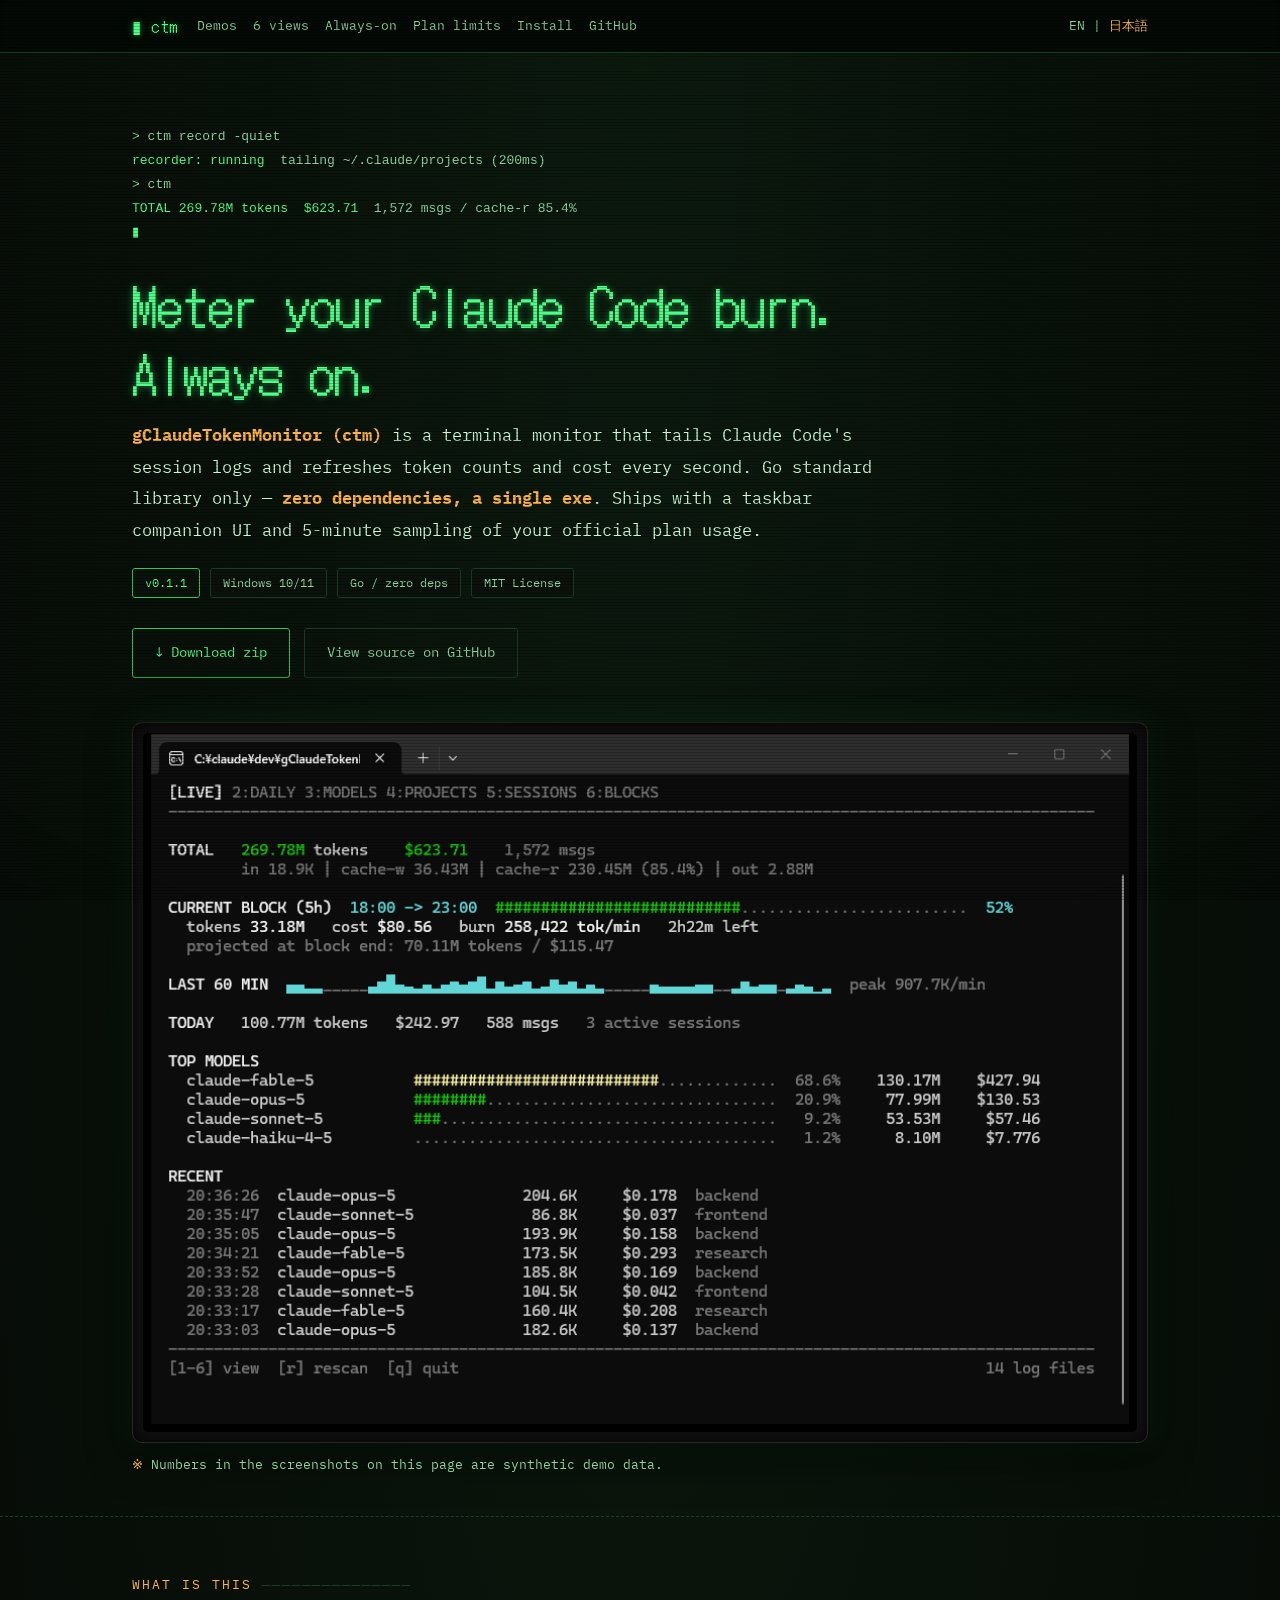
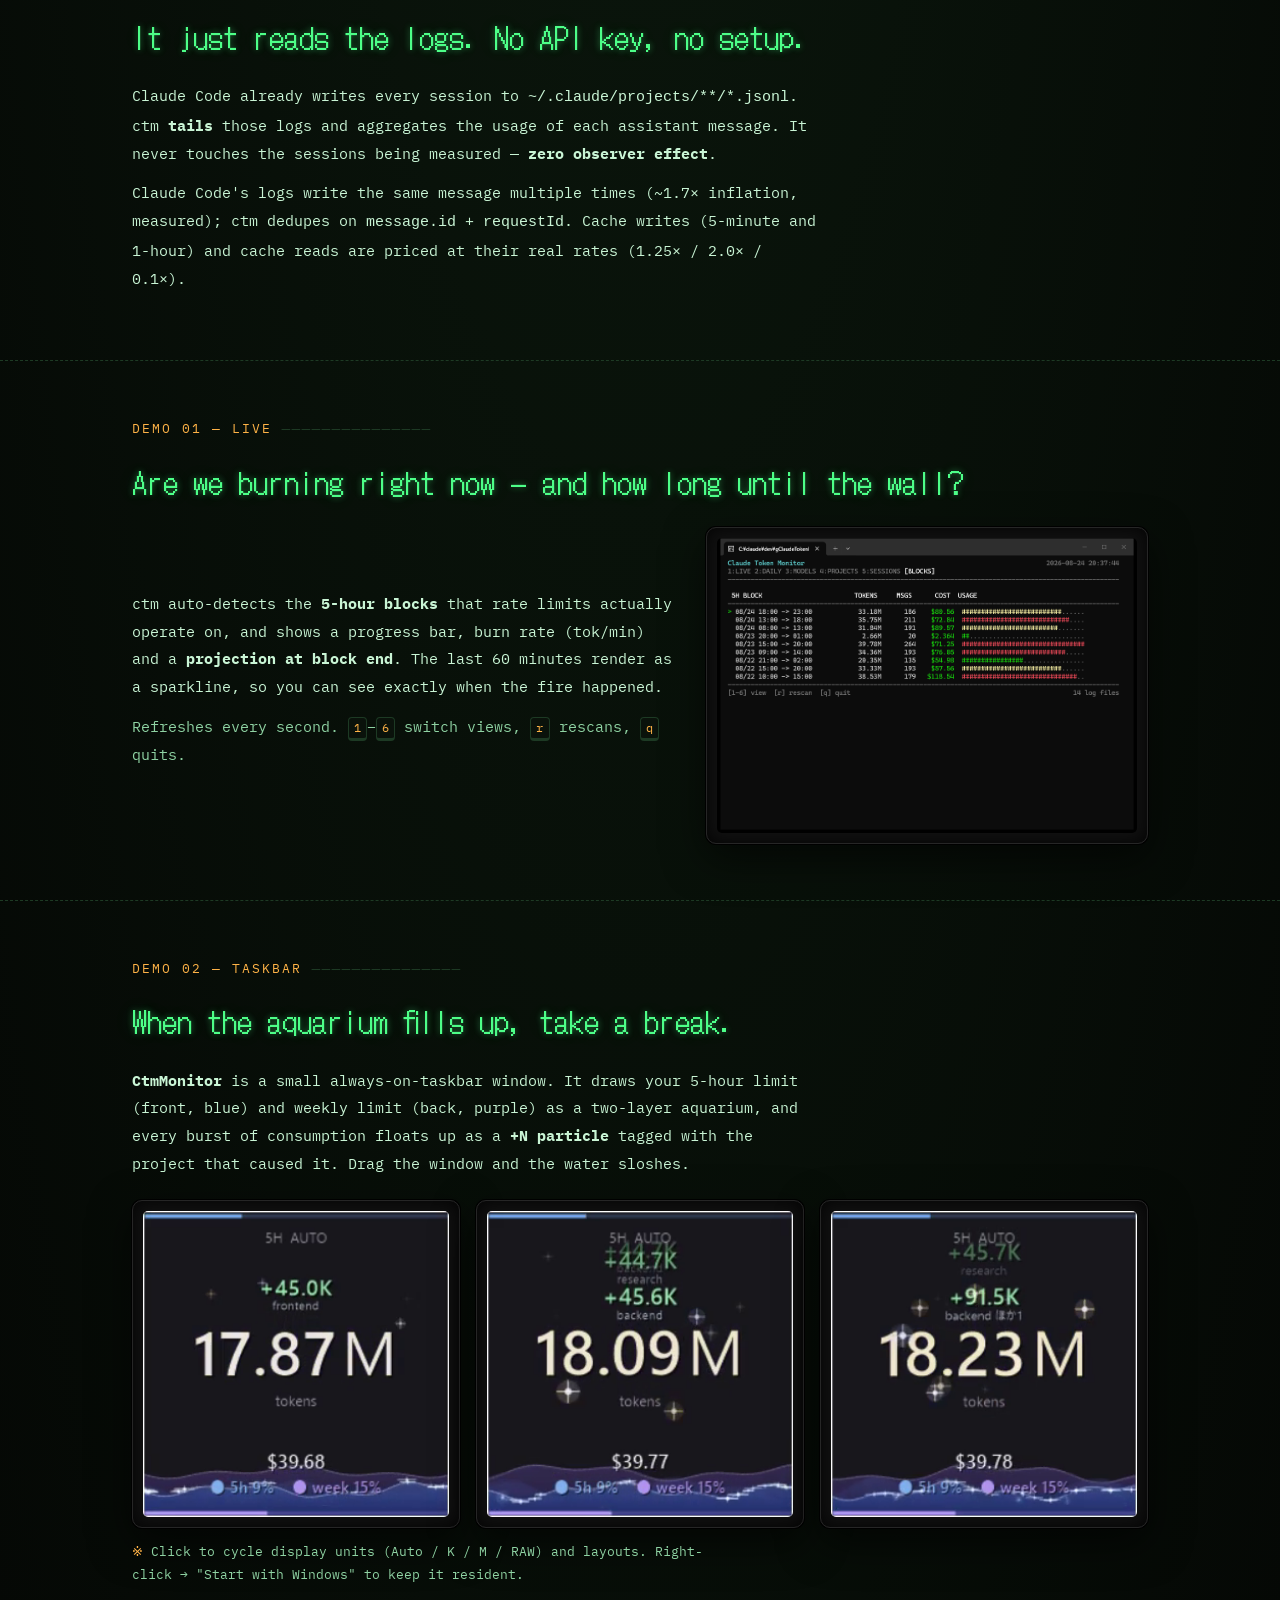
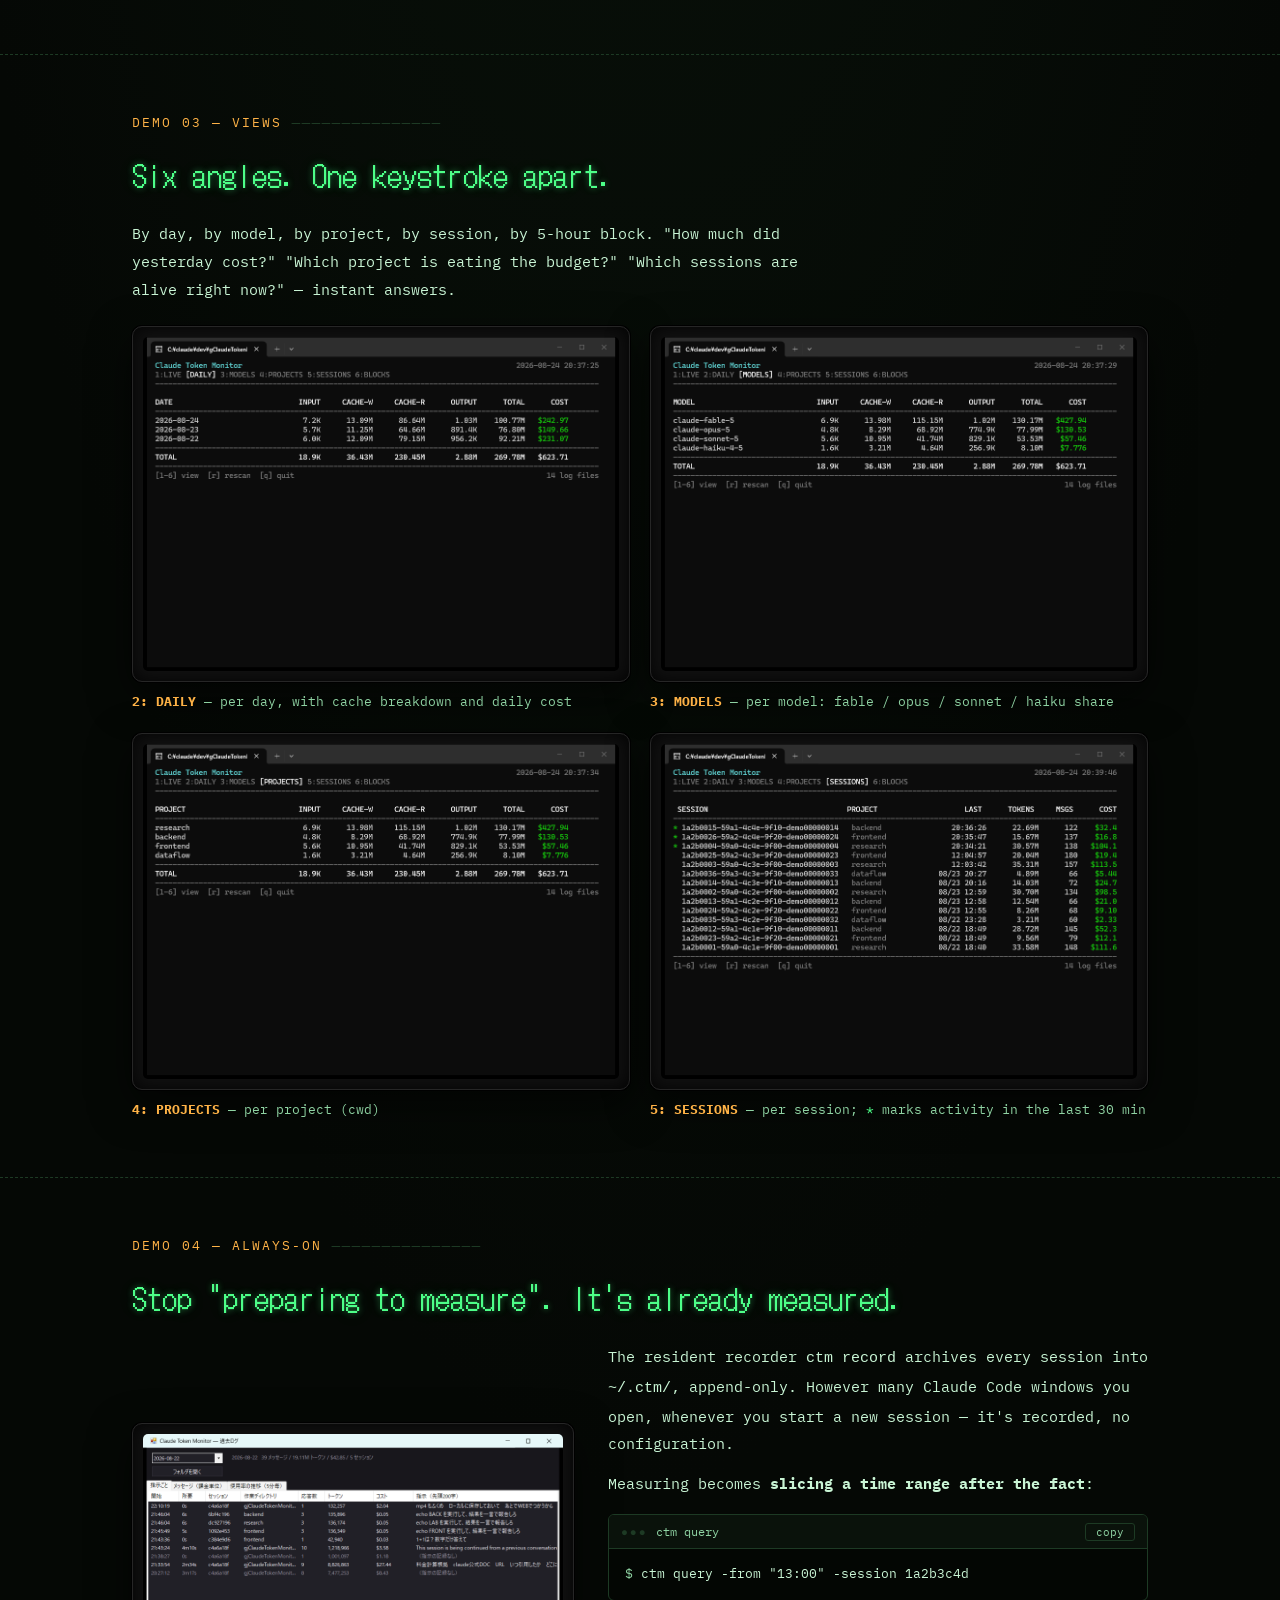
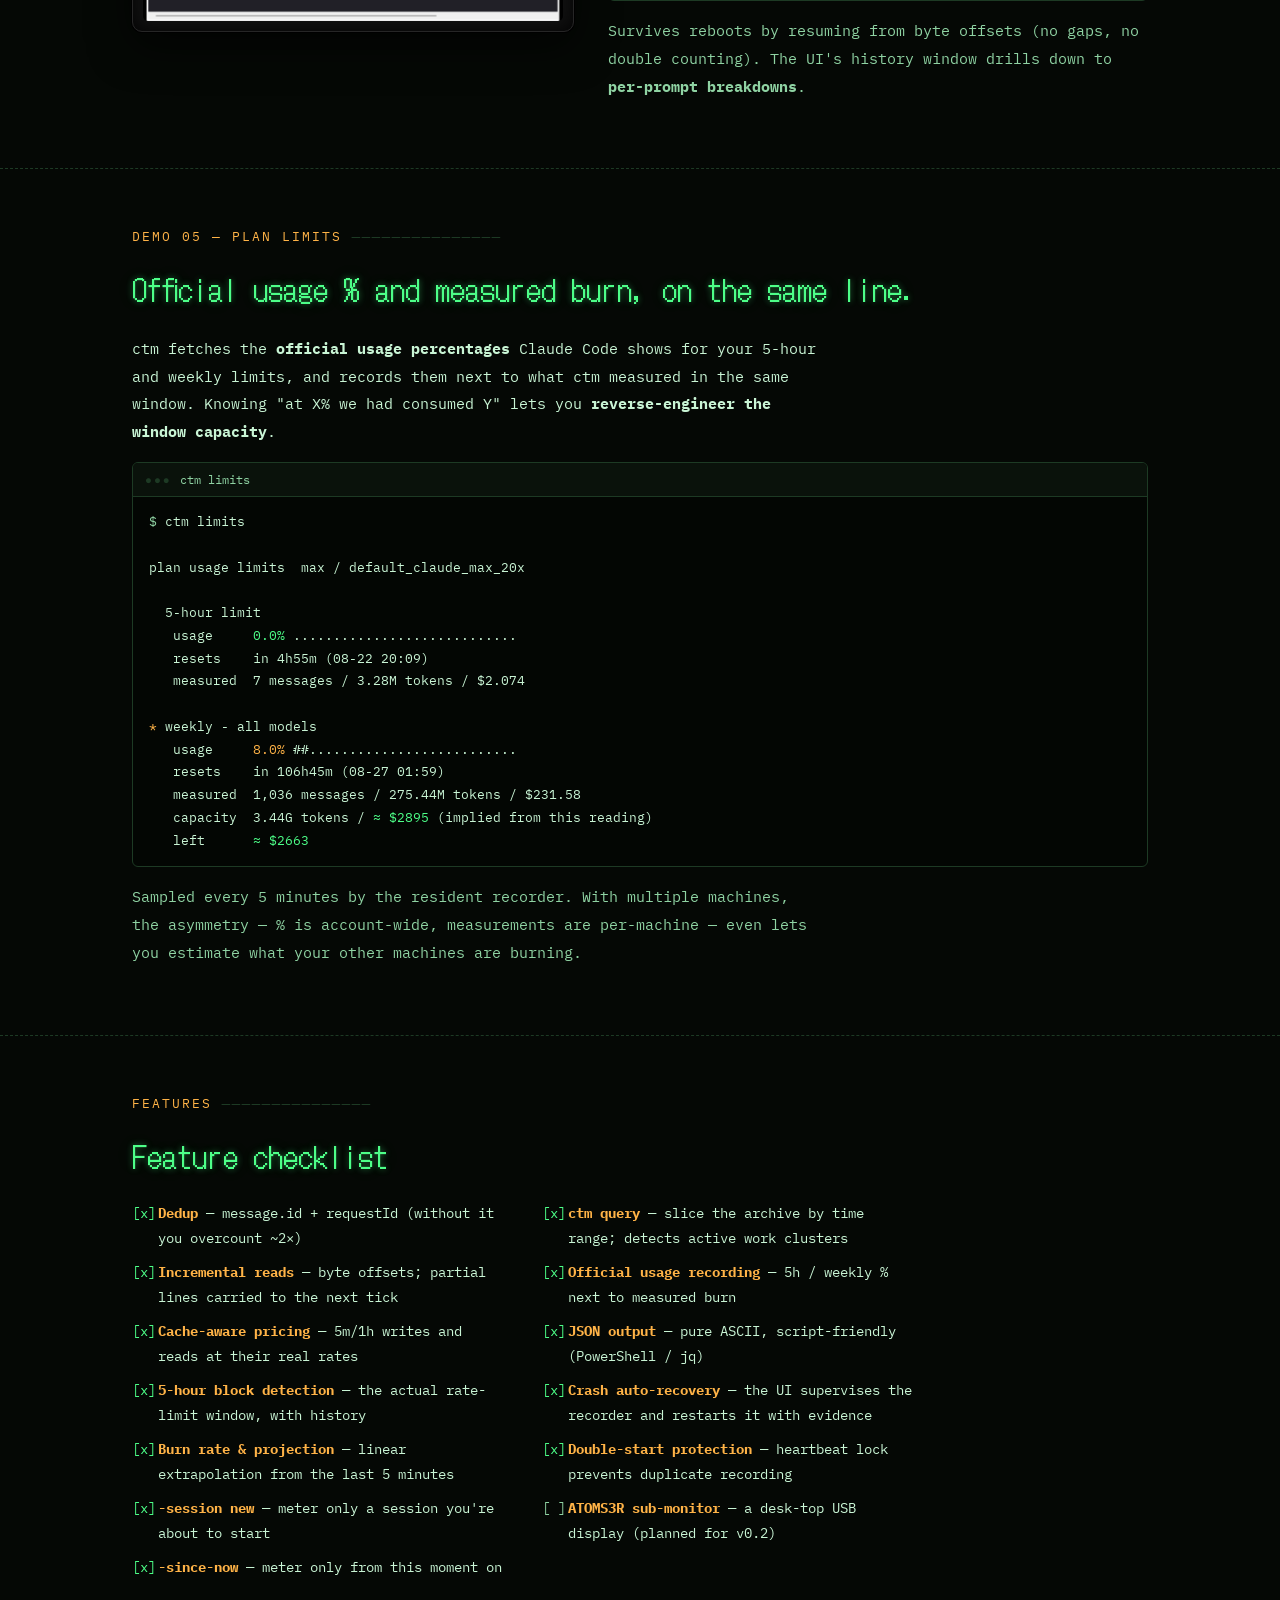
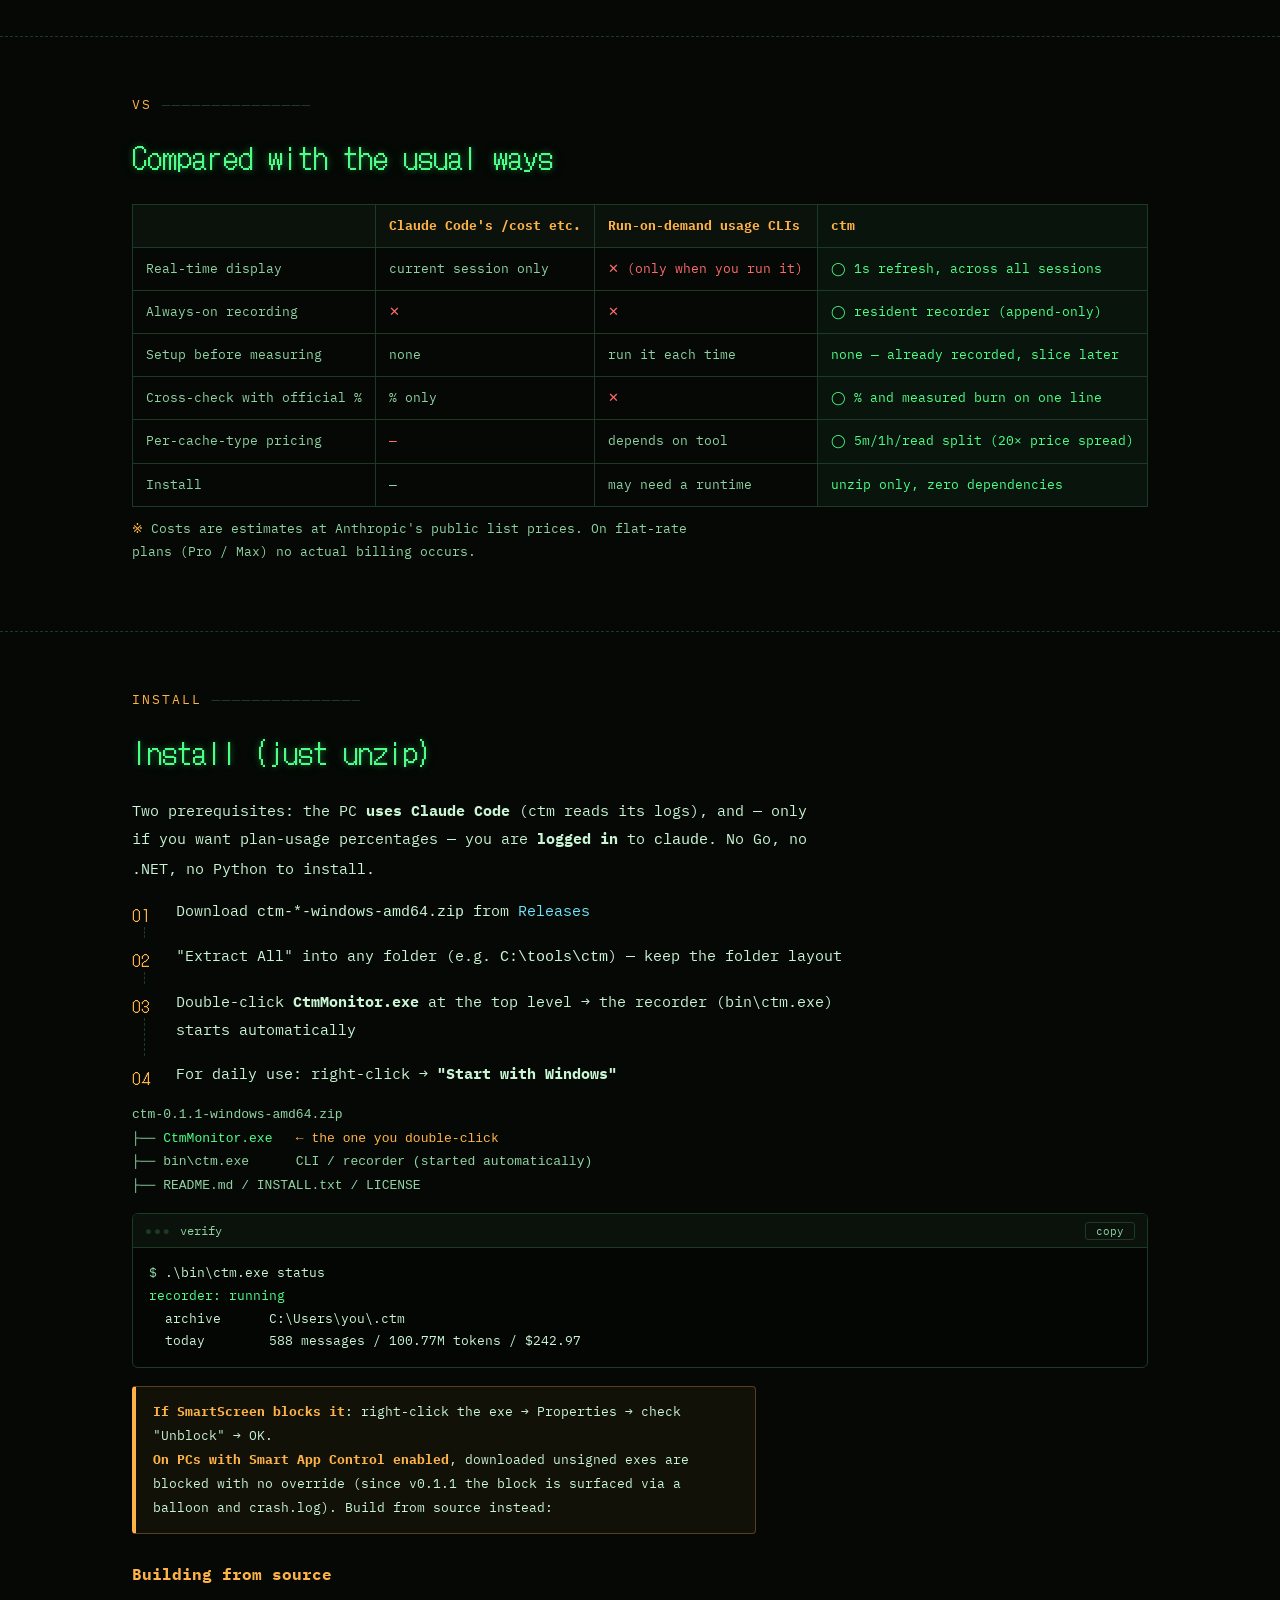
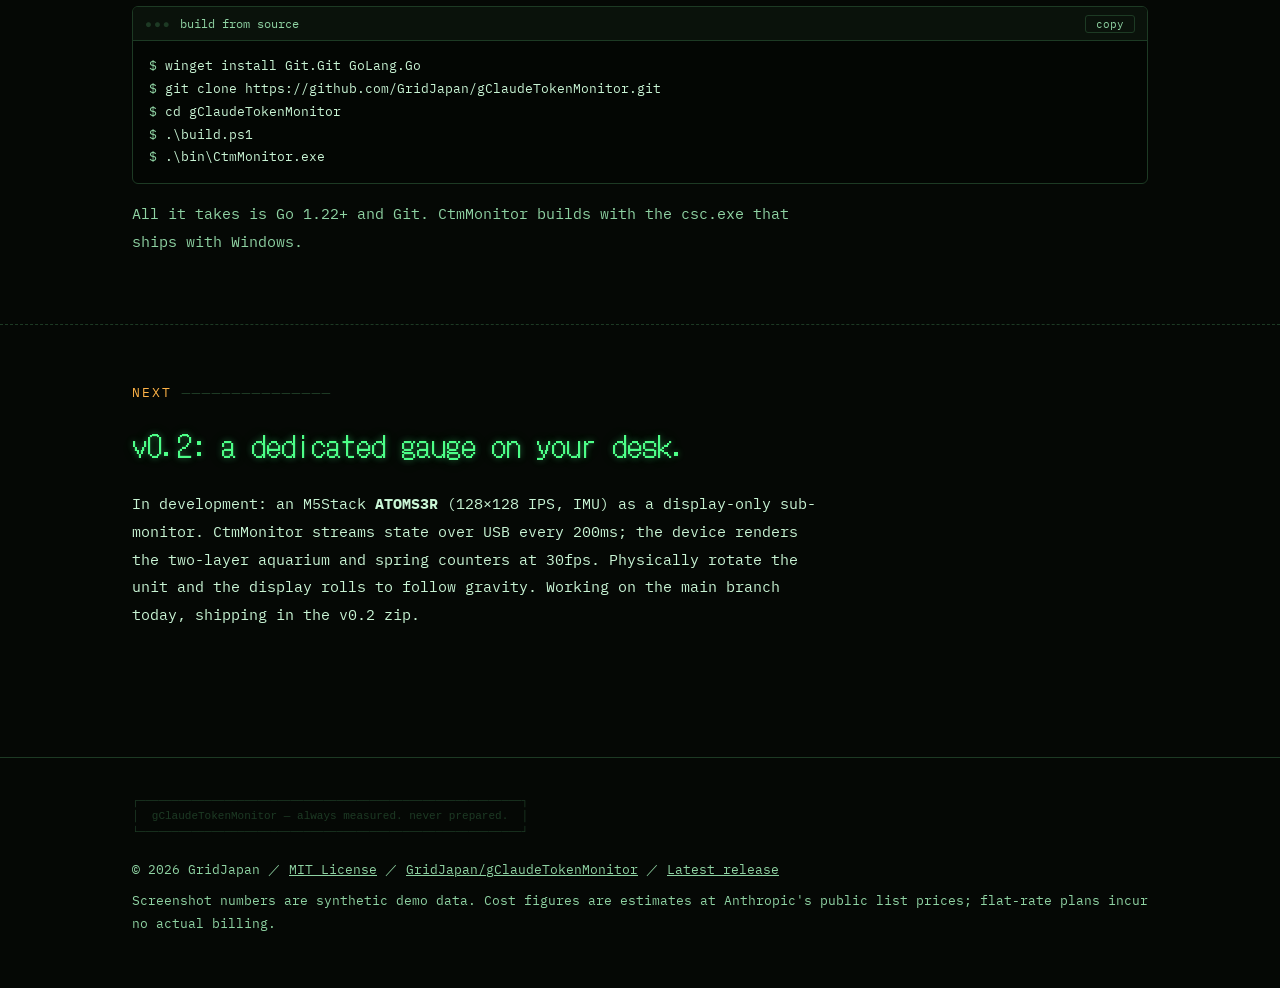
==== index.html @ e2b7ed53 "GitHub Pages: CRT ターミナルテイストのランディングページ (EN + /jp/) Co-Authored-By: Claude Fable 5 <noreply@anthropic." ====
<!DOCTYPE html>
<html lang="en">
<head>
<meta charset="utf-8">
<meta name="viewport" content="width=device-width, initial-scale=1">
<title>gClaudeTokenMonitor (ctm) — always-on token metering for Claude Code</title>
<meta name="description" content="A terminal monitor that meters Claude Code token usage and cost in real time. Written in Go, zero dependencies, single exe. Always-on recording, 5-hour blocks, official plan-usage cross-checks.">
<meta property="og:title" content="gClaudeTokenMonitor (ctm)">
<meta property="og:description" content="Always-on token metering for Claude Code. Zero-dependency, single-exe terminal monitor.">
<meta property="og:image" content="https://gridjapan.github.io/gClaudeTokenMonitor/assets/img/tui-live.png">
<meta property="og:type" content="website">
<link rel="icon" href="data:image/svg+xml,%3Csvg xmlns='http://www.w3.org/2000/svg' viewBox='0 0 16 16'%3E%3Crect width='16' height='16' fill='%23050805'/%3E%3Crect x='2' y='3' width='3' height='10' fill='%234dff88'/%3E%3Crect x='7' y='6' width='3' height='7' fill='%2329c862'/%3E%3Crect x='12' y='2' width='2' height='11' fill='%23ffb347'/%3E%3C/svg%3E">
<link rel="preconnect" href="https://fonts.googleapis.com">
<link rel="preconnect" href="https://fonts.gstatic.com" crossorigin>
<link href="https://fonts.googleapis.com/css2?family=DotGothic16&family=IBM+Plex+Mono:wght@400;700&display=swap" rel="stylesheet">
<link rel="stylesheet" href="assets/style.css">
</head>
<body>

<nav>
  <div class="wrap">
    <span class="logo">ctm</span>
    <span class="links">
      <a href="#demo">Demos</a>
      <a href="#views">6 views</a>
      <a href="#record">Always-on</a>
      <a href="#limits">Plan limits</a>
      <a href="#install">Install</a>
      <a href="https://github.com/GridJapan/gClaudeTokenMonitor">GitHub</a>
    </span>
    <span class="lang">EN | <a href="jp/">日本語</a></span>
  </div>
</nav>

<header class="hero">
  <div class="wrap">
    <pre class="boot" id="boot" data-lines='[
      [200, "&gt; ctm record -quiet"],
      [700, "<span class=\"ok\">recorder: running</span>  <span class=\"c\">tailing ~/.claude/projects (200ms)</span>"],
      [500, "&gt; ctm"],
      [600, "<span class=\"ok\">TOTAL 269.78M tokens  $623.71</span>  <span class=\"c\">1,572 msgs / cache-r 85.4%</span>"]
    ]'></pre>
    <h1>Meter your Claude Code burn.<br>Always on.</h1>
    <p class="sub">
      <b>gClaudeTokenMonitor (ctm)</b> is a terminal monitor that tails Claude Code&#39;s
      session logs and refreshes token counts and cost every second.
      Go standard library only — <b>zero dependencies, a single exe</b>.
      Ships with a taskbar companion UI and 5-minute sampling of your official plan usage.
    </p>
    <div class="badges">
      <span class="badge hot">v0.1.1</span>
      <span class="badge">Windows 10/11</span>
      <span class="badge">Go / zero deps</span>
      <span class="badge">MIT License</span>
    </div>
    <div class="cta">
      <a class="btn" href="https://github.com/GridJapan/gClaudeTokenMonitor/releases/latest">↓ Download zip</a>
      <a class="btn ghost" href="https://github.com/GridJapan/gClaudeTokenMonitor">View source on GitHub</a>
    </div>
    <div class="crt glow">
      <img src="assets/img/tui-live.png" alt="ctm LIVE view: totals, cost, the current 5-hour block with burn rate, a 60-minute sparkline, per-model breakdown and recent messages on one screen" width="985" height="692">
    </div>
    <p class="note" style="margin-top:10px">Numbers in the screenshots on this page are synthetic demo data.</p>
  </div>
</header>

<section>
  <div class="wrap">
    <p class="secno">WHAT IS THIS</p>
    <h2>It just reads the logs. No API key, no setup.</h2>
    <p>
      Claude Code already writes every session to <code>~/.claude/projects/**/*.jsonl</code>.
      ctm <b>tails</b> those logs and aggregates the usage of each assistant message.
      It never touches the sessions being measured — <b>zero observer effect</b>.
    </p>
    <p>
      Claude Code&#39;s logs write the same message multiple times (~1.7× inflation, measured);
      ctm dedupes on <code>message.id + requestId</code>. Cache writes (5-minute and 1-hour)
      and cache reads are priced at their real rates (1.25× / 2.0× / 0.1×).
    </p>
  </div>
</section>

<section id="demo">
  <div class="wrap">
    <p class="secno">DEMO 01 — LIVE</p>
    <h2>Are we burning right now — and how long until the wall?</h2>
    <div class="cols">
      <div>
        <p>
          ctm auto-detects the <b>5-hour blocks</b> that rate limits actually operate on,
          and shows a progress bar, burn rate (tok/min) and a <b>projection at block end</b>.
          The last 60 minutes render as a sparkline, so you can see exactly when the fire happened.
        </p>
        <p class="dim">
          Refreshes every second. <kbd>1</kbd>–<kbd>6</kbd> switch views, <kbd>r</kbd> rescans,
          <kbd>q</kbd> quits.
        </p>
      </div>
      <div class="crt"><img src="assets/img/tui-blocks.png" alt="BLOCKS view: history of 5-hour blocks with tokens, message counts, cost and usage bars" loading="lazy" width="985" height="692"></div>
    </div>
  </div>
</section>

<section>
  <div class="wrap">
    <p class="secno">DEMO 02 — TASKBAR</p>
    <h2>When the aquarium fills up, take a break.</h2>
    <p>
      <b>CtmMonitor</b> is a small always-on-taskbar window. It draws your 5-hour limit
      (front, blue) and weekly limit (back, purple) as a two-layer aquarium, and every burst
      of consumption floats up as a <b>+N particle</b> tagged with the project that caused it.
      Drag the window and the water sloshes.
    </p>
    <div class="aqua-row">
      <div class="crt"><img src="assets/img/aqua-front.png" alt="CtmMonitor aquarium UI with a +45.6K float showing the frontend project as its source" loading="lazy" width="300" height="300"></div>
      <div class="crt"><img src="assets/img/aqua-big.png" alt="Big layout: a large 18.09M token counter above the aquarium, with 5h 9% and week 15% readings" loading="lazy" width="300" height="300"></div>
      <div class="crt"><img src="assets/img/aqua-3xb.png" alt="Multiple +N floats from different projects stacking up at once" loading="lazy" width="300" height="300"></div>
    </div>
    <p class="note" style="margin-top:12px">Click to cycle display units (Auto / K / M / RAW) and layouts. Right-click → &quot;Start with Windows&quot; to keep it resident.</p>
  </div>
</section>

<section id="views">
  <div class="wrap">
    <p class="secno">DEMO 03 — VIEWS</p>
    <h2>Six angles. One keystroke apart.</h2>
    <p>
      By day, by model, by project, by session, by 5-hour block.
      &quot;How much did yesterday cost?&quot; &quot;Which project is eating the budget?&quot;
      &quot;Which sessions are alive right now?&quot; — instant answers.
    </p>
    <div class="gallery">
      <figure class="shot">
        <div class="crt"><img src="assets/img/tui-daily.png" alt="DAILY view: per-day input, cache-write, cache-read, output, total and cost" loading="lazy" width="985" height="692"></div>
        <figcaption><b>2: DAILY</b> — per day, with cache breakdown and daily cost</figcaption>
      </figure>
      <figure class="shot">
        <div class="crt"><img src="assets/img/tui-models.png" alt="MODELS view: consumption and cost per model" loading="lazy" width="985" height="692"></div>
        <figcaption><b>3: MODELS</b> — per model: fable / opus / sonnet / haiku share</figcaption>
      </figure>
      <figure class="shot">
        <div class="crt"><img src="assets/img/tui-projects.png" alt="PROJECTS view: consumption and cost per working directory" loading="lazy" width="985" height="692"></div>
        <figcaption><b>4: PROJECTS</b> — per project (cwd)</figcaption>
      </figure>
      <figure class="shot">
        <div class="crt"><img src="assets/img/tui-sessions.png" alt="SESSIONS view: one row per session, sessions active in the last 30 minutes are starred" loading="lazy" width="985" height="692"></div>
        <figcaption><b>5: SESSIONS</b> — per session; <span style="color:var(--green)">*</span> marks activity in the last 30 min</figcaption>
      </figure>
    </div>
  </div>
</section>

<section id="record">
  <div class="wrap">
    <p class="secno">DEMO 04 — ALWAYS-ON</p>
    <h2>Stop &quot;preparing to measure&quot;. It&#39;s already measured.</h2>
    <div class="cols rev">
      <div class="crt"><img src="assets/img/logviewer.png" alt="History viewer: per-day message detail with per-prompt breakdown" loading="lazy" width="985" height="692"></div>
      <div>
        <p>
          The resident recorder <code>ctm record</code> archives every session into
          <code>~/.ctm/</code>, append-only. However many Claude Code windows you open,
          whenever you start a new session — it&#39;s recorded, no configuration.
        </p>
        <p>Measuring becomes <b>slicing a time range after the fact</b>:</p>
        <div class="term">
          <div class="bar"><span class="dots">●●●</span> ctm query <button class="copybtn">copy</button></div>
          <pre><span class="c">$</span> ctm query -from "13:00" -session 1a2b3c4d</pre>
        </div>
        <p class="dim">
          Survives reboots by resuming from byte offsets (no gaps, no double counting).
          The UI&#39;s history window drills down to <b>per-prompt breakdowns</b>.
        </p>
      </div>
    </div>
  </div>
</section>

<section id="limits">
  <div class="wrap">
    <p class="secno">DEMO 05 — PLAN LIMITS</p>
    <h2>Official usage % and measured burn, on the same line.</h2>
    <p>
      ctm fetches the <b>official usage percentages</b> Claude Code shows for your
      5-hour and weekly limits, and records them next to what ctm measured in the same window.
      Knowing &quot;at X% we had consumed Y&quot; lets you <b>reverse-engineer the window capacity</b>.
    </p>
    <div class="term">
      <div class="bar"><span class="dots">●●●</span> ctm limits</div>
      <pre><span class="c">$</span> ctm limits

plan usage limits  max / default_claude_max_20x

  5-hour limit
   usage     <span class="g">0.0%</span> ............................
   resets    in 4h55m (08-22 20:09)
   measured  7 messages / 3.28M tokens / $2.074

<span class="a">*</span> weekly - all models
   usage     <span class="a">8.0%</span> ##..........................
   resets    in 106h45m (08-27 01:59)
   measured  1,036 messages / 275.44M tokens / $231.58
   capacity  3.44G tokens / <span class="g">≈ $2895</span> (implied from this reading)
   left      <span class="g">≈ $2663</span></pre>
    </div>
    <p class="dim">
      Sampled every 5 minutes by the resident recorder. With multiple machines, the asymmetry
      — % is account-wide, measurements are per-machine — even lets you estimate what your
      other machines are burning.
    </p>
  </div>
</section>

<section>
  <div class="wrap">
    <p class="secno">FEATURES</p>
    <h2>Feature checklist</h2>
    <ul class="checks">
      <li><b>Dedup</b> — message.id + requestId (without it you overcount ~2×)</li>
      <li><b>Incremental reads</b> — byte offsets; partial lines carried to the next tick</li>
      <li><b>Cache-aware pricing</b> — 5m/1h writes and reads at their real rates</li>
      <li><b>5-hour block detection</b> — the actual rate-limit window, with history</li>
      <li><b>Burn rate &amp; projection</b> — linear extrapolation from the last 5 minutes</li>
      <li><b>-session new</b> — meter only a session you&#39;re about to start</li>
      <li><b>-since-now</b> — meter only from this moment on</li>
      <li><b>ctm query</b> — slice the archive by time range; detects active work clusters</li>
      <li><b>Official usage recording</b> — 5h / weekly % next to measured burn</li>
      <li><b>JSON output</b> — pure ASCII, script-friendly (PowerShell / jq)</li>
      <li><b>Crash auto-recovery</b> — the UI supervises the recorder and restarts it with evidence</li>
      <li><b>Double-start protection</b> — heartbeat lock prevents duplicate recording</li>
      <li class="todo"><b>ATOMS3R sub-monitor</b> — a desk-top USB display (planned for v0.2)</li>
    </ul>
  </div>
</section>

<section>
  <div class="wrap">
    <p class="secno">VS</p>
    <h2>Compared with the usual ways</h2>
    <div class="tablewrap">
      <table class="cmp">
        <thead>
          <tr><th></th><th>Claude Code&#39;s /cost etc.</th><th>Run-on-demand usage CLIs</th><th class="hl">ctm</th></tr>
        </thead>
        <tbody>
          <tr><td>Real-time display</td><td class="m">current session only</td><td class="n">✕ (only when you run it)</td><td class="y hl">◯ 1s refresh, across all sessions</td></tr>
          <tr><td>Always-on recording</td><td class="n">✕</td><td class="n">✕</td><td class="y hl">◯ resident recorder (append-only)</td></tr>
          <tr><td>Setup before measuring</td><td class="m">none</td><td class="m">run it each time</td><td class="y hl">none — already recorded, slice later</td></tr>
          <tr><td>Cross-check with official %</td><td class="m">% only</td><td class="n">✕</td><td class="y hl">◯ % and measured burn on one line</td></tr>
          <tr><td>Per-cache-type pricing</td><td class="n">—</td><td class="m">depends on tool</td><td class="y hl">◯ 5m/1h/read split (20× price spread)</td></tr>
          <tr><td>Install</td><td class="m">—</td><td class="m">may need a runtime</td><td class="y hl">unzip only, zero dependencies</td></tr>
        </tbody>
      </table>
    </div>
    <p class="note" style="margin-top:10px">Costs are estimates at Anthropic&#39;s public list prices. On flat-rate plans (Pro / Max) no actual billing occurs.</p>
  </div>
</section>

<section id="install">
  <div class="wrap">
    <p class="secno">INSTALL</p>
    <h2>Install (just unzip)</h2>
    <p>
      Two prerequisites: the PC <b>uses Claude Code</b> (ctm reads its logs), and — only if you
      want plan-usage percentages — you are <b>logged in</b> to <code>claude</code>.
      No Go, no .NET, no Python to install.
    </p>
    <ol class="steps">
      <li>Download <code>ctm-*-windows-amd64.zip</code> from <a href="https://github.com/GridJapan/gClaudeTokenMonitor/releases/latest">Releases</a></li>
      <li>&quot;Extract All&quot; into any folder (e.g. <code>C:\tools\ctm</code>) — keep the folder layout</li>
      <li>Double-click <b>CtmMonitor.exe</b> at the top level → the recorder (bin\ctm.exe) starts automatically</li>
      <li>For daily use: right-click → <b>&quot;Start with Windows&quot;</b></li>
    </ol>
    <pre class="tree">ctm-0.1.1-windows-amd64.zip
├── <span class="g">CtmMonitor.exe</span>   <span class="a">← the one you double-click</span>
├── bin\ctm.exe      CLI / recorder (started automatically)
├── README.md / INSTALL.txt / LICENSE</pre>
    <div class="term">
      <div class="bar"><span class="dots">●●●</span> verify <button class="copybtn">copy</button></div>
      <pre><span class="c">$</span> .\bin\ctm.exe status
<span class="g">recorder: running</span>
  archive      C:\Users\you\.ctm
  today        588 messages / 100.77M tokens / $242.97</pre>
    </div>
    <div class="warnbox">
      <b>If SmartScreen blocks it</b>: right-click the exe → Properties → check &quot;Unblock&quot; → OK.<br>
      <b>On PCs with Smart App Control enabled</b>, downloaded unsigned exes are blocked with no override
      (since v0.1.1 the block is surfaced via a balloon and crash.log). Build from source instead:
    </div>
    <h3>Building from source</h3>
    <div class="term">
      <div class="bar"><span class="dots">●●●</span> build from source <button class="copybtn">copy</button></div>
      <pre><span class="c">$</span> winget install Git.Git GoLang.Go
<span class="c">$</span> git clone https://github.com/GridJapan/gClaudeTokenMonitor.git
<span class="c">$</span> cd gClaudeTokenMonitor
<span class="c">$</span> .\build.ps1
<span class="c">$</span> .\bin\CtmMonitor.exe</pre>
    </div>
    <p class="dim">All it takes is Go 1.22+ and Git. CtmMonitor builds with the csc.exe that ships with Windows.</p>
  </div>
</section>

<section>
  <div class="wrap">
    <p class="secno">NEXT</p>
    <h2>v0.2: a dedicated gauge on your desk.</h2>
    <p>
      In development: an M5Stack <b>ATOMS3R</b> (128×128 IPS, IMU) as a display-only sub-monitor.
      CtmMonitor streams state over USB every 200ms; the device renders the two-layer aquarium
      and spring counters at 30fps. Physically rotate the unit and the display rolls to follow
      gravity. Working on the main branch today, shipping in the v0.2 zip.
    </p>
  </div>
</section>

<footer>
  <div class="wrap">
    <pre class="art">┌──────────────────────────────────────────────────────────┐
│  gClaudeTokenMonitor — always measured. never prepared.  │
└──────────────────────────────────────────────────────────┘</pre>
    <p>
      © 2026 GridJapan ／ <a href="https://github.com/GridJapan/gClaudeTokenMonitor/blob/main/LICENSE">MIT License</a>
      ／ <a href="https://github.com/GridJapan/gClaudeTokenMonitor">GridJapan/gClaudeTokenMonitor</a>
      ／ <a href="https://github.com/GridJapan/gClaudeTokenMonitor/releases/latest">Latest release</a>
    </p>
    <p class="dim" style="margin-top:8px">
      Screenshot numbers are synthetic demo data. Cost figures are estimates at Anthropic&#39;s public
      list prices; flat-rate plans incur no actual billing.
    </p>
  </div>
</footer>

<script src="assets/site.js"></script>
</body>
</html>
---- assets/style.css ----
/* gClaudeTokenMonitor — GitHub Pages
   テイスト: CRT ターミナル (蛍光グリーン / スキャンライン / ベゼル)。 */

:root {
  --bg: #050805;
  --bg2: #0a120b;
  --panel: #0b150d;
  --line: #1d3a24;
  --dim: #8fd3a3;
  --fg: #c9f5d5;
  --green: #4dff88;
  --green-deep: #29c862;
  --amber: #ffb347;
  --red: #ff6b6b;
  --cyan: #6ee7ff;
  --glow: 0 0 6px rgba(77, 255, 136, .45), 0 0 24px rgba(77, 255, 136, .12);
  --mono: "IBM Plex Mono", "Cascadia Mono", Consolas, "BIZ UDGothic", "MS Gothic", monospace;
  --pixel: "DotGothic16", "IBM Plex Mono", monospace;
}

* { margin: 0; padding: 0; box-sizing: border-box; }

html { scroll-behavior: smooth; }
@media (prefers-reduced-motion: reduce) {
  html { scroll-behavior: auto; }
  *, *::before, *::after { animation: none !important; transition: none !important; }
}

body {
  background:
    radial-gradient(120% 90% at 50% 0%, #0c1a0e 0%, var(--bg) 58%),
    var(--bg);
  color: var(--fg);
  font-family: var(--mono);
  font-size: 15px;
  line-height: 1.85;
  overflow-x: hidden;
}

/* ---- CRT オーバーレイ ---- */
body::before {
  content: "";
  position: fixed; inset: 0; z-index: 9999; pointer-events: none;
  background: repeating-linear-gradient(0deg,
    rgba(0, 0, 0, .21) 0px, rgba(0, 0, 0, .21) 1px,
    transparent 1px, transparent 3px);
}
body::after {
  content: "";
  position: fixed; inset: 0; z-index: 9998; pointer-events: none;
  background: radial-gradient(115% 100% at 50% 45%, transparent 62%, rgba(0, 0, 0, .5) 100%);
}

a { color: var(--cyan); text-decoration: none; }
a:hover { color: #b1f1ff; text-decoration: underline; }
::selection { background: var(--green); color: #04140a; }

.wrap { max-width: 1060px; margin: 0 auto; padding: 0 22px; }

/* ---- ナビ ---- */
nav {
  position: sticky; top: 0; z-index: 100;
  background: rgba(4, 9, 5, .92);
  border-bottom: 1px solid var(--line);
  backdrop-filter: blur(3px);
}
nav .wrap { display: flex; align-items: center; gap: 18px; height: 52px; }
nav .logo {
  color: var(--green); font-family: var(--pixel); font-size: 17px;
  text-shadow: var(--glow); letter-spacing: .5px; white-space: nowrap;
}
nav .logo::before { content: "▮ "; animation: blink 1.1s steps(1) infinite; }
nav .links { display: flex; gap: 16px; flex-wrap: wrap; font-size: 12.5px; }
nav .links a { color: var(--dim); }
nav .links a:hover { color: var(--green); text-decoration: none; }
nav .lang { margin-left: auto; font-size: 12.5px; color: var(--dim); white-space: nowrap; }
nav .lang a { color: var(--amber); }
@media (max-width: 720px) { nav .links { display: none; } }

/* ---- ヒーロー ---- */
header.hero { padding: 72px 0 40px; position: relative; }
.boot {
  color: var(--dim); font-size: 13px; margin-bottom: 26px; min-height: 5.5em;
  white-space: pre-wrap;
}
.boot .ok { color: var(--green); }
.boot .cursor { animation: blink .9s steps(1) infinite; color: var(--green); }
@keyframes blink { 50% { opacity: 0; } }

h1 {
  font-family: var(--pixel);
  font-size: clamp(30px, 5.4vw, 52px);
  color: var(--green);
  text-shadow: var(--glow);
  line-height: 1.3;
  margin-bottom: 14px;
  font-weight: 400;
}
.hero .sub { color: var(--fg); font-size: clamp(15px, 2vw, 17px); max-width: 44em; }
.hero .sub b { color: var(--amber); font-weight: 700; }

.badges { display: flex; gap: 10px; margin: 22px 0 30px; flex-wrap: wrap; font-size: 12px; }
.badge {
  border: 1px solid var(--line); color: var(--dim);
  padding: 3px 12px; border-radius: 3px; background: var(--bg2);
}
.badge.hot { color: var(--green); border-color: var(--green-deep); }

.cta { display: flex; gap: 14px; flex-wrap: wrap; margin-bottom: 44px; }
.btn {
  display: inline-block; padding: 11px 22px; font-family: var(--mono);
  font-size: 14px; border-radius: 3px; border: 1px solid var(--green-deep);
  color: var(--green); background: transparent; transition: all .15s;
}
.btn:hover { background: var(--green); color: #04140a; text-decoration: none; box-shadow: var(--glow); }
.btn.ghost { border-color: var(--line); color: var(--dim); }
.btn.ghost:hover { background: var(--bg2); color: var(--fg); box-shadow: none; }

/* ---- CRT ベゼル (スクショ枠) ---- */
.crt {
  background: #111; border-radius: 10px; padding: 10px;
  border: 1px solid #262626;
  box-shadow:
    inset 0 0 18px rgba(0, 0, 0, .85),
    0 14px 42px rgba(0, 0, 0, .6),
    0 0 0 1px #000;
}
.crt img { display: block; width: 100%; height: auto; border-radius: 5px; }
.crt.glow { box-shadow: inset 0 0 18px rgba(0,0,0,.85), 0 14px 42px rgba(0,0,0,.6), 0 0 34px rgba(77,255,136,.09); }

/* ---- セクション ---- */
section { padding: 56px 0; border-top: 1px dashed var(--line); }
.secno { color: var(--amber); font-size: 13px; letter-spacing: 2px; }
.secno::after { content: " ───────────────"; color: var(--line); }
h2 {
  font-family: var(--pixel); font-weight: 400;
  font-size: clamp(22px, 3.4vw, 30px);
  color: var(--green); text-shadow: var(--glow);
  margin: 8px 0 18px;
}
h3 { color: var(--amber); font-size: 16px; margin: 26px 0 8px; font-weight: 700; }
section p { max-width: 46em; margin-bottom: 12px; color: var(--fg); }
section p.dim, .dim { color: var(--dim); }
.note { font-size: 12.5px; color: var(--dim); }
.note::before { content: "※ "; color: var(--amber); }

.cols { display: grid; grid-template-columns: 1.1fr .9fr; gap: 34px; align-items: center; }
.cols.rev { grid-template-columns: .9fr 1.1fr; }
@media (max-width: 860px) { .cols, .cols.rev { grid-template-columns: 1fr; } }

/* ---- ターミナル風ブロック ---- */
.term {
  background: #030603; border: 1px solid var(--line); border-radius: 6px;
  overflow: hidden; margin: 16px 0;
}
.term .bar {
  display: flex; align-items: center; gap: 8px;
  background: var(--bg2); border-bottom: 1px solid var(--line);
  padding: 6px 12px; font-size: 11.5px; color: var(--dim);
}
.term .bar .dots { color: var(--line); letter-spacing: 2px; }
.term pre {
  padding: 14px 16px; overflow-x: auto; font-size: 13px; line-height: 1.75;
  color: var(--fg); font-family: var(--mono);
}
.term pre .g { color: var(--green); }
.term pre .a { color: var(--amber); }
.term pre .r { color: var(--red); }
.term pre .c { color: var(--dim); }
.term pre .p { color: var(--cyan); }

.copybtn {
  margin-left: auto; background: none; border: 1px solid var(--line);
  color: var(--dim); font-family: var(--mono); font-size: 11px;
  padding: 1px 10px; border-radius: 3px; cursor: pointer;
}
.copybtn:hover { color: var(--green); border-color: var(--green-deep); }

kbd {
  display: inline-block; min-width: 1.6em; text-align: center;
  border: 1px solid var(--line); border-bottom-width: 3px; border-radius: 4px;
  background: var(--bg2); color: var(--amber);
  font-family: var(--mono); font-size: 12px; padding: 0 5px; line-height: 1.7;
}

/* ---- ギャラリー ---- */
.gallery { display: grid; grid-template-columns: repeat(2, 1fr); gap: 20px; margin-top: 22px; }
@media (max-width: 720px) { .gallery { grid-template-columns: 1fr; } }
.shot figcaption { font-size: 12.5px; color: var(--dim); margin-top: 8px; }
.shot figcaption b { color: var(--amber); }

.aqua-row { display: grid; grid-template-columns: repeat(3, 1fr); gap: 16px; margin-top: 22px; }
@media (max-width: 720px) { .aqua-row { grid-template-columns: 1fr; } }

/* ---- チェックリスト ---- */
ul.checks { list-style: none; max-width: 52em; columns: 2; column-gap: 40px; margin-top: 10px; }
@media (max-width: 820px) { ul.checks { columns: 1; } }
ul.checks li {
  break-inside: avoid; margin-bottom: 9px; padding-left: 26px; position: relative;
  color: var(--fg); font-size: 13.5px;
}
ul.checks li::before { content: "[x]"; position: absolute; left: 0; color: var(--green); }
ul.checks li.todo::before { content: "[ ]"; color: var(--dim); }
ul.checks li b { color: var(--amber); }

/* ---- 比較表 ---- */
.tablewrap { overflow-x: auto; margin-top: 20px; }
table.cmp { border-collapse: collapse; width: 100%; min-width: 620px; font-size: 13px; }
table.cmp th, table.cmp td { border: 1px solid var(--line); padding: 9px 13px; text-align: left; }
table.cmp thead th { background: var(--bg2); color: var(--amber); font-weight: 700; }
table.cmp td:first-child { color: var(--dim); }
table.cmp .y { color: var(--green); }
table.cmp .n { color: var(--red); }
table.cmp .m { color: var(--dim); }
table.cmp .hl { background: rgba(77, 255, 136, .05); }

/* ---- 手順 ---- */
ol.steps { margin: 14px 0 0 0; padding-left: 0; list-style: none; counter-reset: step; max-width: 48em; }
ol.steps li {
  counter-increment: step; position: relative;
  padding: 0 0 16px 44px;
}
ol.steps li::before {
  content: counter(step, decimal-leading-zero);
  position: absolute; left: 0; top: 2px;
  color: var(--amber); font-family: var(--pixel); font-size: 17px;
}
ol.steps li::after {
  content: ""; position: absolute; left: 12px; top: 30px; bottom: 4px;
  border-left: 1px dashed var(--line);
}
ol.steps li:last-child::after { display: none; }

.warnbox {
  border: 1px solid #5a3d1a; border-left: 4px solid var(--amber);
  background: rgba(255, 179, 71, .05); border-radius: 4px;
  padding: 13px 17px; margin: 18px 0; max-width: 48em; font-size: 13px;
}
.warnbox b { color: var(--amber); }

/* ---- 構成ツリー ---- */
pre.tree { color: var(--dim); font-size: 13px; line-height: 1.8; }
pre.tree .g { color: var(--green); }
pre.tree .a { color: var(--amber); }

/* ---- フッター ---- */
footer {
  border-top: 1px solid var(--line); margin-top: 60px;
  padding: 36px 0 60px; font-size: 12.5px; color: var(--dim);
}
footer .art { color: var(--line); font-size: 11px; line-height: 1.4; margin-bottom: 18px; overflow-x: auto; }
footer a { color: var(--dim); text-decoration: underline; }
footer a:hover { color: var(--green); }
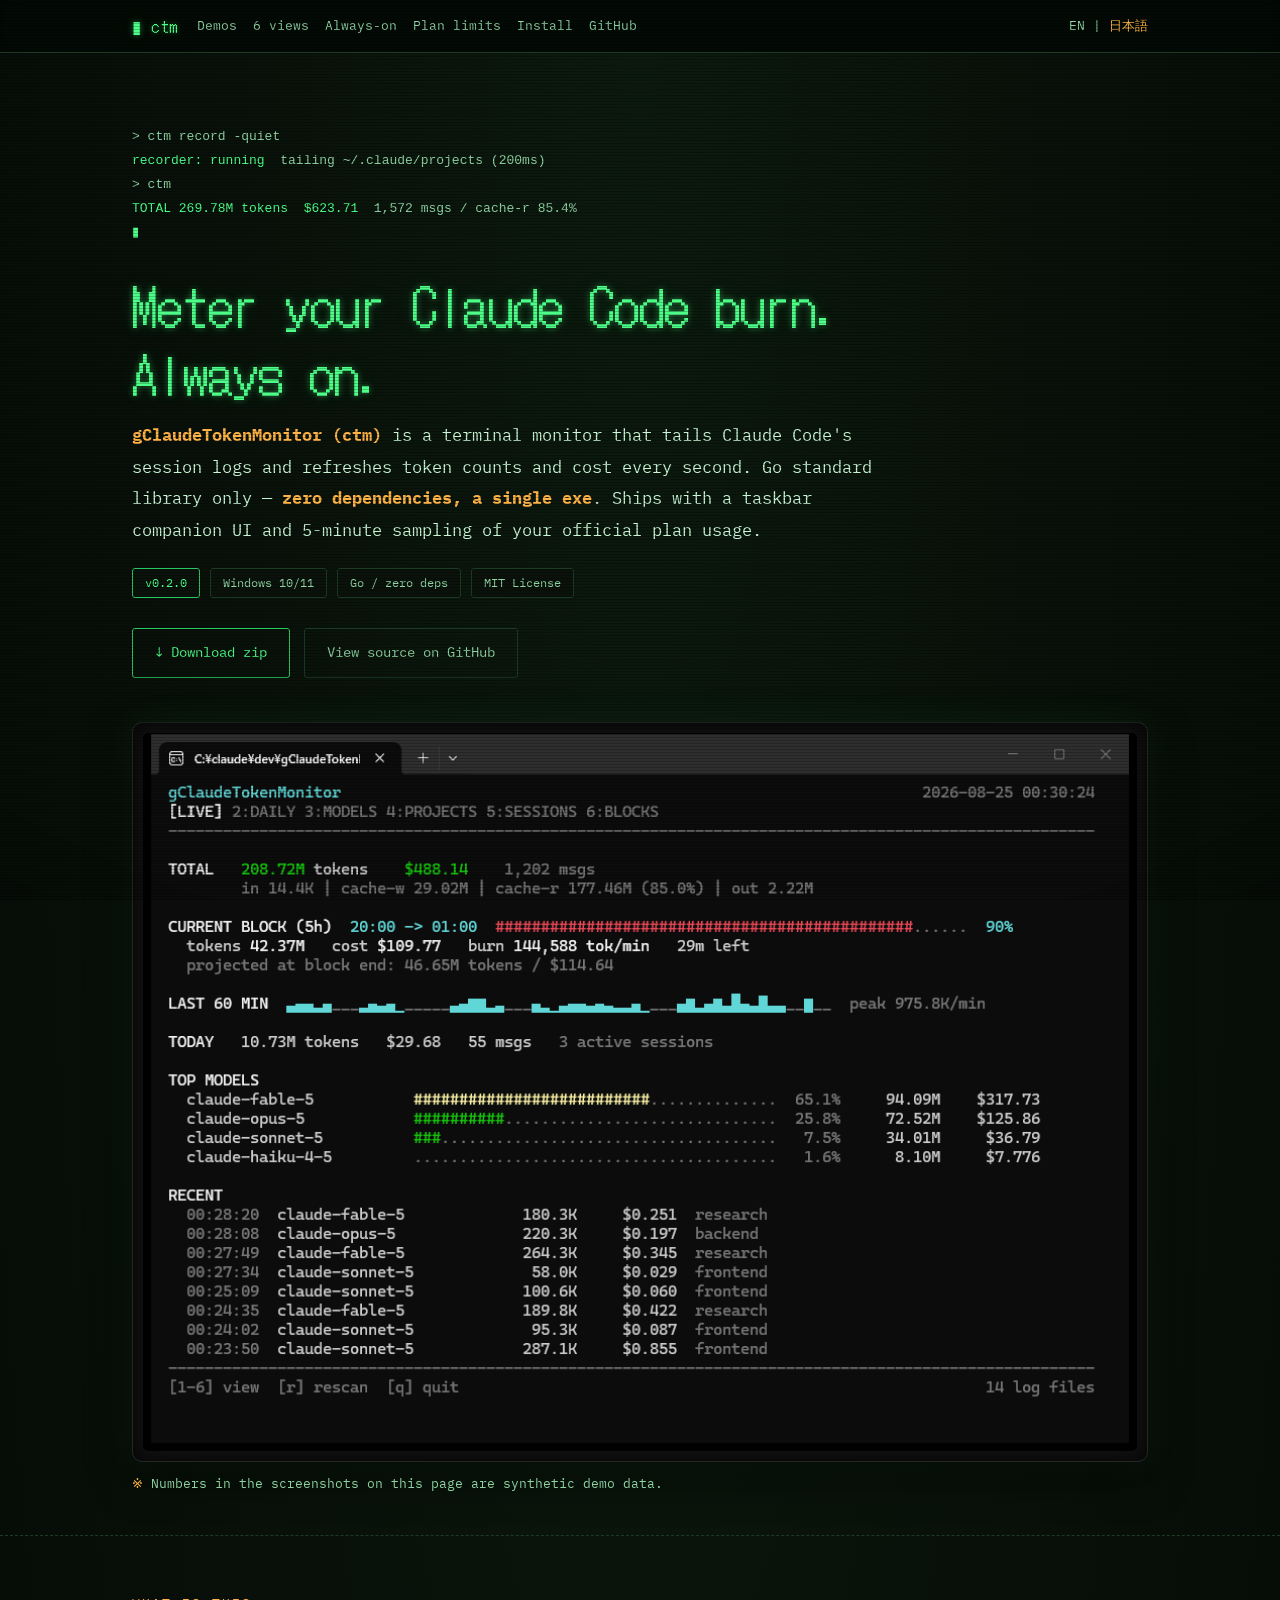
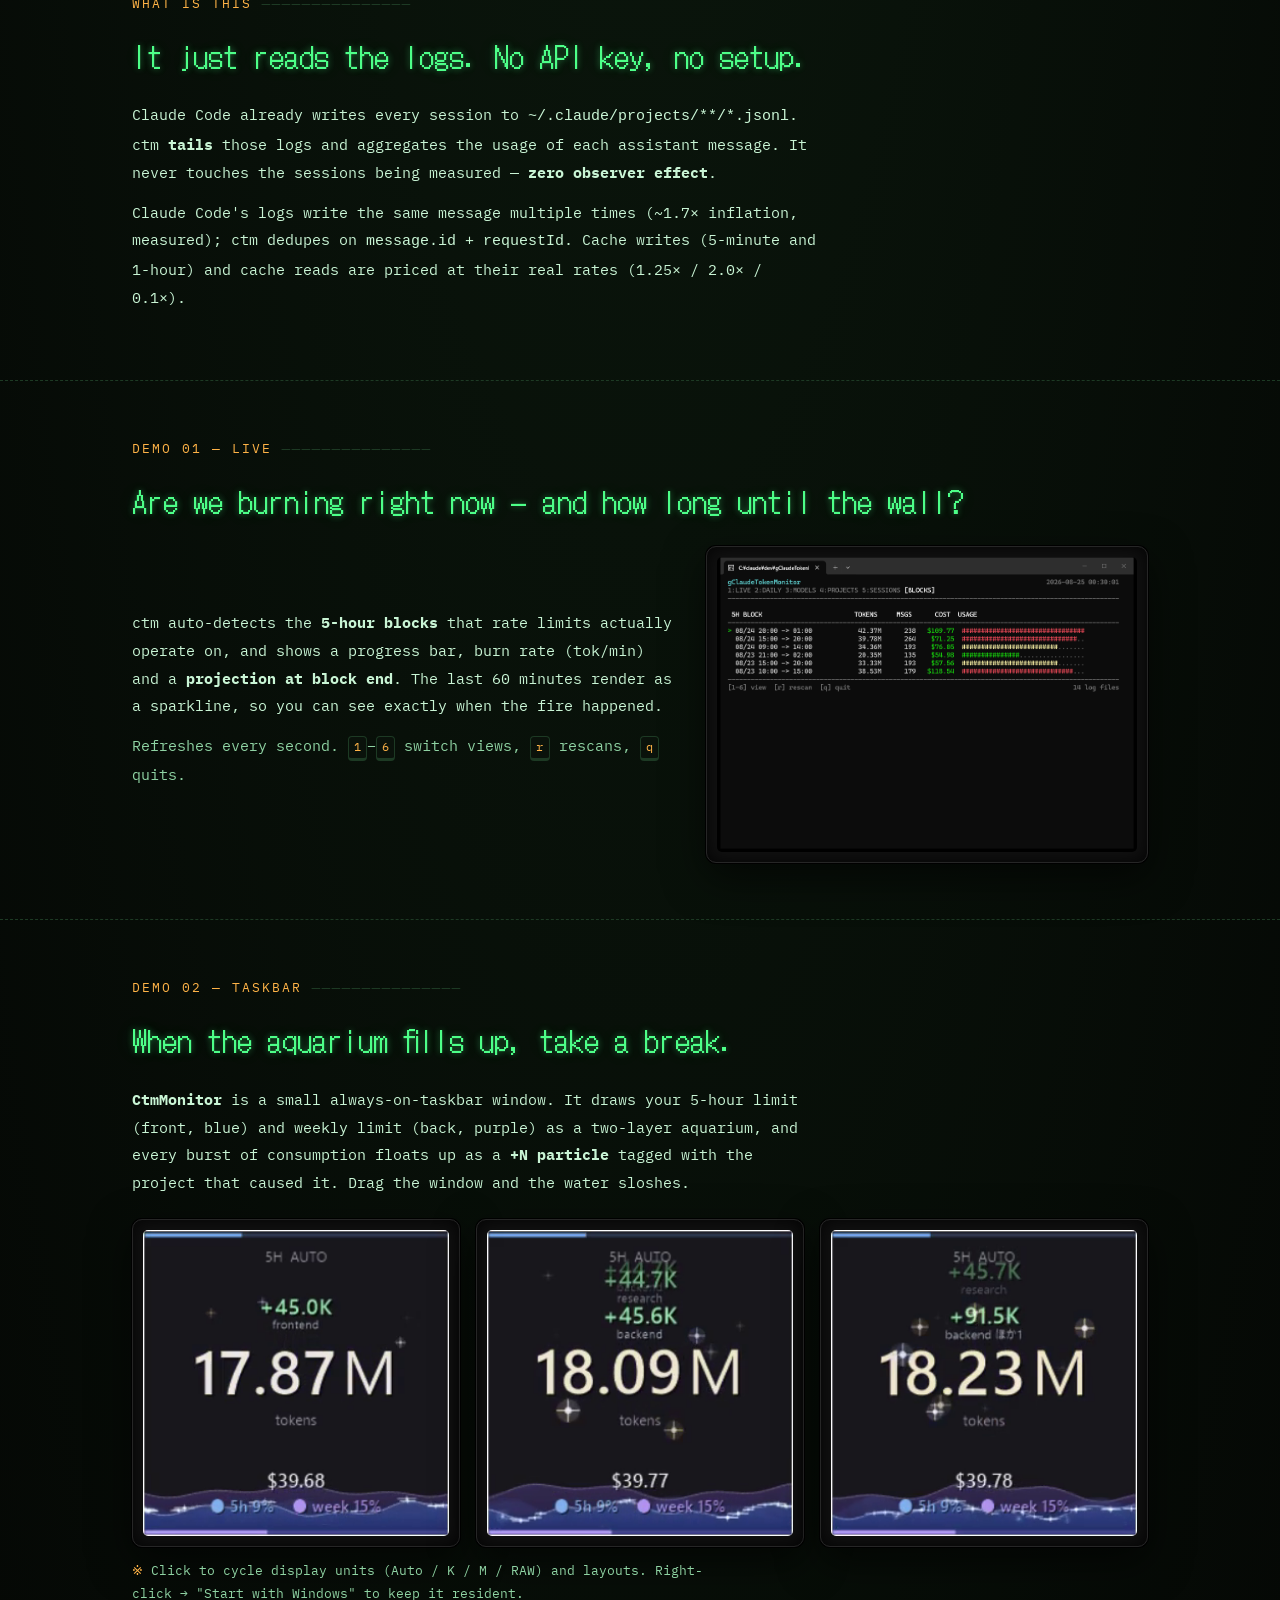
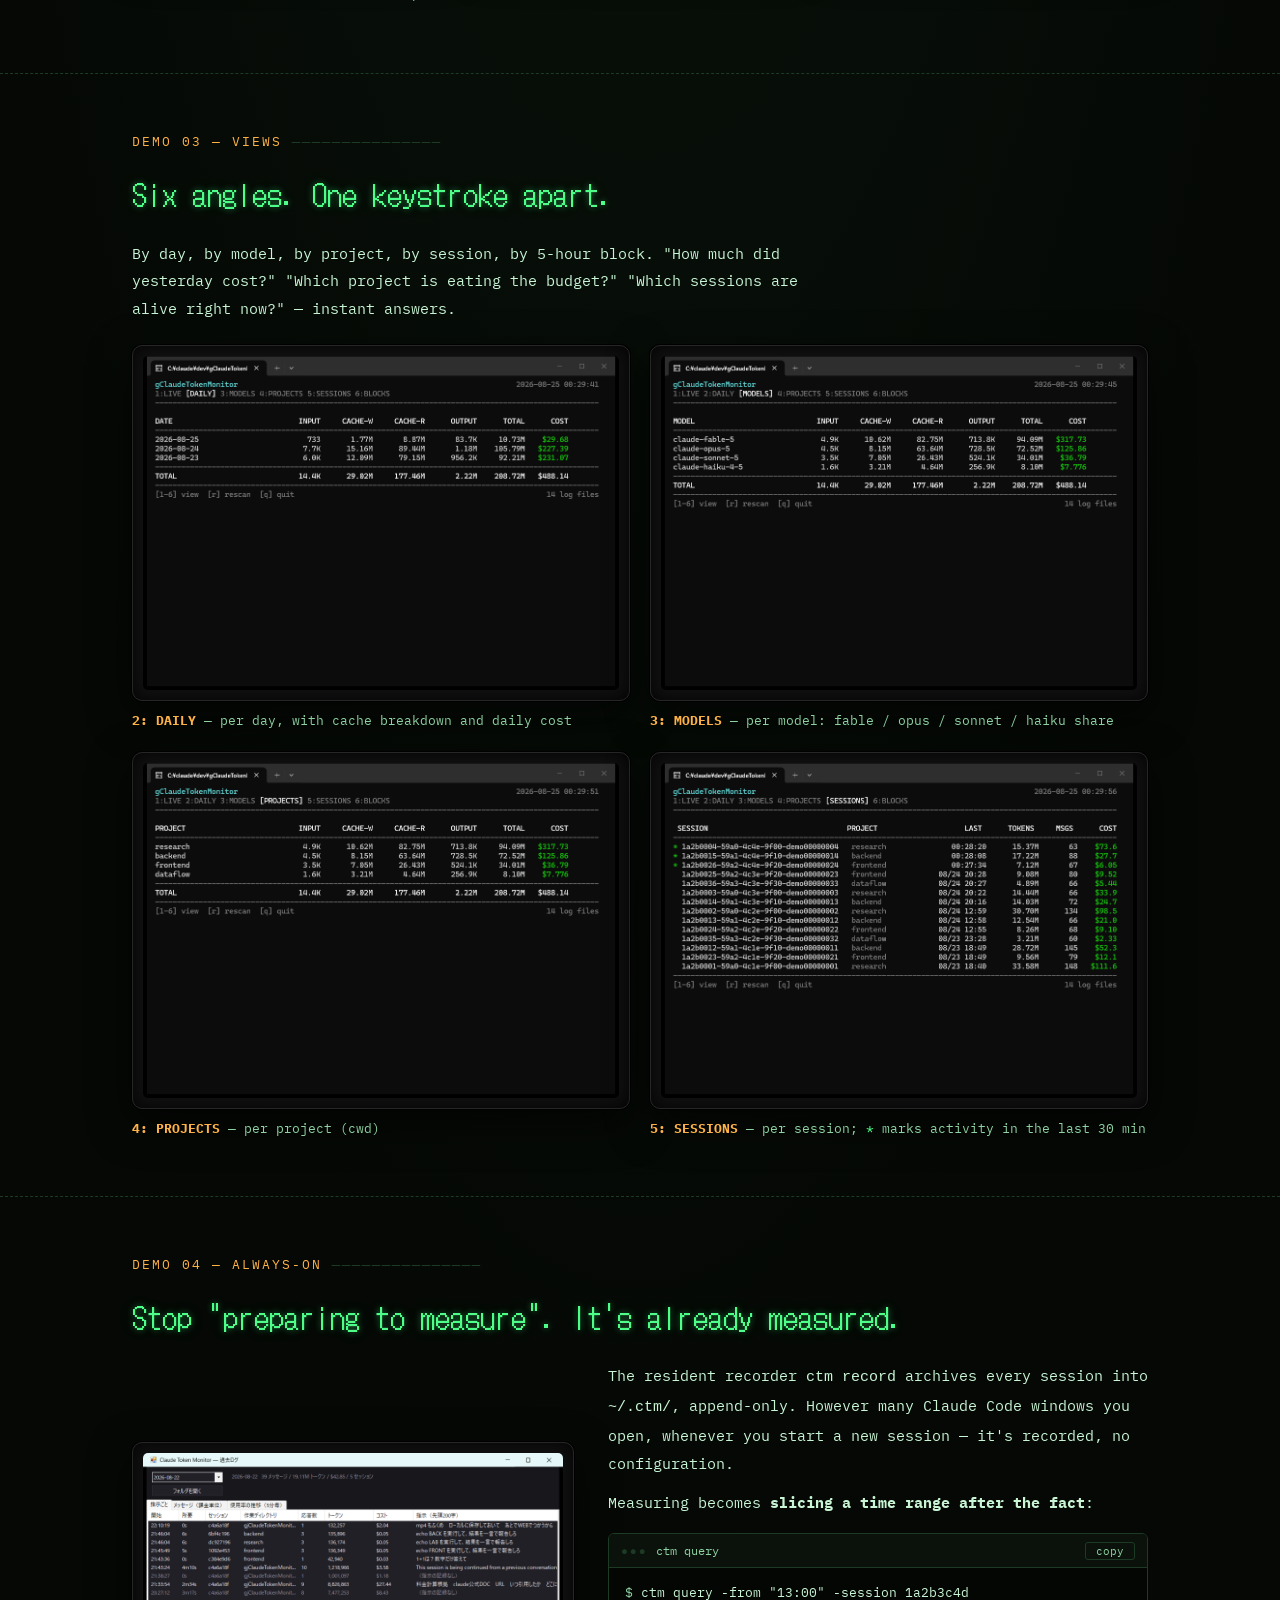
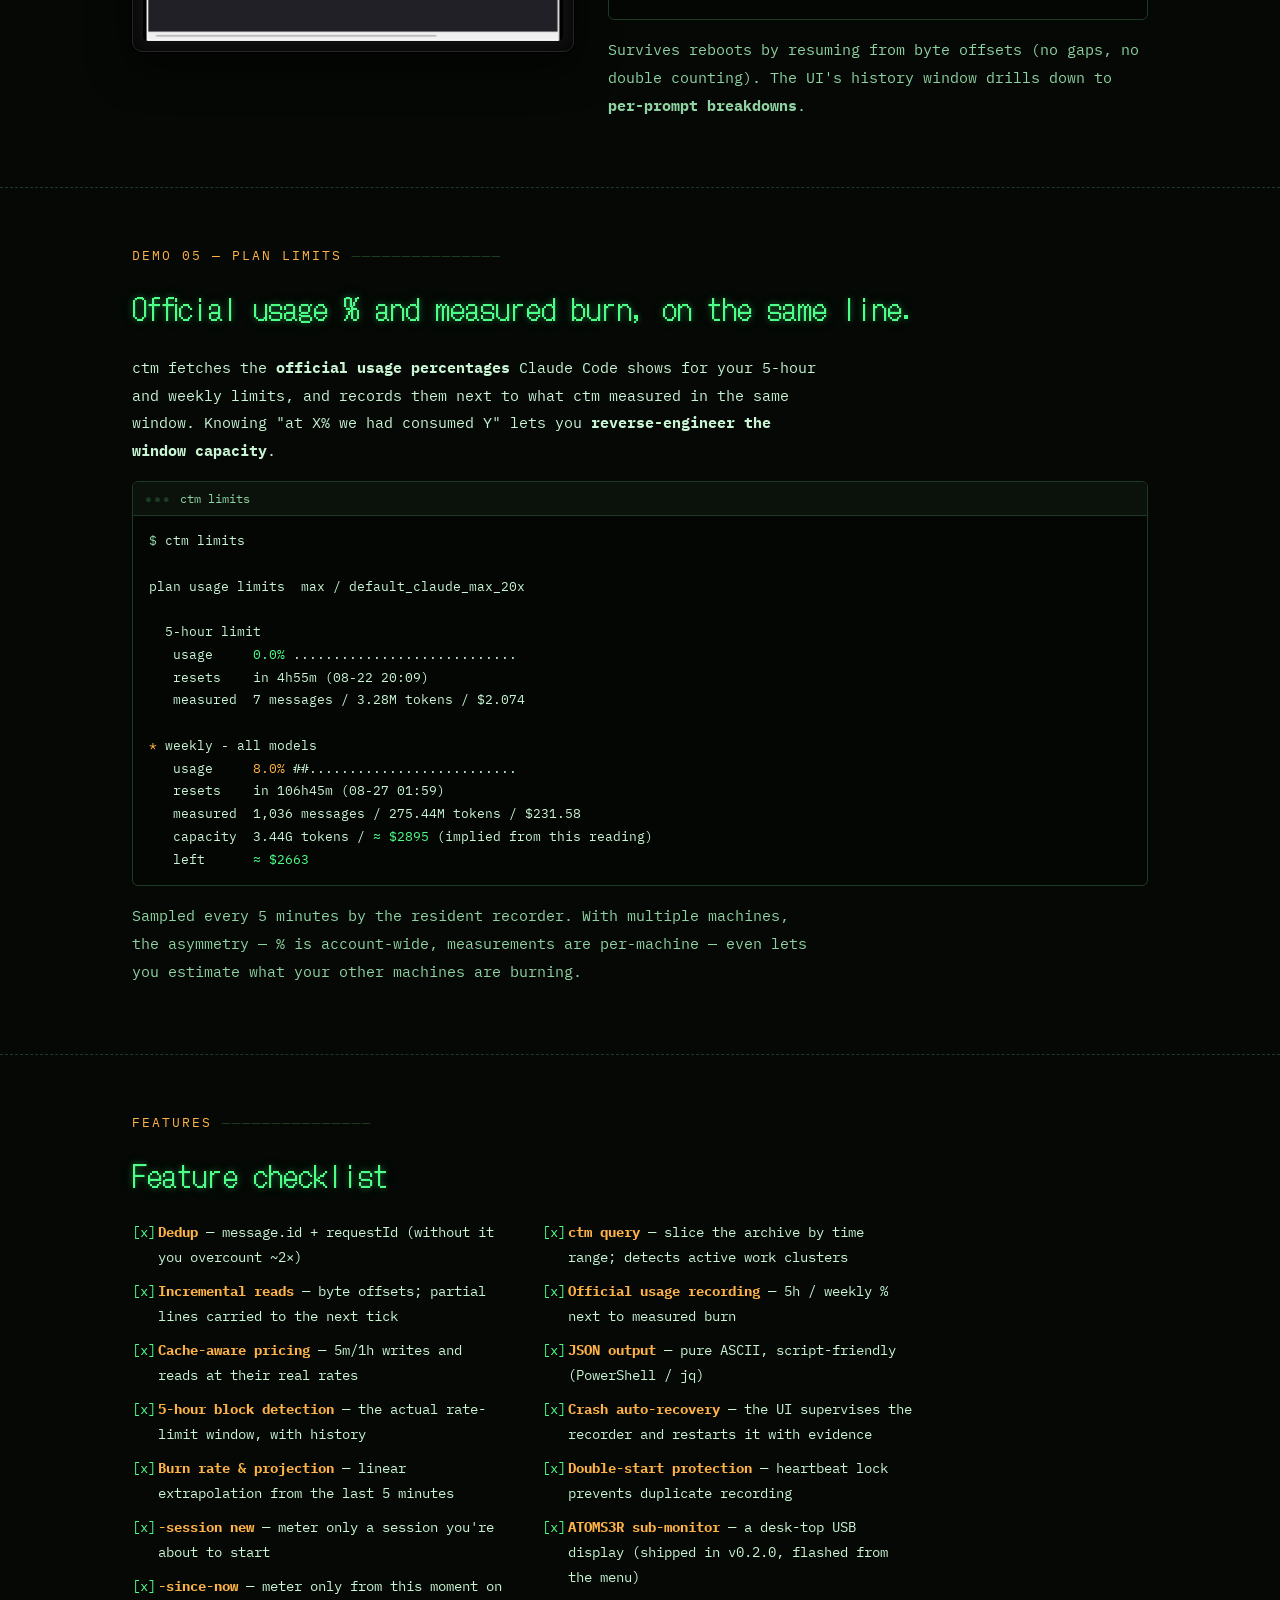
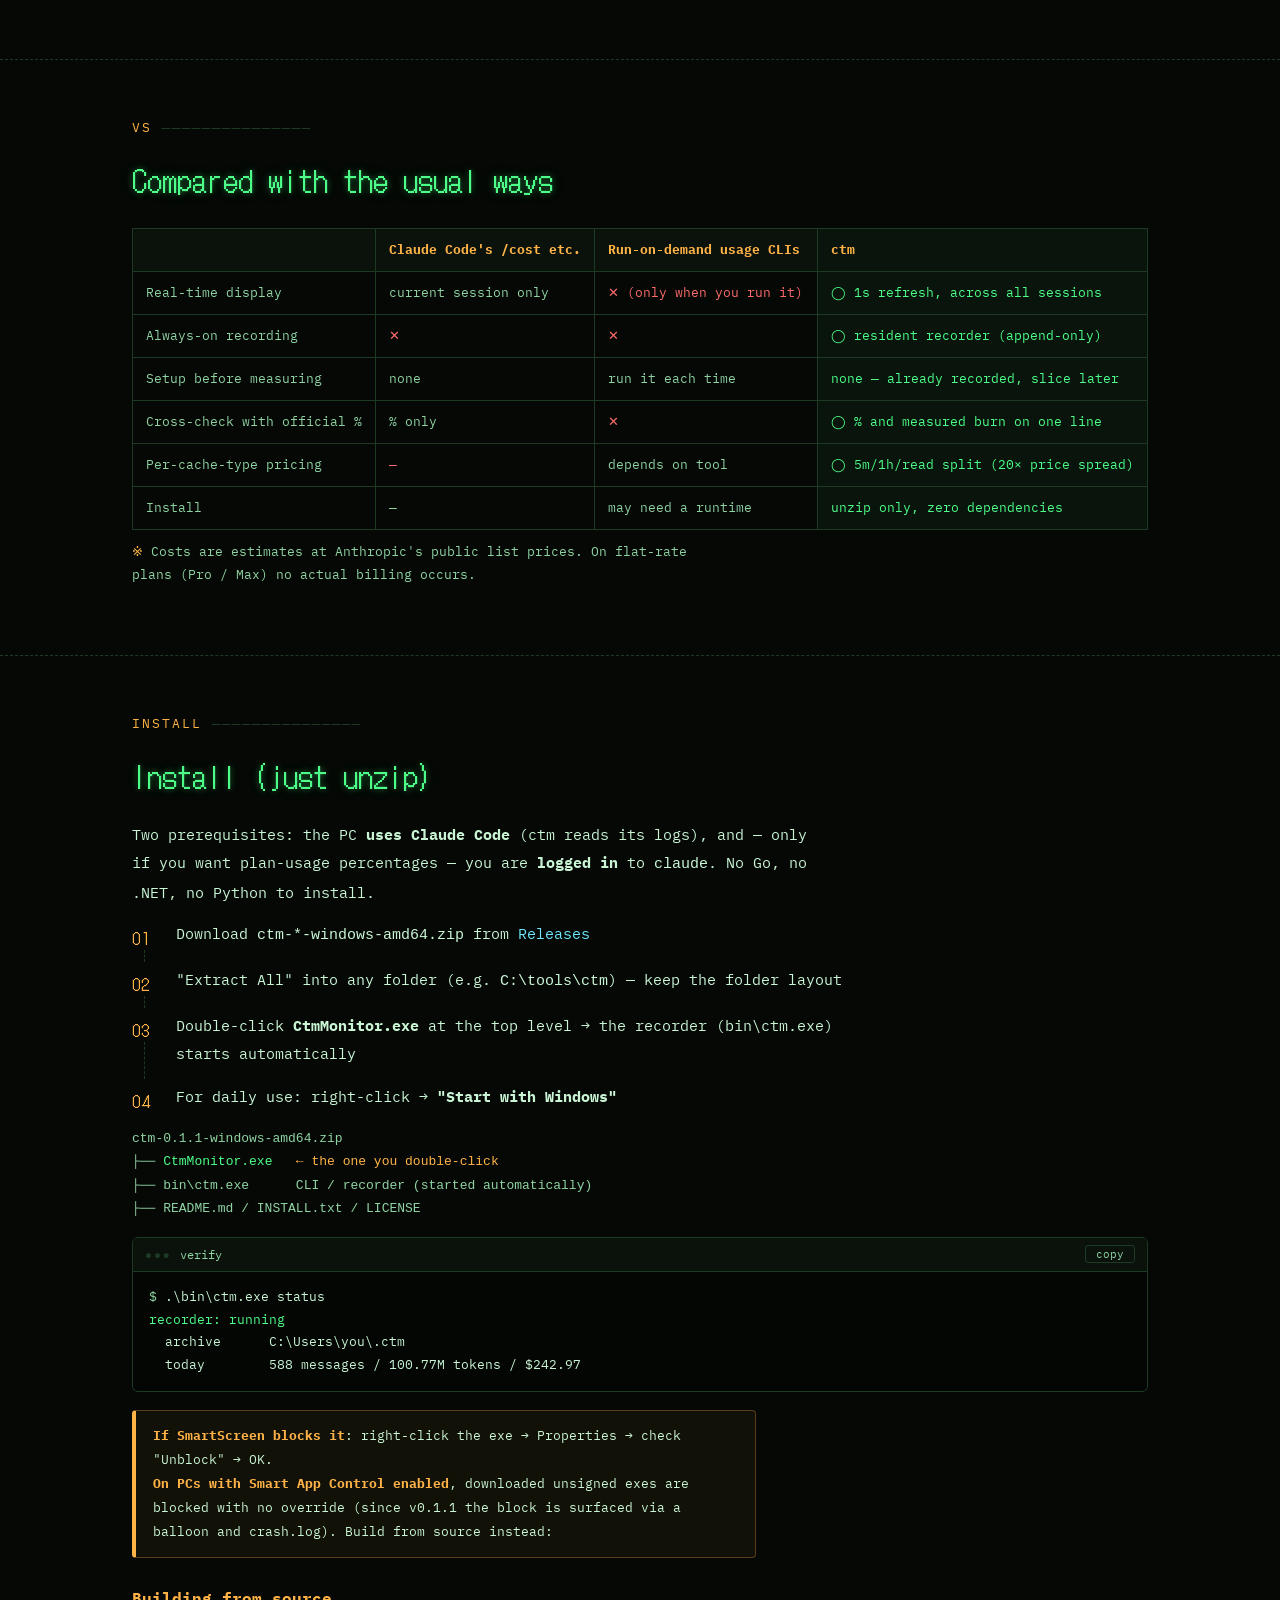
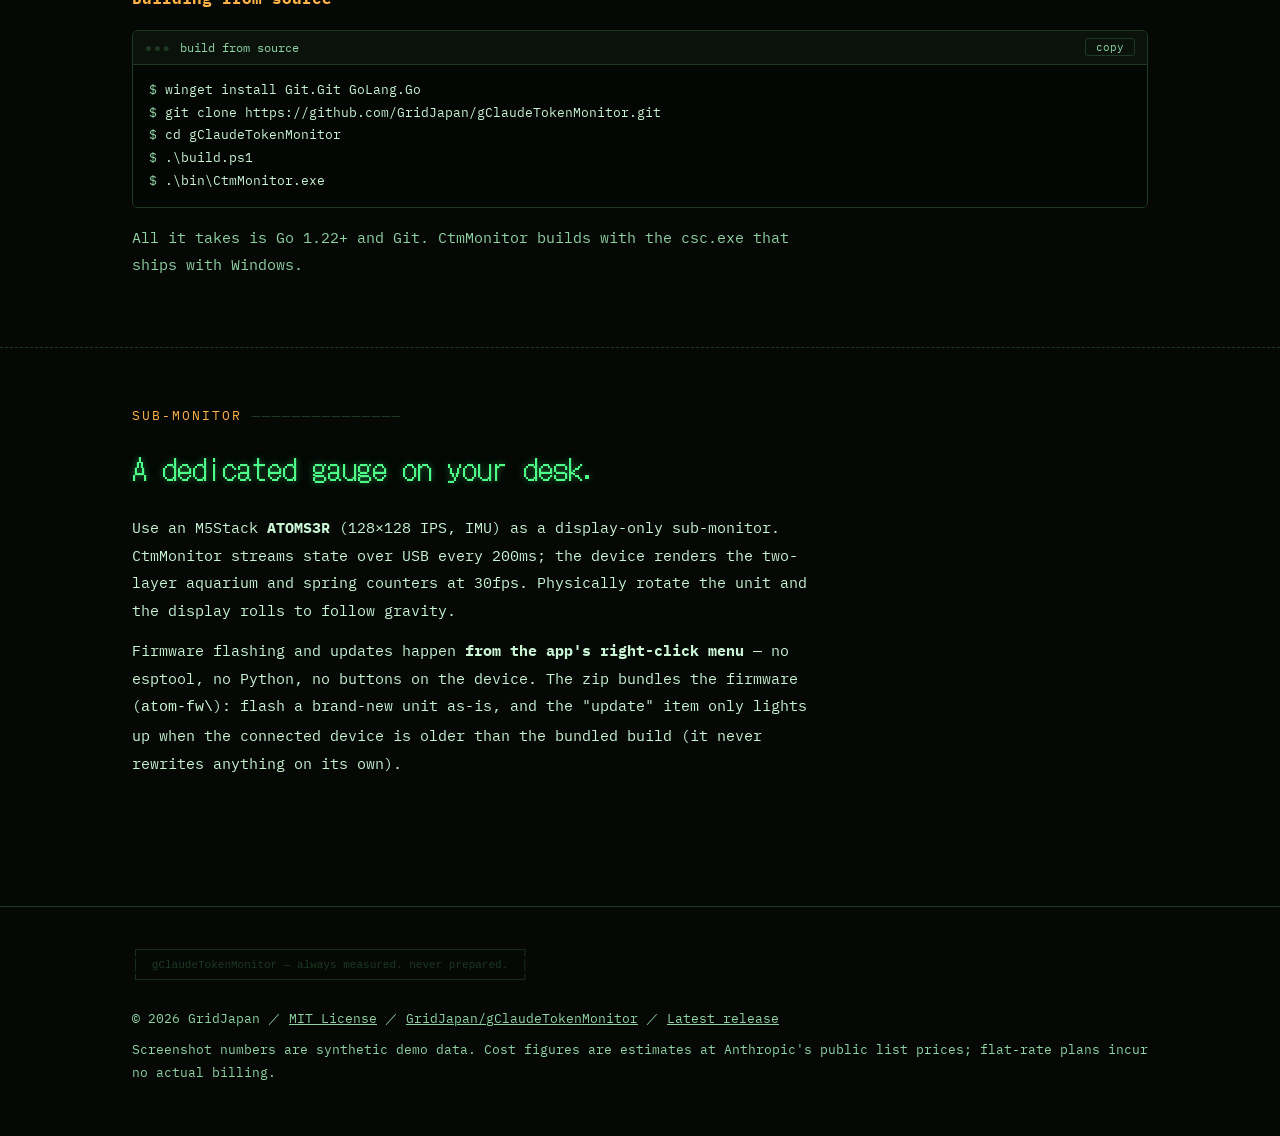
==== commit f9fb506f: "ページ文言を v0.2.0 に更新 + grok レビューで日本語を推敲 Co-Authored-By: Claude Fable 5 <noreply@anthropic.com>" ====
--- a/index.html
+++ b/index.html
@@ -48,7 +48,7 @@
       Ships with a taskbar companion UI and 5-minute sampling of your official plan usage.
     </p>
     <div class="badges">
-      <span class="badge hot">v0.1.1</span>
+      <span class="badge hot">v0.2.0</span>
       <span class="badge">Windows 10/11</span>
       <span class="badge">Go / zero deps</span>
       <span class="badge">MIT License</span>
@@ -229,7 +229,7 @@
       <li><b>JSON output</b> — pure ASCII, script-friendly (PowerShell / jq)</li>
       <li><b>Crash auto-recovery</b> — the UI supervises the recorder and restarts it with evidence</li>
       <li><b>Double-start protection</b> — heartbeat lock prevents duplicate recording</li>
-      <li class="todo"><b>ATOMS3R sub-monitor</b> — a desk-top USB display (planned for v0.2)</li>
+      <li><b>ATOMS3R sub-monitor</b> — a desk-top USB display (shipped in v0.2.0, flashed from the menu)</li>
     </ul>
   </div>
 </section>
@@ -303,13 +303,20 @@
 
 <section>
   <div class="wrap">
-    <p class="secno">NEXT</p>
-    <h2>v0.2: a dedicated gauge on your desk.</h2>
-    <p>
-      In development: an M5Stack <b>ATOMS3R</b> (128×128 IPS, IMU) as a display-only sub-monitor.
+    <p class="secno">SUB-MONITOR</p>
+    <h2>A dedicated gauge on your desk.</h2>
+    <p>
+      Use an M5Stack <b>ATOMS3R</b> (128×128 IPS, IMU) as a display-only sub-monitor.
       CtmMonitor streams state over USB every 200ms; the device renders the two-layer aquarium
       and spring counters at 30fps. Physically rotate the unit and the display rolls to follow
-      gravity. Working on the main branch today, shipping in the v0.2 zip.
+      gravity.
+    </p>
+    <p>
+      Firmware flashing and updates happen <b>from the app&#39;s right-click menu</b> —
+      no esptool, no Python, no buttons on the device. The zip bundles the firmware
+      (<code>atom-fw\</code>): flash a brand-new unit as-is, and the &quot;update&quot; item only
+      lights up when the connected device is older than the bundled build (it never
+      rewrites anything on its own).
     </p>
   </div>
 </section>
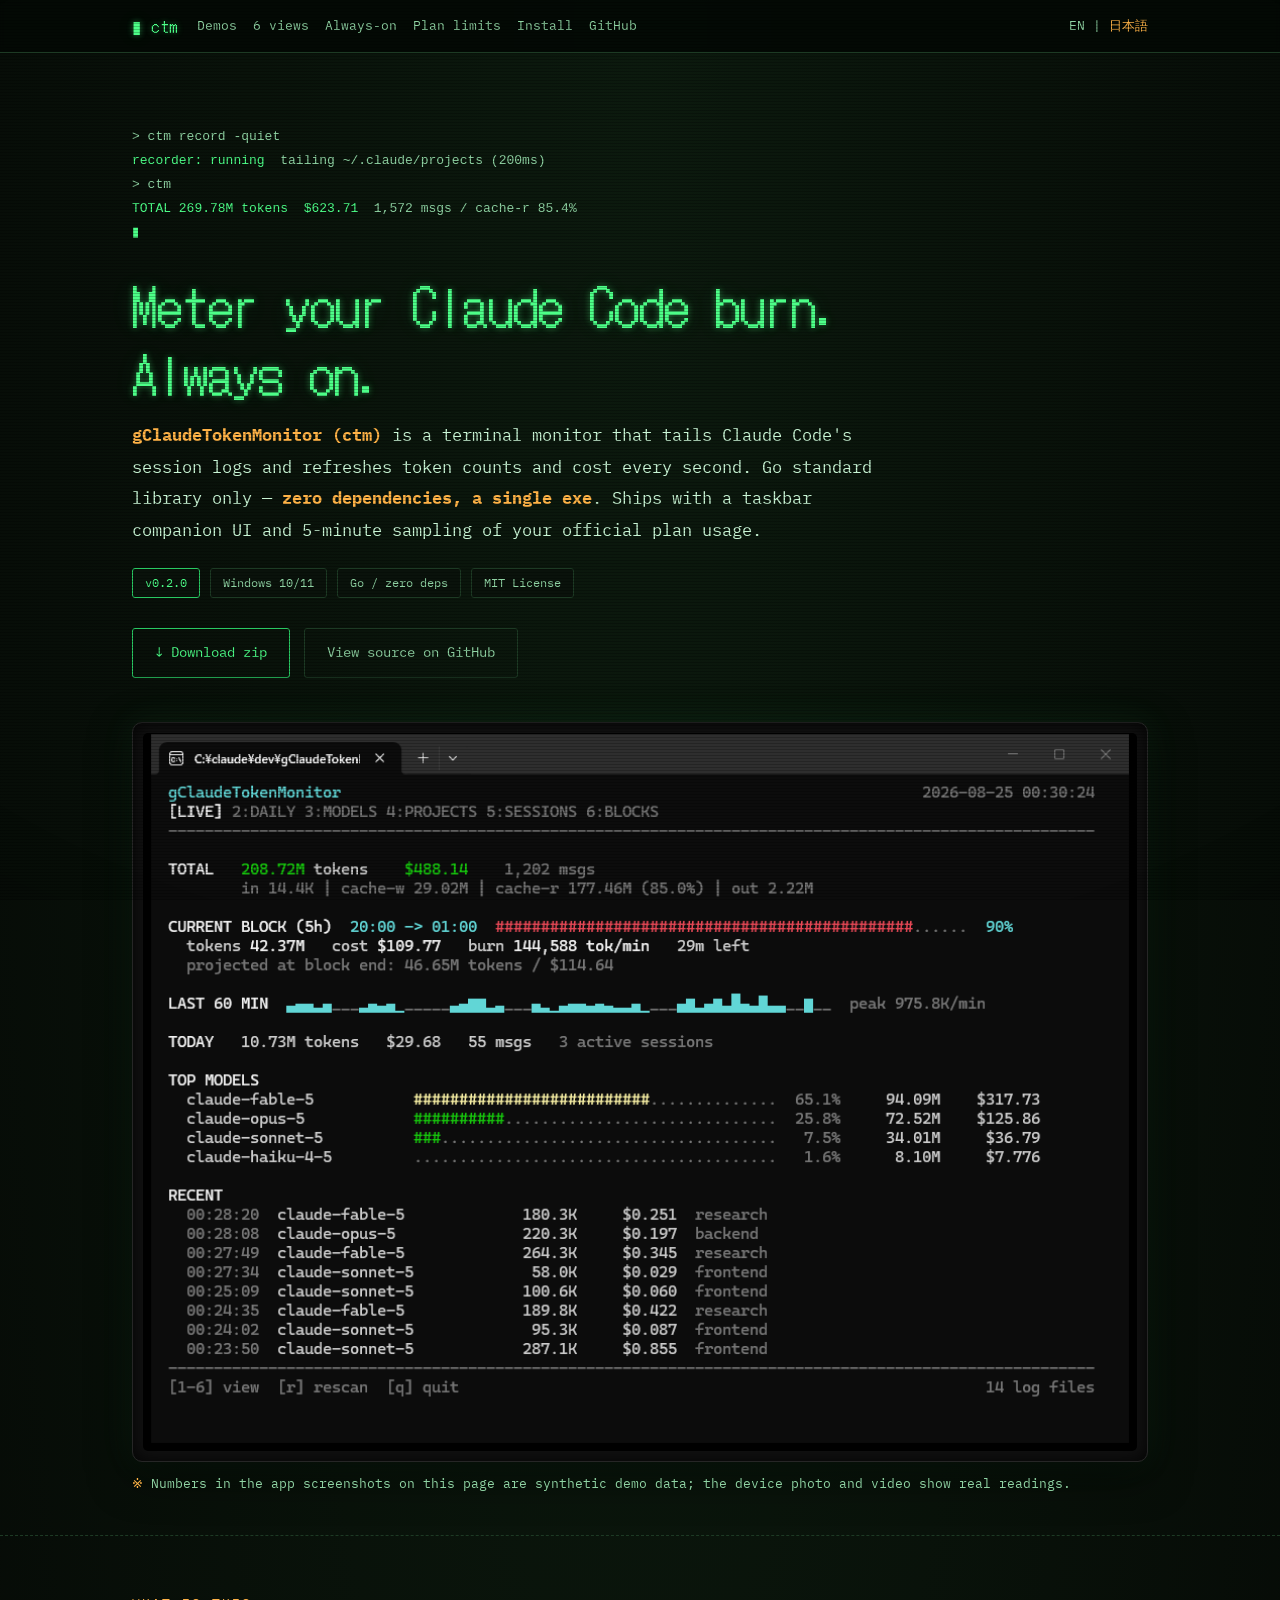
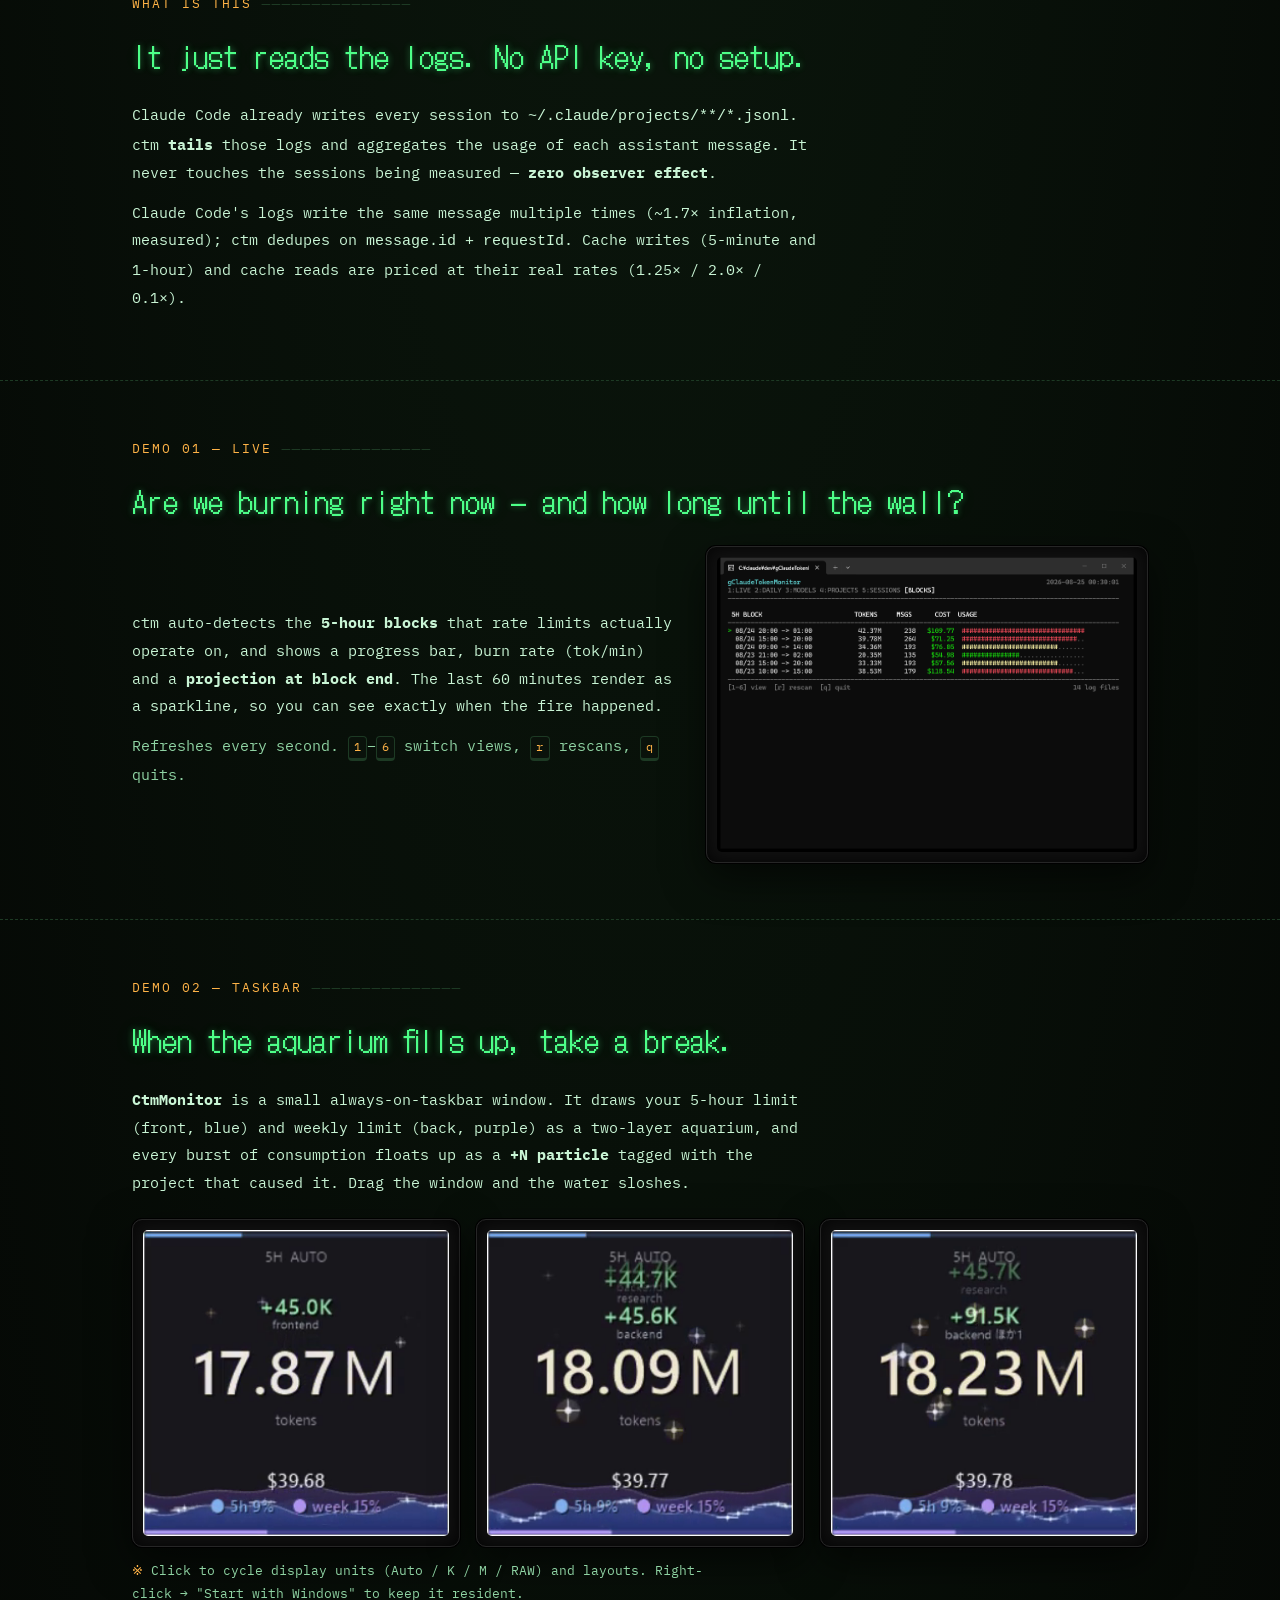
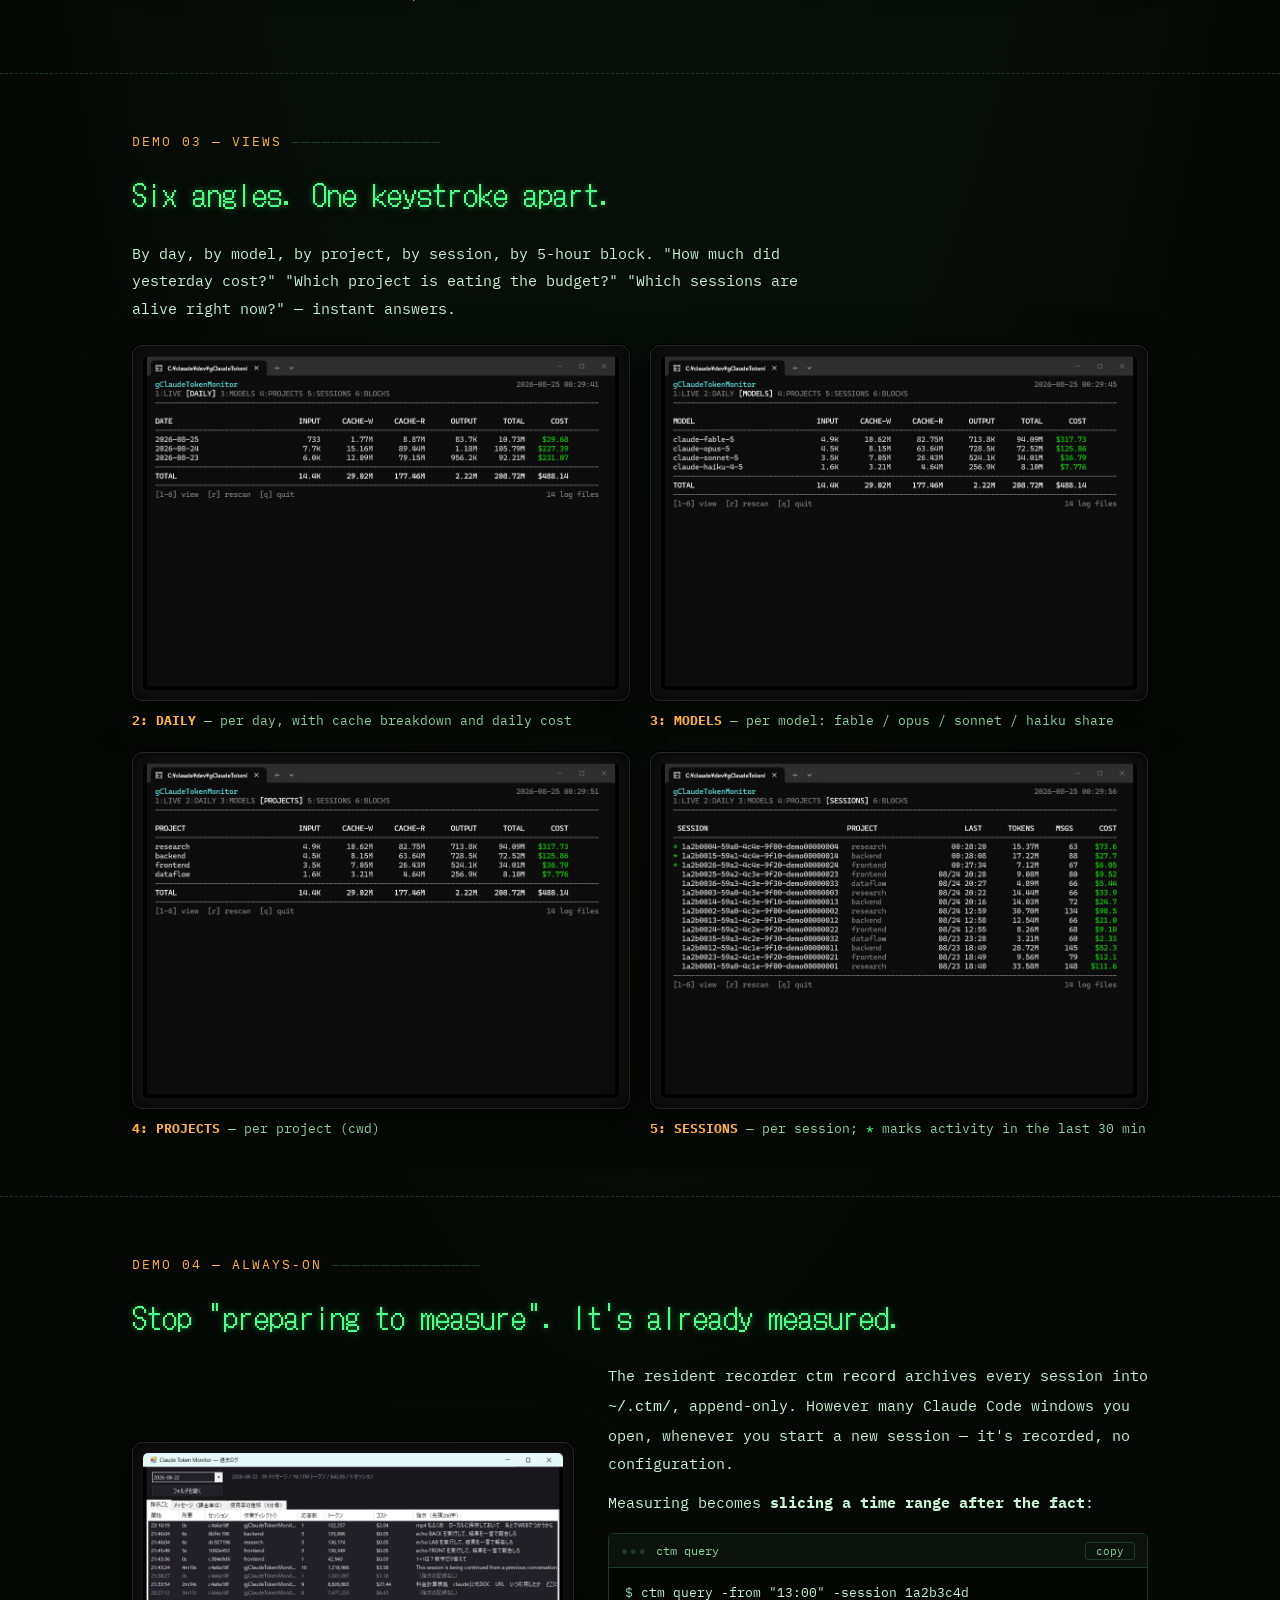
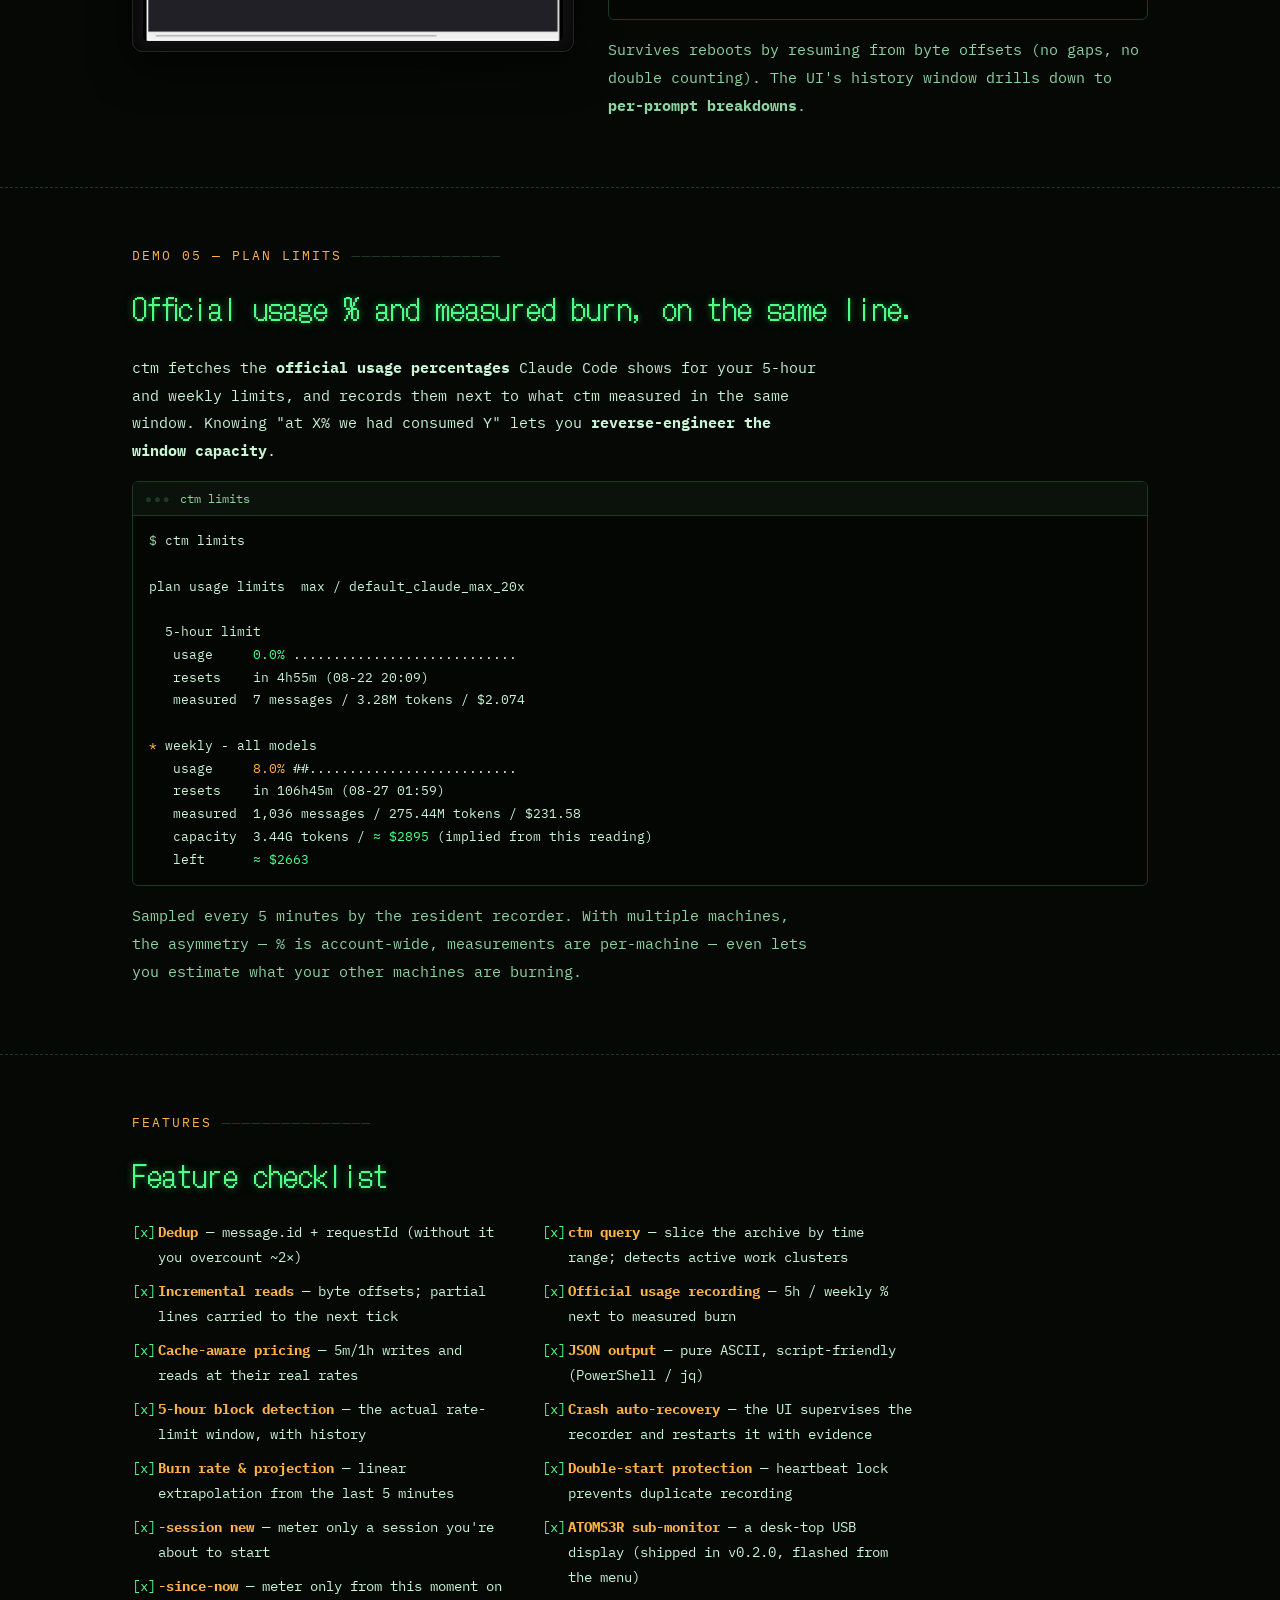
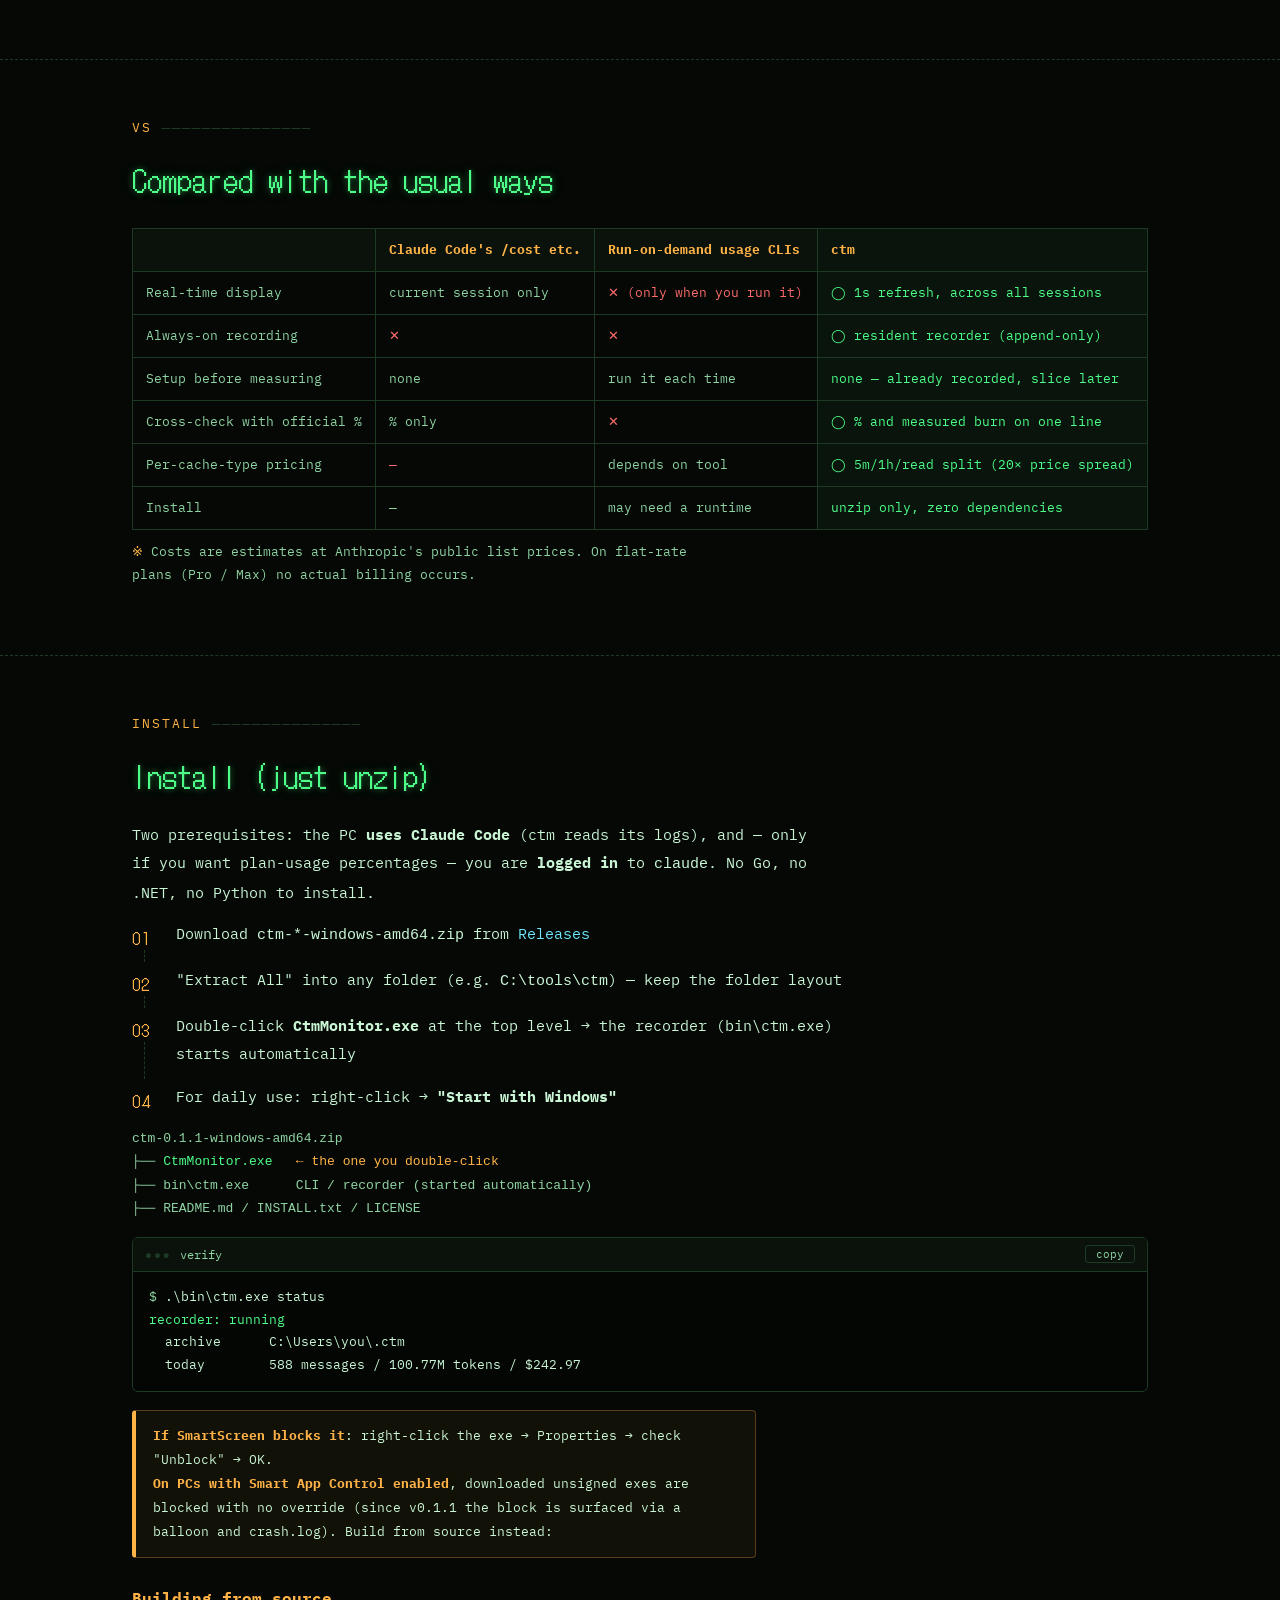
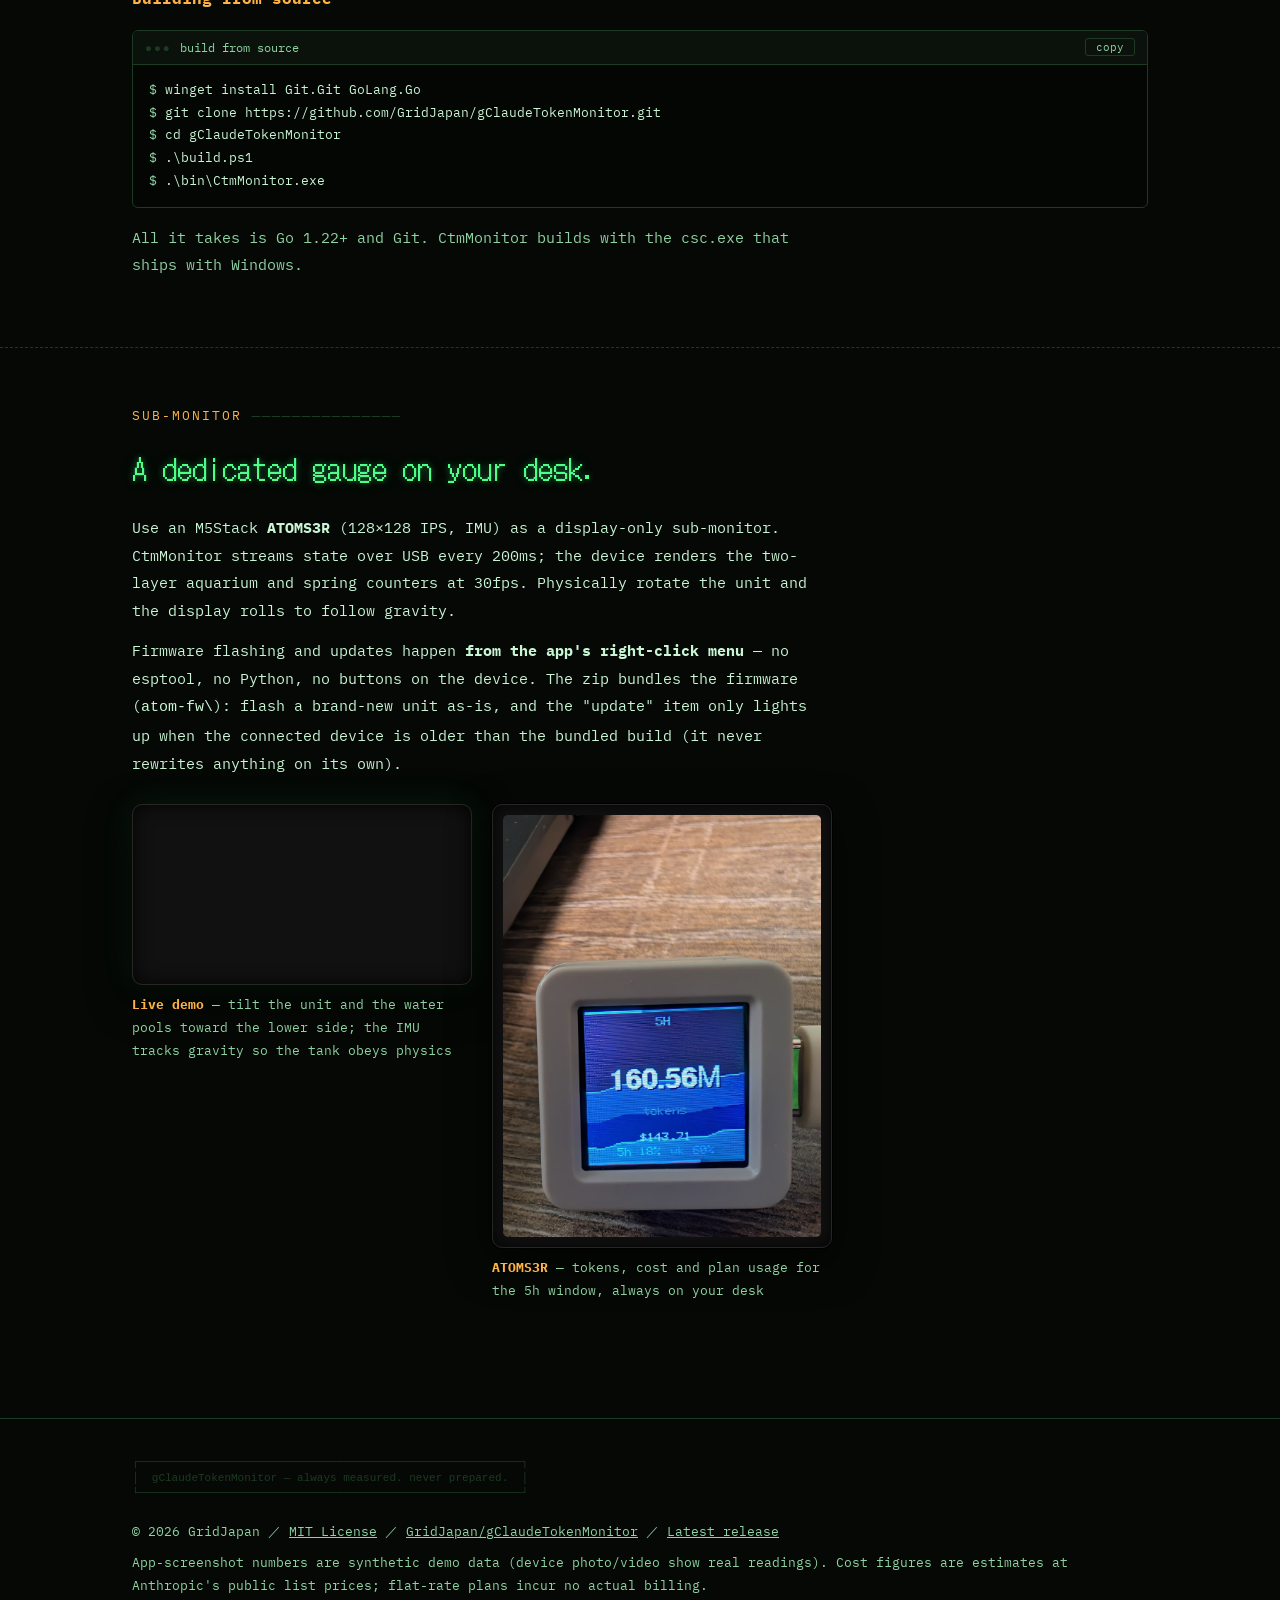
==== commit e1b83261: "ATOMS3R 実機の動画と写真を SUB-MONITOR 節に追加（EN/JP） - 傾き→水が低い側へ寄るデモ動画（540x960 h264 2.6MB、メタデータ除去済み） - 実機写真（900" ====
--- a/index.html
+++ b/index.html
@@ -60,7 +60,7 @@
     <div class="crt glow">
       <img src="assets/img/tui-live.png" alt="ctm LIVE view: totals, cost, the current 5-hour block with burn rate, a 60-minute sparkline, per-model breakdown and recent messages on one screen" width="985" height="692">
     </div>
-    <p class="note" style="margin-top:10px">Numbers in the screenshots on this page are synthetic demo data.</p>
+    <p class="note" style="margin-top:10px">Numbers in the app screenshots on this page are synthetic demo data; the device photo and video show real readings.</p>
   </div>
 </header>
 
@@ -318,6 +318,16 @@
       lights up when the connected device is older than the bundled build (it never
       rewrites anything on its own).
     </p>
+    <div class="device-row">
+      <figure class="shot">
+        <div class="crt glow"><video src="assets/img/atom-tilt.mp4" autoplay loop muted playsinline width="540" height="960" aria-label="Demo video: tilting the ATOMS3R in hand makes the on-screen water pool toward the lower side"></video></div>
+        <figcaption><b>Live demo</b> — tilt the unit and the water pools toward the lower side; the IMU tracks gravity so the tank obeys physics</figcaption>
+      </figure>
+      <figure class="shot">
+        <div class="crt"><img src="assets/img/atom-device.jpg" alt="ATOMS3R device showing 160.56M tokens, $143.71 and 5h 18% / wk 60% for the 5H window on its 128×128 screen" loading="lazy" width="900" height="1196"></div>
+        <figcaption><b>ATOMS3R</b> — tokens, cost and plan usage for the 5h window, always on your desk</figcaption>
+      </figure>
+    </div>
   </div>
 </section>
 
@@ -332,7 +342,7 @@
       ／ <a href="https://github.com/GridJapan/gClaudeTokenMonitor/releases/latest">Latest release</a>
     </p>
     <p class="dim" style="margin-top:8px">
-      Screenshot numbers are synthetic demo data. Cost figures are estimates at Anthropic&#39;s public
+      App-screenshot numbers are synthetic demo data (device photo/video show real readings). Cost figures are estimates at Anthropic&#39;s public
       list prices; flat-rate plans incur no actual billing.
     </p>
   </div>
--- a/assets/style.css
+++ b/assets/style.css
@@ -126,6 +126,7 @@
     0 0 0 1px #000;
 }
 .crt img { display: block; width: 100%; height: auto; border-radius: 5px; }
+.crt video { display: block; width: 100%; height: auto; border-radius: 5px; }
 .crt.glow { box-shadow: inset 0 0 18px rgba(0,0,0,.85), 0 14px 42px rgba(0,0,0,.6), 0 0 34px rgba(77,255,136,.09); }
 
 /* ---- セクション ---- */
@@ -191,6 +192,10 @@
 
 .aqua-row { display: grid; grid-template-columns: repeat(3, 1fr); gap: 16px; margin-top: 22px; }
 @media (max-width: 720px) { .aqua-row { grid-template-columns: 1fr; } }
+
+/* ---- 実機メディア (縦動画 + 写真) ---- */
+.device-row { display: grid; grid-template-columns: 1fr 1fr; gap: 20px; margin-top: 26px; max-width: 700px; align-items: start; }
+@media (max-width: 720px) { .device-row { grid-template-columns: 1fr; max-width: 420px; } }
 
 /* ---- チェックリスト ---- */
 ul.checks { list-style: none; max-width: 52em; columns: 2; column-gap: 40px; margin-top: 10px; }
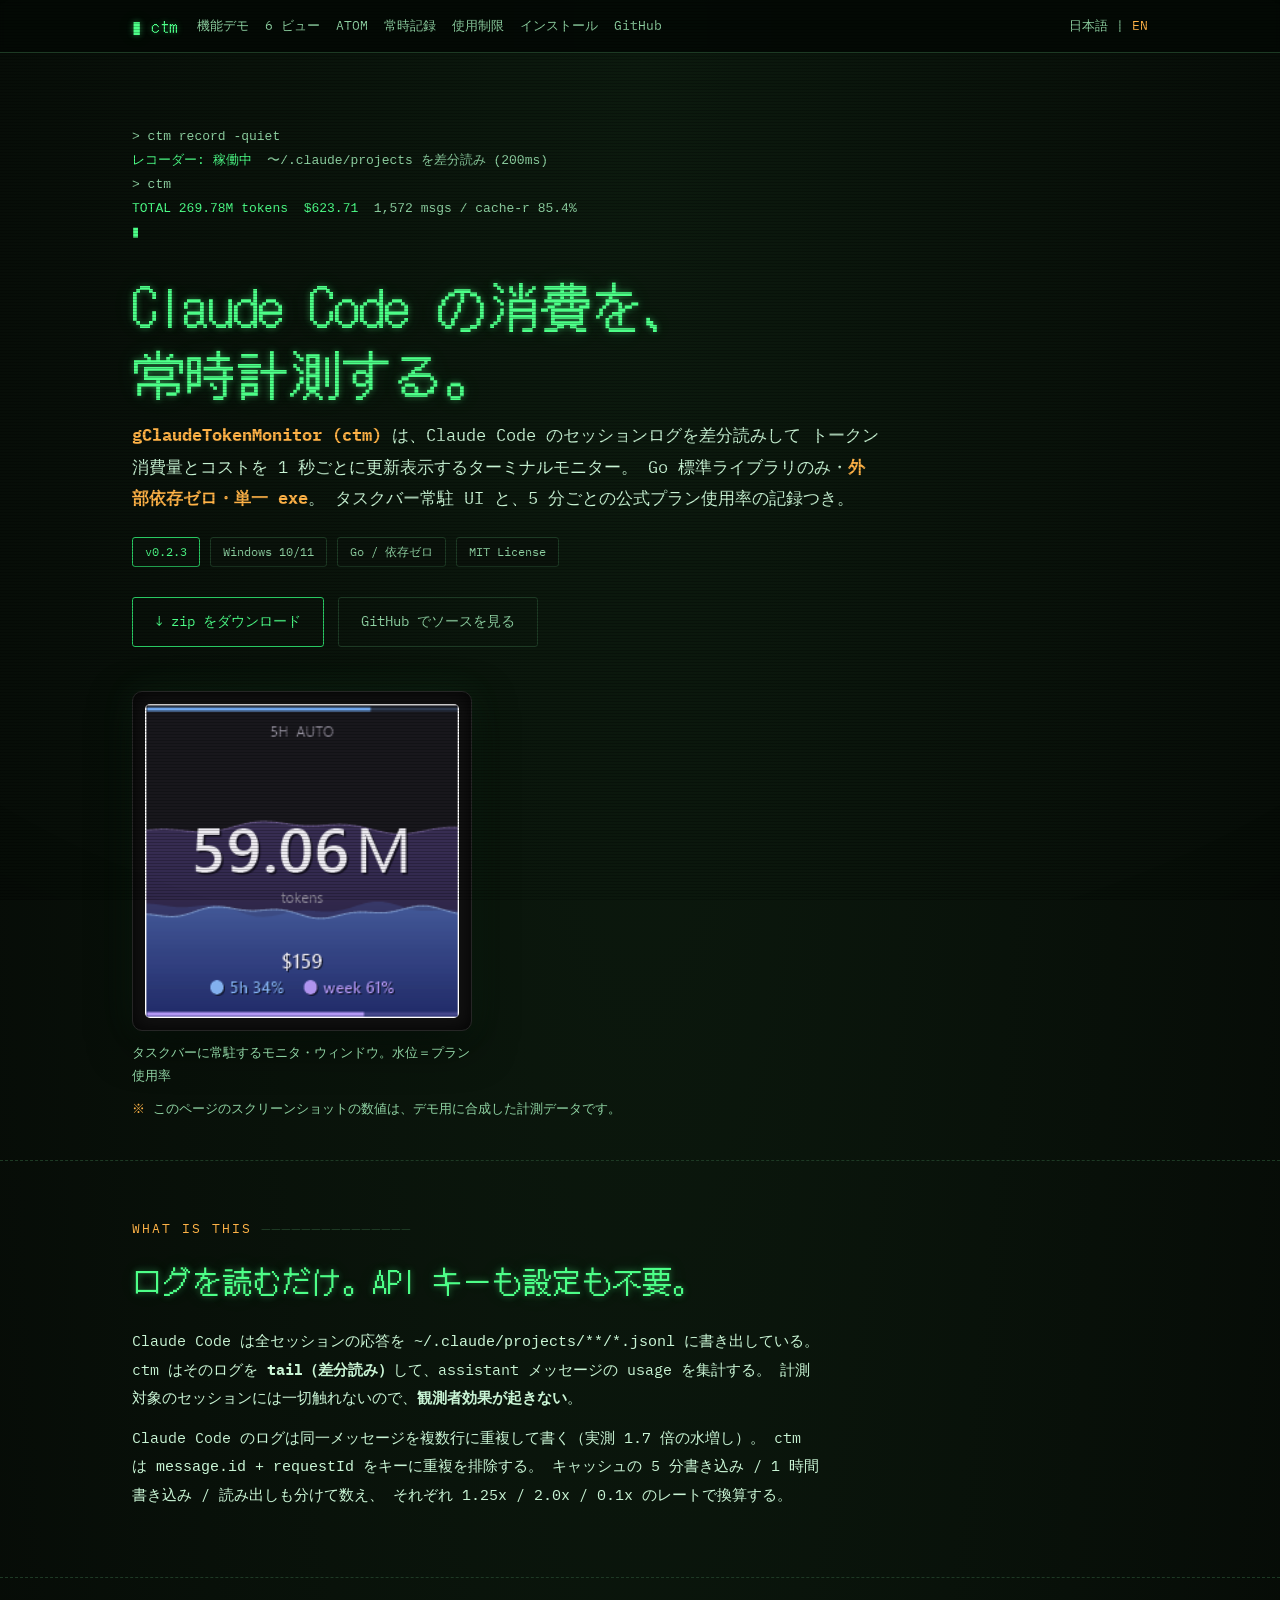
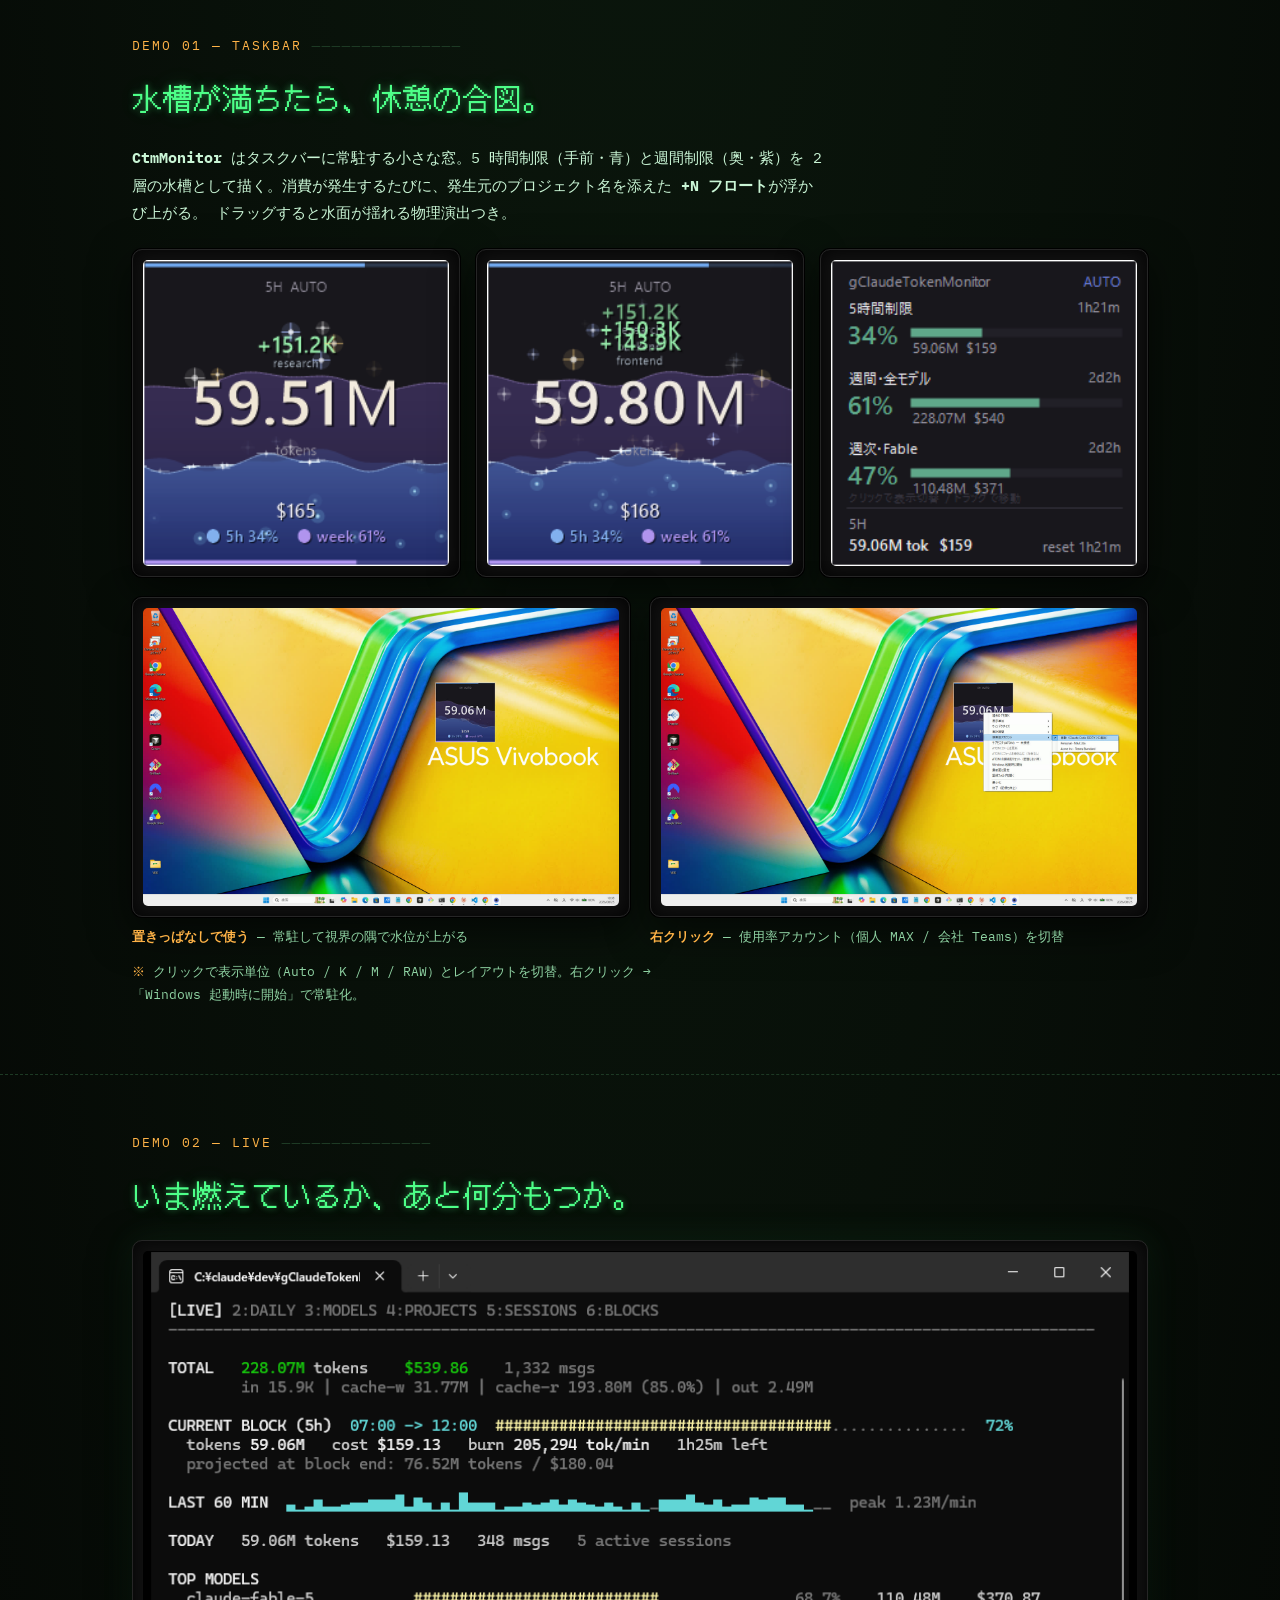
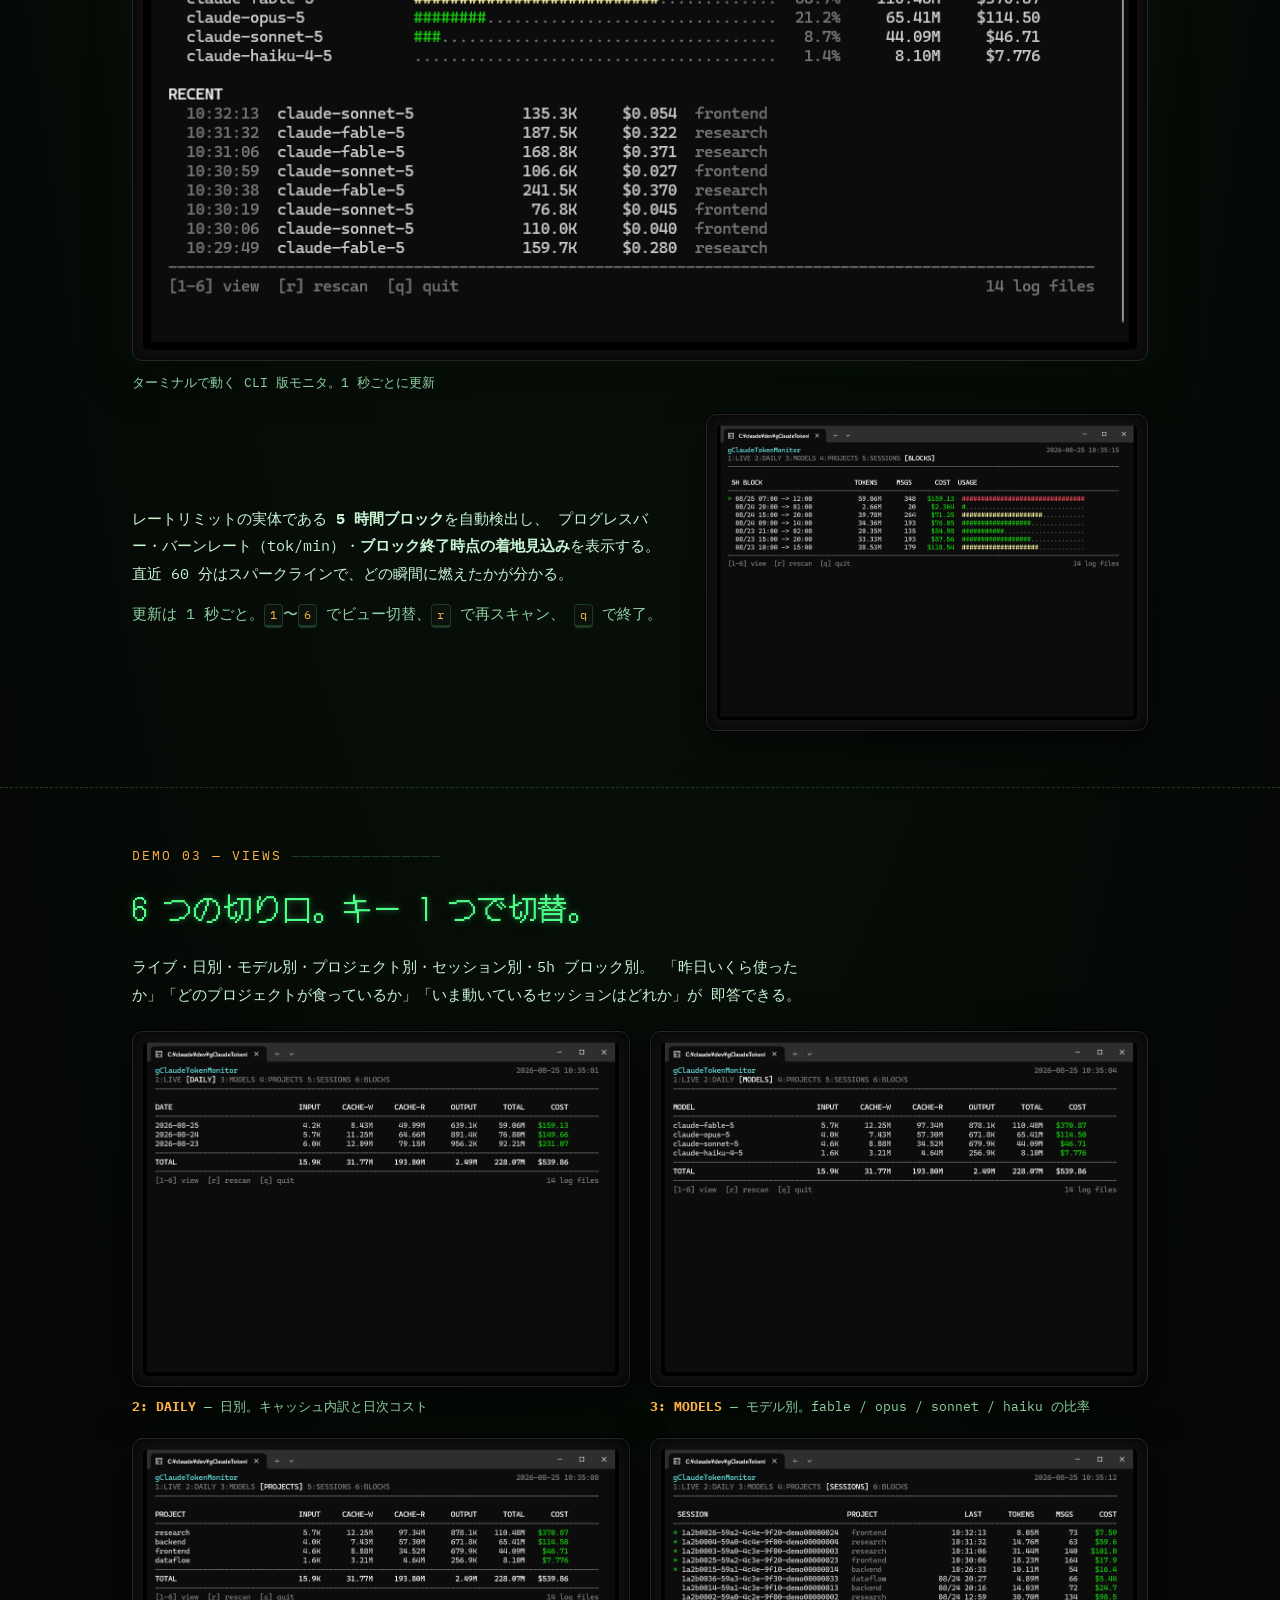
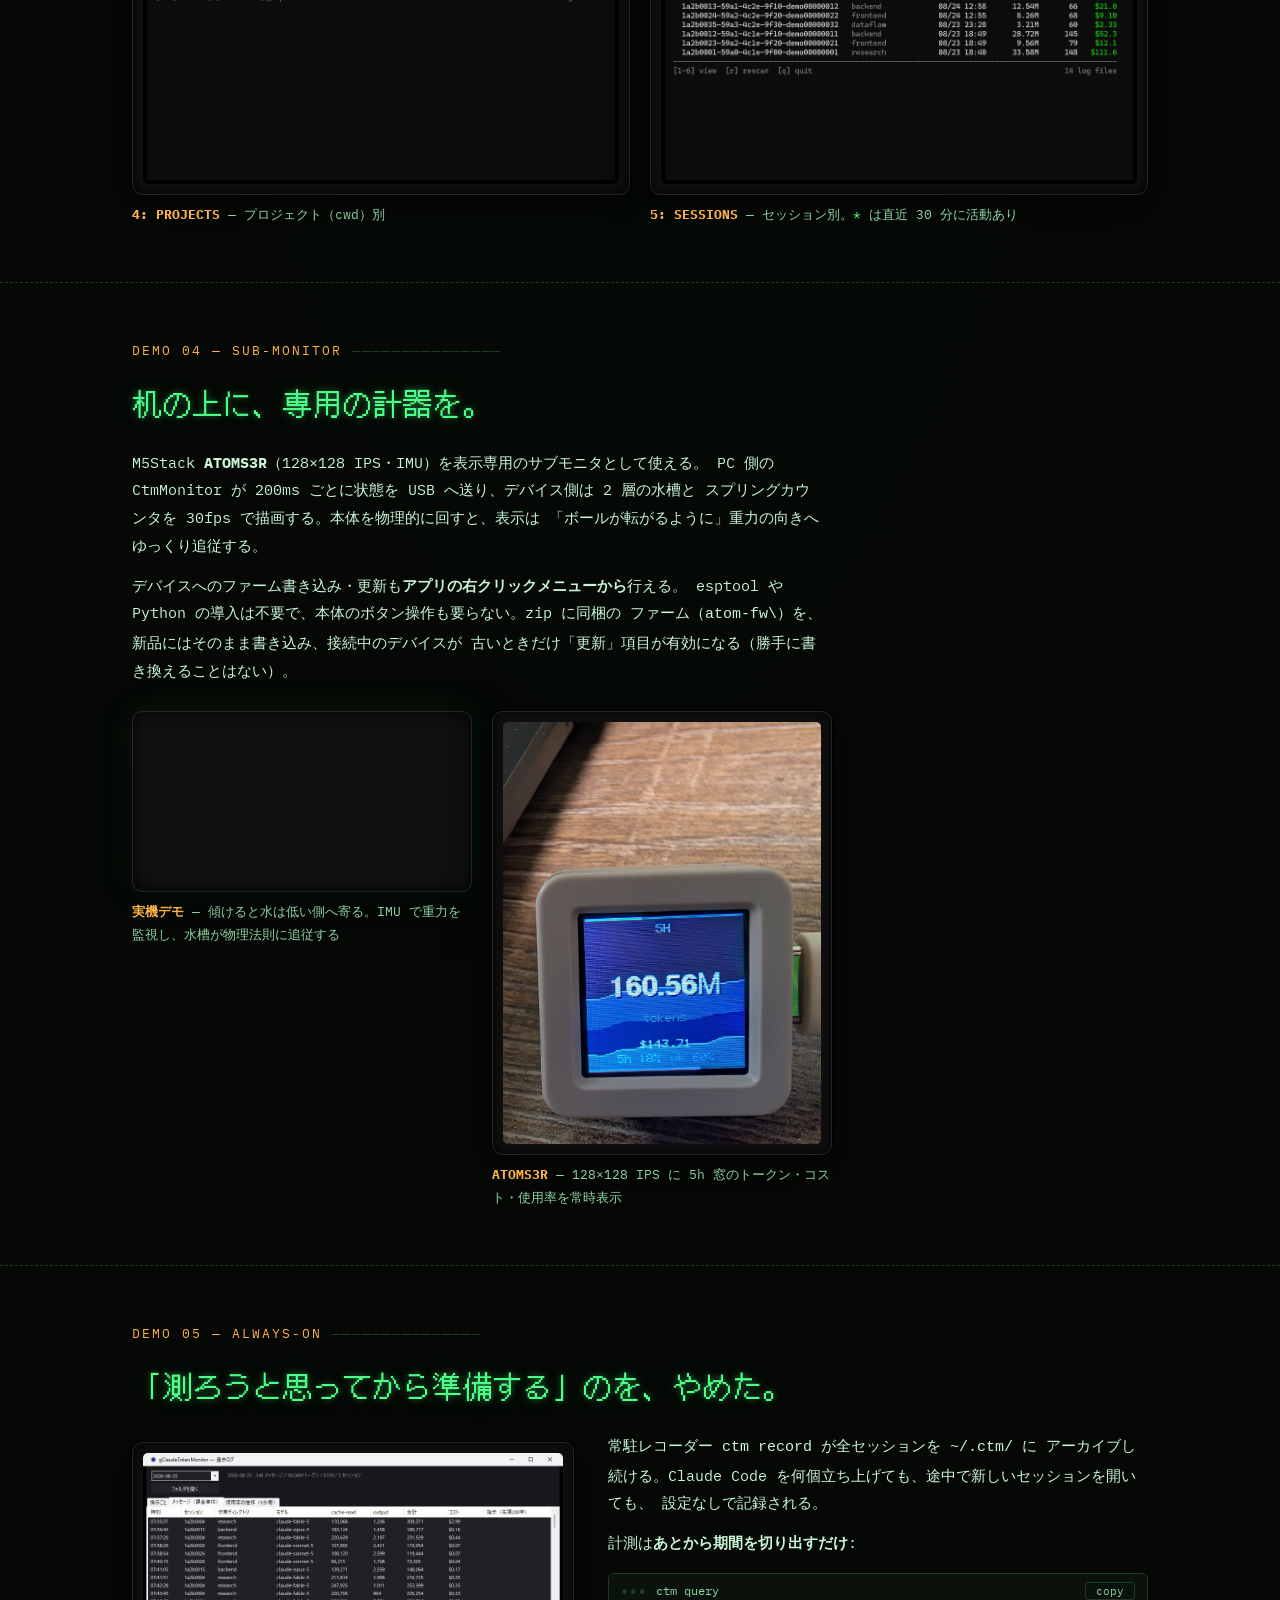
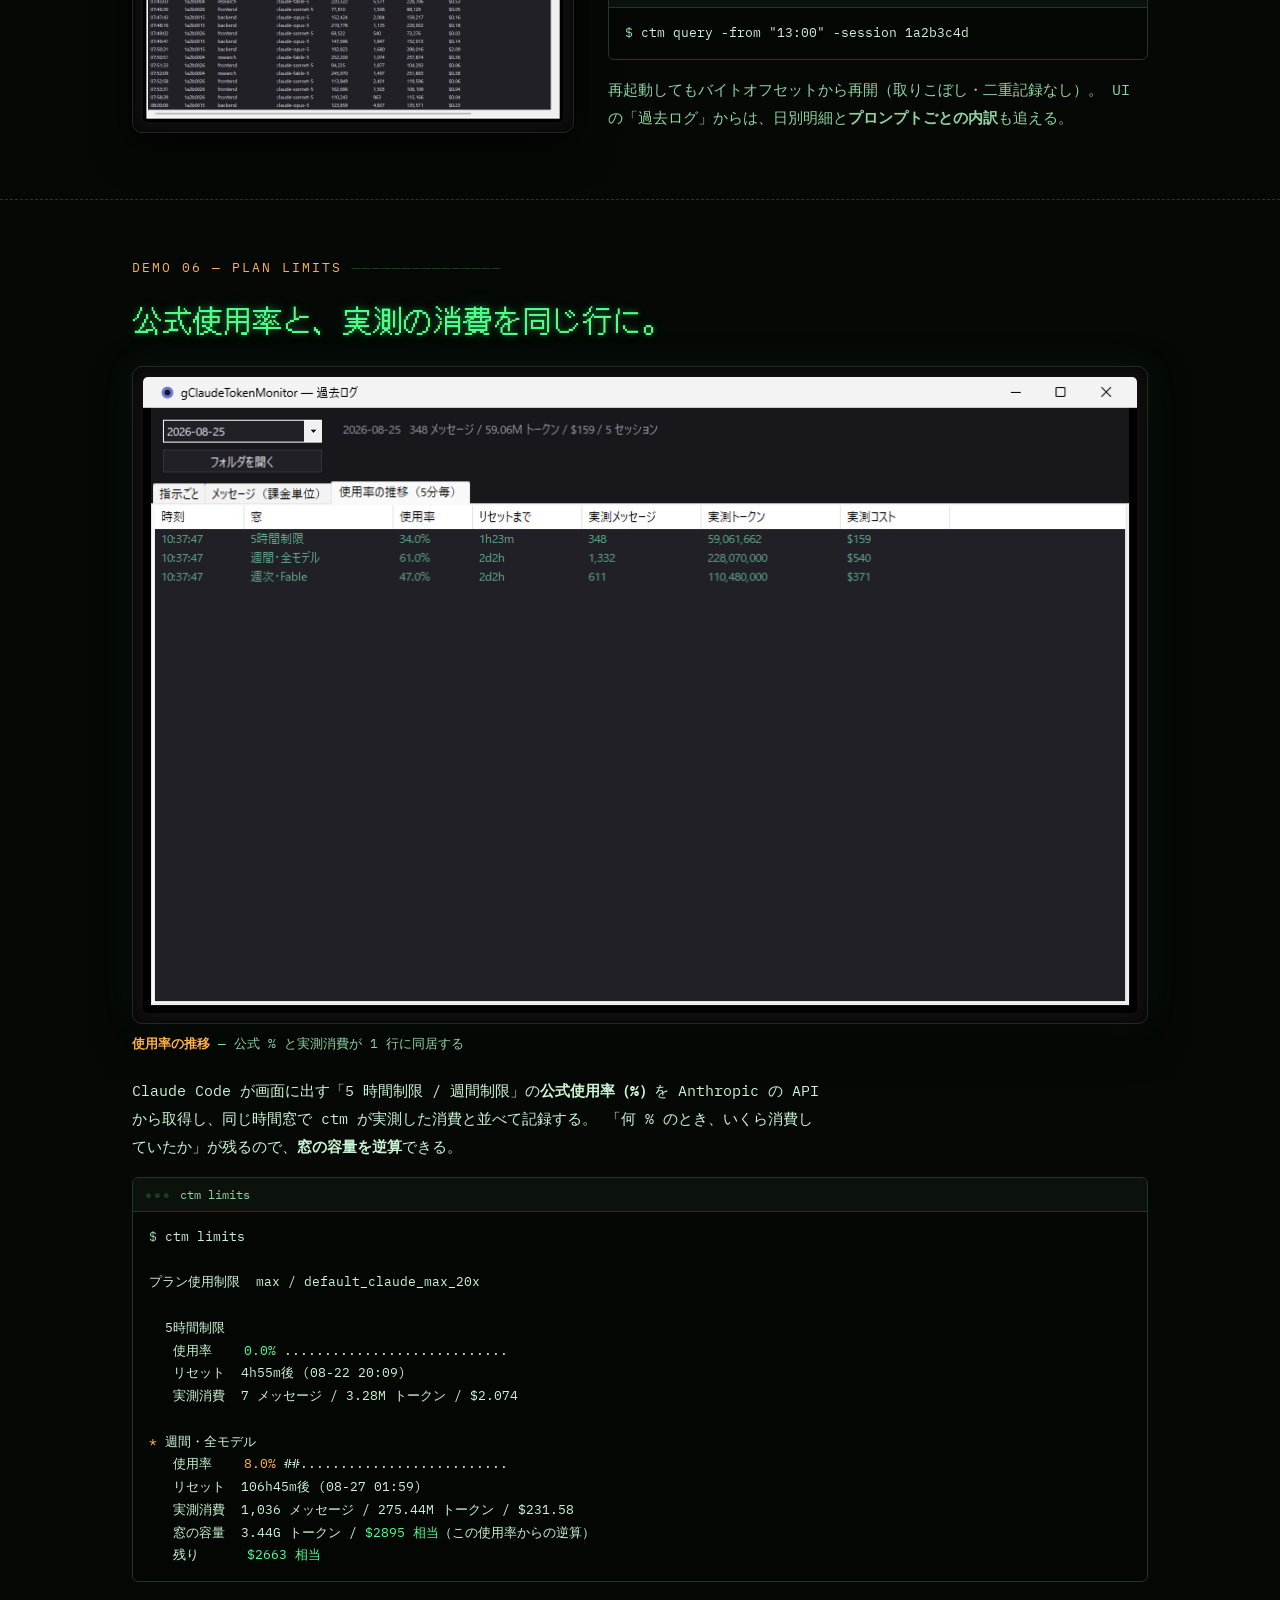
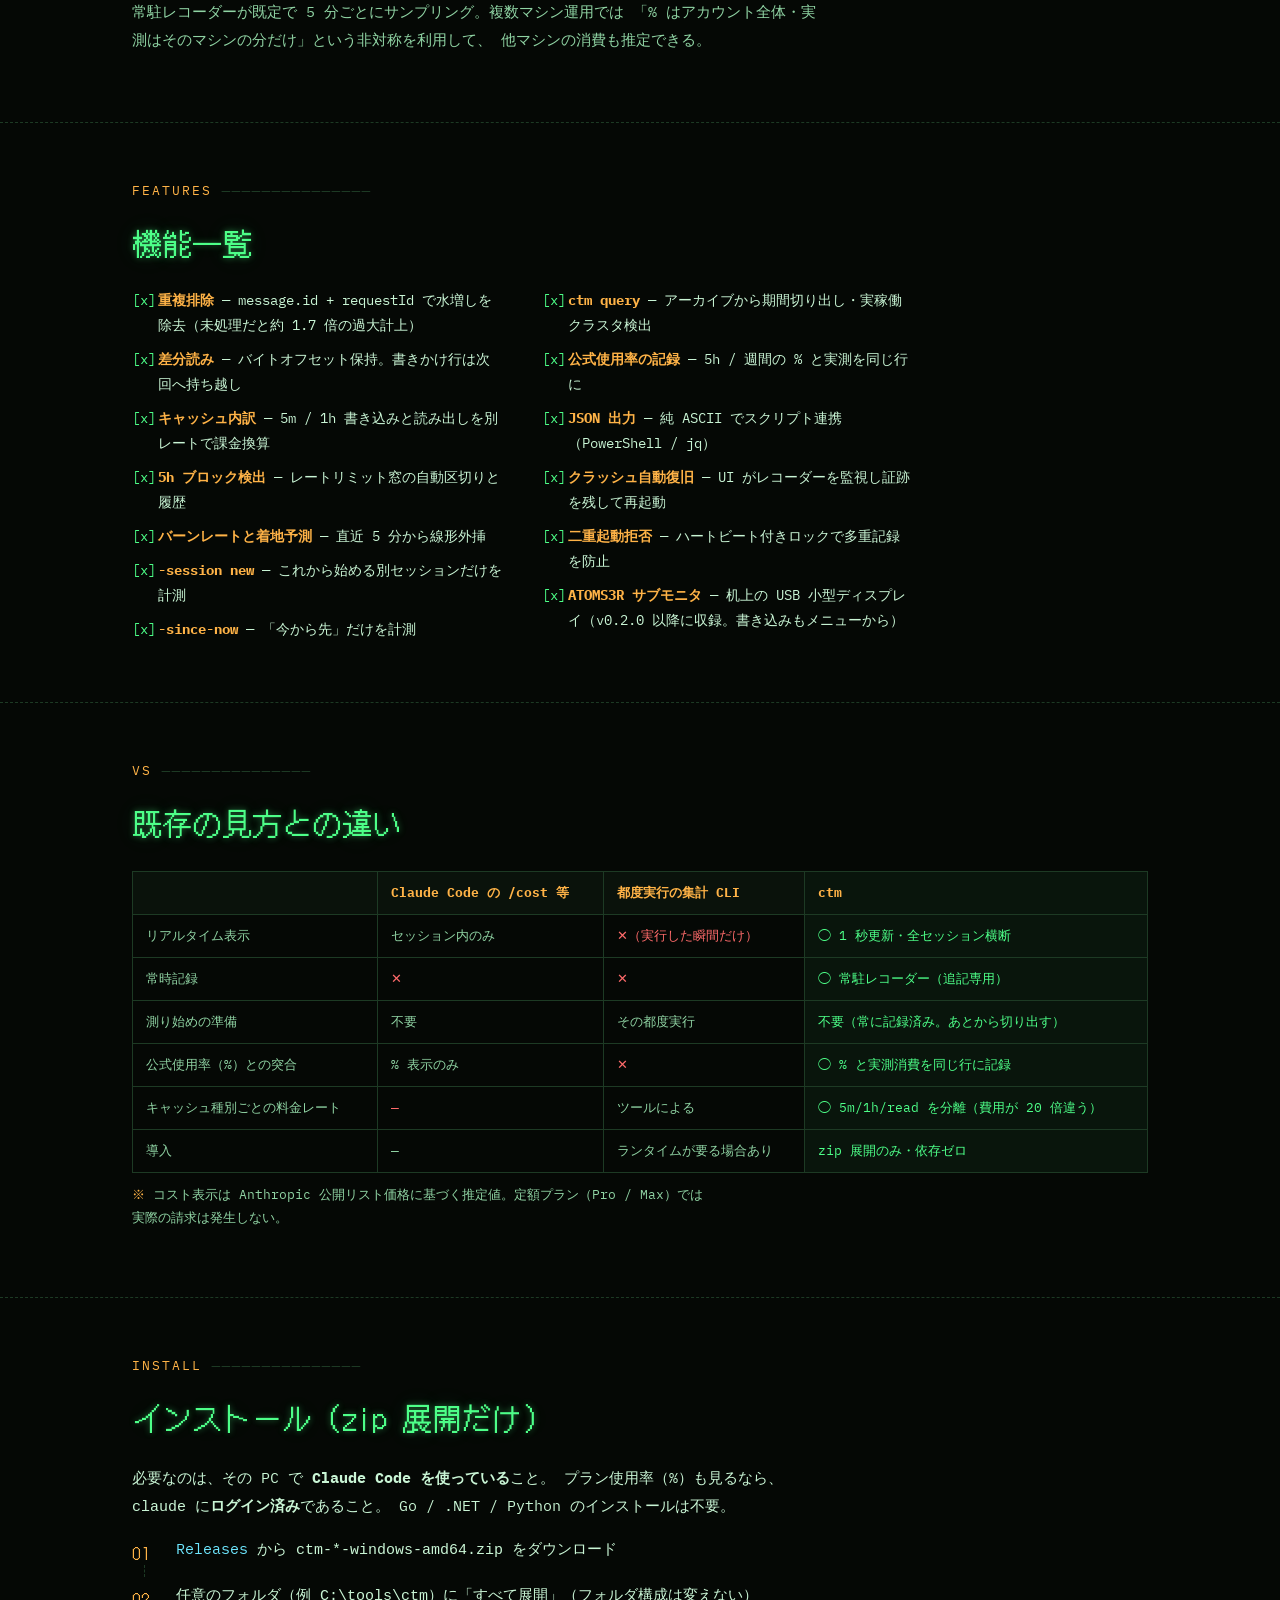
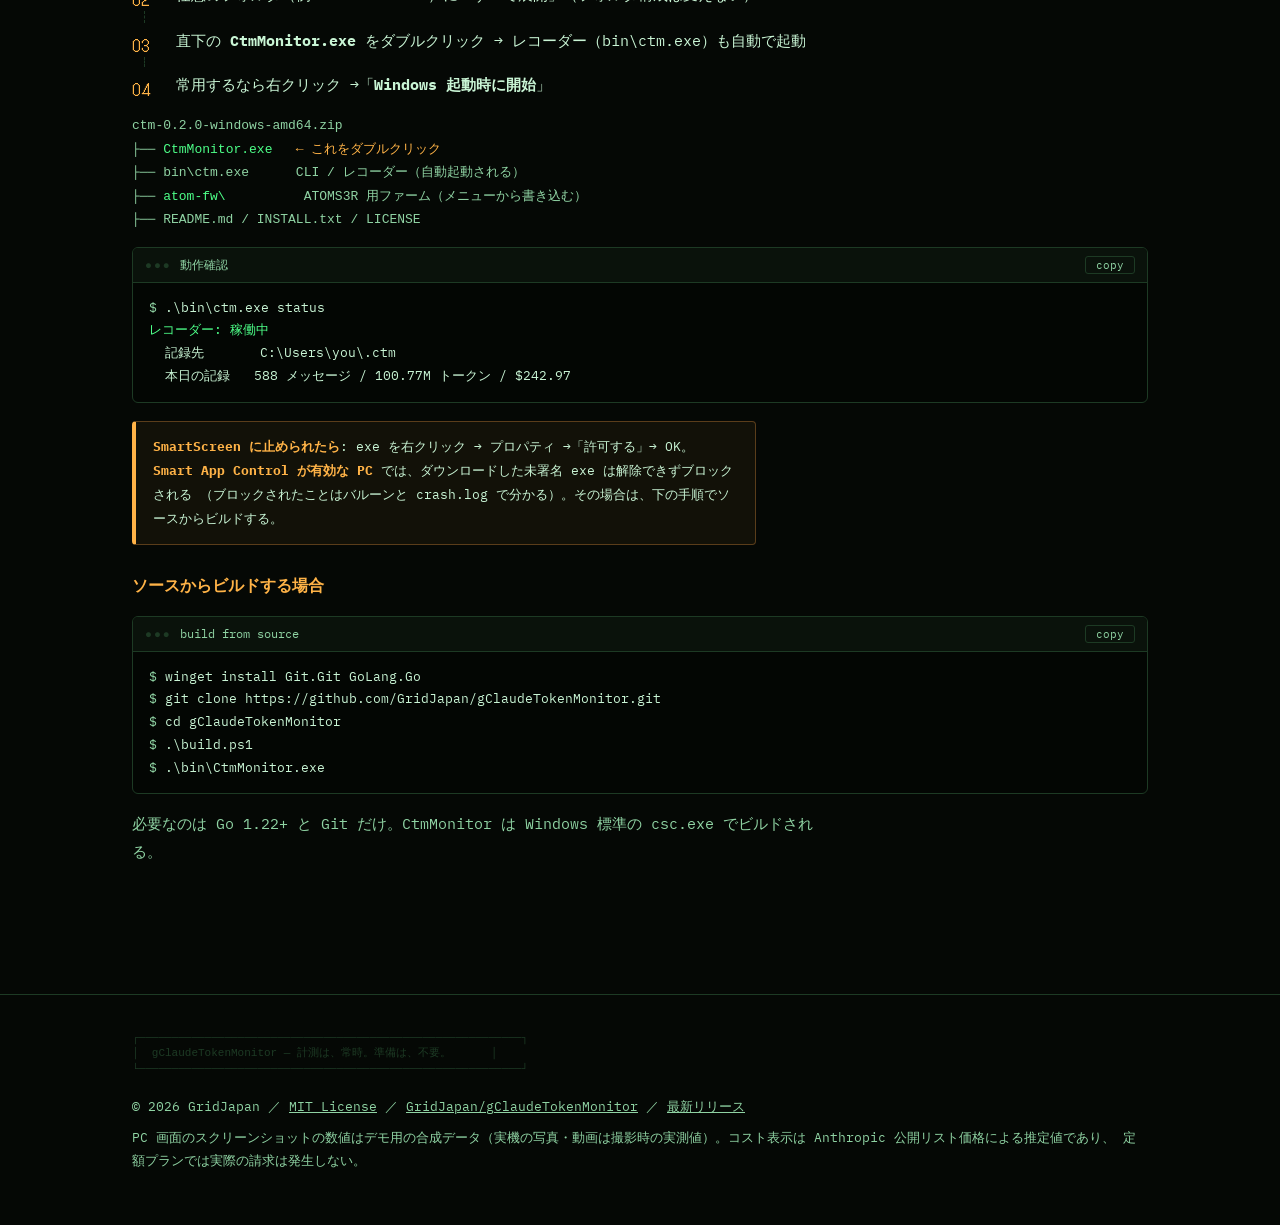
==== commit 57dcd4a7: "既定を日本語に、並びをアプリ窓→CLI→ATOM に、スクショを v0.2.3 で撮り直し 言語: - ルート = 日本語、英語は /en/ へ。/jp/ は共有済みリンク維持のためルートへ転送  並" ====
--- a/index.html
+++ b/index.html
@@ -1,12 +1,12 @@
 <!DOCTYPE html>
-<html lang="en">
+<html lang="ja">
 <head>
 <meta charset="utf-8">
 <meta name="viewport" content="width=device-width, initial-scale=1">
-<title>gClaudeTokenMonitor (ctm) — always-on token metering for Claude Code</title>
-<meta name="description" content="A terminal monitor that meters Claude Code token usage and cost in real time. Written in Go, zero dependencies, single exe. Always-on recording, 5-hour blocks, official plan-usage cross-checks.">
+<title>gClaudeTokenMonitor (ctm) — Claude Code のトークン消費を常時計測する</title>
+<meta name="description" content="Claude Code のトークン消費量とコストをリアルタイム計測するターミナルモニター。Go 製・依存ゼロ・単一 exe。常時記録・5 時間ブロック・プラン使用率の突き合わせ。">
 <meta property="og:title" content="gClaudeTokenMonitor (ctm)">
-<meta property="og:description" content="Always-on token metering for Claude Code. Zero-dependency, single-exe terminal monitor.">
+<meta property="og:description" content="Claude Code のトークン消費を常時計測する。依存ゼロ・単一 exe のターミナルモニター。">
 <meta property="og:image" content="https://gridjapan.github.io/gClaudeTokenMonitor/assets/img/tui-live.png">
 <meta property="og:type" content="website">
 <link rel="icon" href="data:image/svg+xml,%3Csvg xmlns='http://www.w3.org/2000/svg' viewBox='0 0 16 16'%3E%3Crect width='16' height='16' fill='%23050805'/%3E%3Crect x='2' y='3' width='3' height='10' fill='%234dff88'/%3E%3Crect x='7' y='6' width='3' height='7' fill='%2329c862'/%3E%3Crect x='12' y='2' width='2' height='11' fill='%23ffb347'/%3E%3C/svg%3E">
@@ -21,14 +21,15 @@
   <div class="wrap">
     <span class="logo">ctm</span>
     <span class="links">
-      <a href="#demo">Demos</a>
-      <a href="#views">6 views</a>
-      <a href="#record">Always-on</a>
-      <a href="#limits">Plan limits</a>
-      <a href="#install">Install</a>
+      <a href="#demo">機能デモ</a>
+      <a href="#views">6 ビュー</a>
+      <a href="#atom">ATOM</a>
+      <a href="#record">常時記録</a>
+      <a href="#limits">使用制限</a>
+      <a href="#install">インストール</a>
       <a href="https://github.com/GridJapan/gClaudeTokenMonitor">GitHub</a>
     </span>
-    <span class="lang">EN | <a href="jp/">日本語</a></span>
+    <span class="lang">日本語 | <a href="en/">EN</a></span>
   </div>
 </nav>
 
@@ -36,116 +37,158 @@
   <div class="wrap">
     <pre class="boot" id="boot" data-lines='[
       [200, "&gt; ctm record -quiet"],
-      [700, "<span class=\"ok\">recorder: running</span>  <span class=\"c\">tailing ~/.claude/projects (200ms)</span>"],
+      [700, "<span class=\"ok\">レコーダー: 稼働中</span>  <span class=\"c\">〜/.claude/projects を差分読み (200ms)</span>"],
       [500, "&gt; ctm"],
       [600, "<span class=\"ok\">TOTAL 269.78M tokens  $623.71</span>  <span class=\"c\">1,572 msgs / cache-r 85.4%</span>"]
     ]'></pre>
-    <h1>Meter your Claude Code burn.<br>Always on.</h1>
+    <h1>Claude Code の消費を、<br>常時計測する。</h1>
     <p class="sub">
-      <b>gClaudeTokenMonitor (ctm)</b> is a terminal monitor that tails Claude Code&#39;s
-      session logs and refreshes token counts and cost every second.
-      Go standard library only — <b>zero dependencies, a single exe</b>.
-      Ships with a taskbar companion UI and 5-minute sampling of your official plan usage.
+      <b>gClaudeTokenMonitor (ctm)</b> は、Claude Code のセッションログを差分読みして
+      トークン消費量とコストを 1 秒ごとに更新表示するターミナルモニター。
+      Go 標準ライブラリのみ・<b>外部依存ゼロ・単一 exe</b>。
+      タスクバー常駐 UI と、5 分ごとの公式プラン使用率の記録つき。
     </p>
     <div class="badges">
-      <span class="badge hot">v0.2.0</span>
+      <span class="badge hot">v0.2.3</span>
       <span class="badge">Windows 10/11</span>
-      <span class="badge">Go / zero deps</span>
+      <span class="badge">Go / 依存ゼロ</span>
       <span class="badge">MIT License</span>
     </div>
     <div class="cta">
-      <a class="btn" href="https://github.com/GridJapan/gClaudeTokenMonitor/releases/latest">↓ Download zip</a>
-      <a class="btn ghost" href="https://github.com/GridJapan/gClaudeTokenMonitor">View source on GitHub</a>
-    </div>
-    <div class="crt glow">
-      <img src="assets/img/tui-live.png" alt="ctm LIVE view: totals, cost, the current 5-hour block with burn rate, a 60-minute sparkline, per-model breakdown and recent messages on one screen" width="985" height="692">
-    </div>
-    <p class="note" style="margin-top:10px">Numbers in the app screenshots on this page are synthetic demo data; the device photo and video show real readings.</p>
+      <a class="btn" href="https://github.com/GridJapan/gClaudeTokenMonitor/releases/latest">↓ zip をダウンロード</a>
+      <a class="btn ghost" href="https://github.com/GridJapan/gClaudeTokenMonitor">GitHub でソースを見る</a>
+    </div>
+    <div class="hero-app">
+      <div class="crt glow"><img src="assets/img/aqua-big.png" alt="CtmMonitor のモニタ・ウィンドウ。18.09M tokens の大型カウンタと 2 層の水槽、5h 9% / week 15% の使用率表示" width="300" height="300"></div>
+      <p class="hero-cap">タスクバーに常駐するモニタ・ウィンドウ。水位＝プラン使用率</p>
+    </div>
+    <p class="note" style="margin-top:10px">このページのスクリーンショットの数値は、デモ用に合成した計測データです。</p>
   </div>
 </header>
 
 <section>
   <div class="wrap">
     <p class="secno">WHAT IS THIS</p>
-    <h2>It just reads the logs. No API key, no setup.</h2>
-    <p>
-      Claude Code already writes every session to <code>~/.claude/projects/**/*.jsonl</code>.
-      ctm <b>tails</b> those logs and aggregates the usage of each assistant message.
-      It never touches the sessions being measured — <b>zero observer effect</b>.
-    </p>
-    <p>
-      Claude Code&#39;s logs write the same message multiple times (~1.7× inflation, measured);
-      ctm dedupes on <code>message.id + requestId</code>. Cache writes (5-minute and 1-hour)
-      and cache reads are priced at their real rates (1.25× / 2.0× / 0.1×).
+    <h2>ログを読むだけ。API キーも設定も不要。</h2>
+    <p>
+      Claude Code は全セッションの応答を <code>~/.claude/projects/**/*.jsonl</code> に書き出している。
+      ctm はそのログを <b>tail（差分読み）</b>して、assistant メッセージの usage を集計する。
+      計測対象のセッションには一切触れないので、<b>観測者効果が起きない</b>。
+    </p>
+    <p>
+      Claude Code のログは同一メッセージを複数行に重複して書く（実測 1.7 倍の水増し）。
+      ctm は <code>message.id + requestId</code> をキーに重複を排除する。
+      キャッシュの 5 分書き込み / 1 時間書き込み / 読み出しも分けて数え、
+      それぞれ 1.25x / 2.0x / 0.1x のレートで換算する。
     </p>
   </div>
 </section>
 
 <section id="demo">
   <div class="wrap">
-    <p class="secno">DEMO 01 — LIVE</p>
-    <h2>Are we burning right now — and how long until the wall?</h2>
+    <p class="secno">DEMO 01 — TASKBAR</p>
+    <h2>水槽が満ちたら、休憩の合図。</h2>
+    <p>
+      <b>CtmMonitor</b> はタスクバーに常駐する小さな窓。5 時間制限（手前・青）と週間制限（奥・紫）を
+      2 層の水槽として描く。消費が発生するたびに、発生元のプロジェクト名を添えた <b>+N フロート</b>が浮かび上がる。
+      ドラッグすると水面が揺れる物理演出つき。
+    </p>
+    <div class="aqua-row">
+      <div class="crt"><img src="assets/img/aqua-front.png" alt="1 回の消費で浮かぶ +151.2K のフロート。発生源のプロジェクト名 research が添えられている" loading="lazy" width="300" height="300"></div>
+      <div class="crt"><img src="assets/img/aqua-3xb.png" alt="複数プロジェクトの +N フロートが同時に積み上がっている様子" loading="lazy" width="300" height="300"></div>
+      <div class="crt"><img src="assets/img/aqua-detail.png" alt="Detail レイアウト。5時間制限 34% / 週間・全モデル 61% / 週次・Fable 47% をバーで一覧" loading="lazy" width="300" height="300"></div>
+    </div>
+    <div class="wide-row">
+      <figure class="shot">
+        <div class="crt"><img src="assets/img/desktop.jpg" alt="デスクトップに置いた gClaudeTokenMonitor の窓。作業中は視界の隅で水位が上がっていく" loading="lazy" width="1440" height="900"></div>
+        <figcaption><b>置きっぱなしで使う</b> — 常駐して視界の隅で水位が上がる</figcaption>
+      </figure>
+      <figure class="shot">
+        <div class="crt"><img src="assets/img/desktop-menu.jpg" alt="右クリックメニュー。使用率アカウントのサブメニューが開き、自動 / Personal · MAX 20x / Acme Inc · Teams Standard が並ぶ" loading="lazy" width="1440" height="900"></div>
+        <figcaption><b>右クリック</b> — 使用率アカウント（個人 MAX / 会社 Teams）を切替</figcaption>
+      </figure>
+    </div>
+    <p class="note" style="margin-top:12px">クリックで表示単位（Auto / K / M / RAW）とレイアウトを切替。右クリック →「Windows 起動時に開始」で常駐化。</p>
+  </div>
+</section>
+
+<section id="live">
+  <div class="wrap">
+    <p class="secno">DEMO 02 — LIVE</p>
+    <h2>いま燃えているか、あと何分もつか。</h2>
+    <div class="crt glow" style="margin-bottom:18px"><img src="assets/img/tui-live.png" alt="ctm の LIVE ビュー。総トークン数・コスト・5 時間ブロックの進行・直近 60 分のスパークライン・モデル別内訳・直近メッセージが 1 画面に表示されている" loading="lazy" width="985" height="692"></div>
+    <p class="hero-cap" style="margin:-8px 0 20px">ターミナルで動く CLI 版モニタ。1 秒ごとに更新</p>
     <div class="cols">
       <div>
         <p>
-          ctm auto-detects the <b>5-hour blocks</b> that rate limits actually operate on,
-          and shows a progress bar, burn rate (tok/min) and a <b>projection at block end</b>.
-          The last 60 minutes render as a sparkline, so you can see exactly when the fire happened.
+          レートリミットの実体である <b>5 時間ブロック</b>を自動検出し、
+          プログレスバー・バーンレート（tok/min）・<b>ブロック終了時点の着地見込み</b>を表示する。
+          直近 60 分はスパークラインで、どの瞬間に燃えたかが分かる。
         </p>
         <p class="dim">
-          Refreshes every second. <kbd>1</kbd>–<kbd>6</kbd> switch views, <kbd>r</kbd> rescans,
-          <kbd>q</kbd> quits.
+          更新は 1 秒ごと。<kbd>1</kbd>〜<kbd>6</kbd> でビュー切替、<kbd>r</kbd> で再スキャン、
+          <kbd>q</kbd> で終了。
         </p>
       </div>
-      <div class="crt"><img src="assets/img/tui-blocks.png" alt="BLOCKS view: history of 5-hour blocks with tokens, message counts, cost and usage bars" loading="lazy" width="985" height="692"></div>
-    </div>
-  </div>
-</section>
-
-<section>
-  <div class="wrap">
-    <p class="secno">DEMO 02 — TASKBAR</p>
-    <h2>When the aquarium fills up, take a break.</h2>
-    <p>
-      <b>CtmMonitor</b> is a small always-on-taskbar window. It draws your 5-hour limit
-      (front, blue) and weekly limit (back, purple) as a two-layer aquarium, and every burst
-      of consumption floats up as a <b>+N particle</b> tagged with the project that caused it.
-      Drag the window and the water sloshes.
-    </p>
-    <div class="aqua-row">
-      <div class="crt"><img src="assets/img/aqua-front.png" alt="CtmMonitor aquarium UI with a +45.6K float showing the frontend project as its source" loading="lazy" width="300" height="300"></div>
-      <div class="crt"><img src="assets/img/aqua-big.png" alt="Big layout: a large 18.09M token counter above the aquarium, with 5h 9% and week 15% readings" loading="lazy" width="300" height="300"></div>
-      <div class="crt"><img src="assets/img/aqua-3xb.png" alt="Multiple +N floats from different projects stacking up at once" loading="lazy" width="300" height="300"></div>
-    </div>
-    <p class="note" style="margin-top:12px">Click to cycle display units (Auto / K / M / RAW) and layouts. Right-click → &quot;Start with Windows&quot; to keep it resident.</p>
+      <div class="crt"><img src="assets/img/tui-blocks.png" alt="BLOCKS ビュー。5 時間ブロックごとのトークン・メッセージ数・コスト・使用量バーの履歴" loading="lazy" width="985" height="692"></div>
+    </div>
   </div>
 </section>
 
 <section id="views">
   <div class="wrap">
     <p class="secno">DEMO 03 — VIEWS</p>
-    <h2>Six angles. One keystroke apart.</h2>
-    <p>
-      By day, by model, by project, by session, by 5-hour block.
-      &quot;How much did yesterday cost?&quot; &quot;Which project is eating the budget?&quot;
-      &quot;Which sessions are alive right now?&quot; — instant answers.
+    <h2>6 つの切り口。キー 1 つで切替。</h2>
+    <p>
+      ライブ・日別・モデル別・プロジェクト別・セッション別・5h ブロック別。
+      「昨日いくら使ったか」「どのプロジェクトが食っているか」「いま動いているセッションはどれか」が
+      即答できる。
     </p>
     <div class="gallery">
       <figure class="shot">
-        <div class="crt"><img src="assets/img/tui-daily.png" alt="DAILY view: per-day input, cache-write, cache-read, output, total and cost" loading="lazy" width="985" height="692"></div>
-        <figcaption><b>2: DAILY</b> — per day, with cache breakdown and daily cost</figcaption>
-      </figure>
-      <figure class="shot">
-        <div class="crt"><img src="assets/img/tui-models.png" alt="MODELS view: consumption and cost per model" loading="lazy" width="985" height="692"></div>
-        <figcaption><b>3: MODELS</b> — per model: fable / opus / sonnet / haiku share</figcaption>
-      </figure>
-      <figure class="shot">
-        <div class="crt"><img src="assets/img/tui-projects.png" alt="PROJECTS view: consumption and cost per working directory" loading="lazy" width="985" height="692"></div>
-        <figcaption><b>4: PROJECTS</b> — per project (cwd)</figcaption>
-      </figure>
-      <figure class="shot">
-        <div class="crt"><img src="assets/img/tui-sessions.png" alt="SESSIONS view: one row per session, sessions active in the last 30 minutes are starred" loading="lazy" width="985" height="692"></div>
-        <figcaption><b>5: SESSIONS</b> — per session; <span style="color:var(--green)">*</span> marks activity in the last 30 min</figcaption>
+        <div class="crt"><img src="assets/img/tui-daily.png" alt="DAILY ビュー。日別の input / cache-write / cache-read / output / 合計 / コスト" loading="lazy" width="985" height="692"></div>
+        <figcaption><b>2: DAILY</b> — 日別。キャッシュ内訳と日次コスト</figcaption>
+      </figure>
+      <figure class="shot">
+        <div class="crt"><img src="assets/img/tui-models.png" alt="MODELS ビュー。モデル別の消費とコスト" loading="lazy" width="985" height="692"></div>
+        <figcaption><b>3: MODELS</b> — モデル別。fable / opus / sonnet / haiku の比率</figcaption>
+      </figure>
+      <figure class="shot">
+        <div class="crt"><img src="assets/img/tui-projects.png" alt="PROJECTS ビュー。作業ディレクトリ別の消費とコスト" loading="lazy" width="985" height="692"></div>
+        <figcaption><b>4: PROJECTS</b> — プロジェクト（cwd）別</figcaption>
+      </figure>
+      <figure class="shot">
+        <div class="crt"><img src="assets/img/tui-sessions.png" alt="SESSIONS ビュー。セッション別の一覧。直近 30 分に動きがあるものに * マーク" loading="lazy" width="985" height="692"></div>
+        <figcaption><b>5: SESSIONS</b> — セッション別。<span style="color:var(--green)">*</span> は直近 30 分に活動あり</figcaption>
+      </figure>
+    </div>
+  </div>
+</section>
+
+<section id="atom">
+  <div class="wrap">
+    <p class="secno">DEMO 04 — SUB-MONITOR</p>
+    <h2>机の上に、専用の計器を。</h2>
+    <p>
+      M5Stack <b>ATOMS3R</b>（128×128 IPS・IMU）を表示専用のサブモニタとして使える。
+      PC 側の CtmMonitor が 200ms ごとに状態を USB へ送り、デバイス側は 2 層の水槽と
+      スプリングカウンタを 30fps で描画する。本体を物理的に回すと、表示は
+      「ボールが転がるように」重力の向きへゆっくり追従する。
+    </p>
+    <p>
+      デバイスへのファーム書き込み・更新も<b>アプリの右クリックメニューから</b>行える。
+      esptool や Python の導入は不要で、本体のボタン操作も要らない。zip に同梱の
+      ファーム（<code>atom-fw\</code>）を、新品にはそのまま書き込み、接続中のデバイスが
+      古いときだけ「更新」項目が有効になる（勝手に書き換えることはない）。
+    </p>
+    <div class="device-row">
+      <figure class="shot">
+        <div class="crt glow"><video src="assets/img/atom-tilt.mp4" autoplay loop muted playsinline width="540" height="960" aria-label="ATOMS3R 実機を手で傾けると、画面内の水が低い側へ寄って追従する実演動画"></video></div>
+        <figcaption><b>実機デモ</b> — 傾けると水は低い側へ寄る。IMU で重力を監視し、水槽が物理法則に追従する</figcaption>
+      </figure>
+      <figure class="shot">
+        <div class="crt"><img src="assets/img/atom-device.jpg" alt="ATOMS3R 実機。128×128 の画面に 5H 窓の 160.56M tokens、$143.71、5h 18% / wk 60% が表示されている" loading="lazy" width="900" height="1196"></div>
+        <figcaption><b>ATOMS3R</b> — 128×128 IPS に 5h 窓のトークン・コスト・使用率を常時表示</figcaption>
       </figure>
     </div>
   </div>
@@ -153,24 +196,26 @@
 
 <section id="record">
   <div class="wrap">
-    <p class="secno">DEMO 04 — ALWAYS-ON</p>
-    <h2>Stop &quot;preparing to measure&quot;. It&#39;s already measured.</h2>
+    <p class="secno">DEMO 05 — ALWAYS-ON</p>
+    <h2>「測ろうと思ってから準備する」のを、やめた。</h2>
     <div class="cols rev">
-      <div class="crt"><img src="assets/img/logviewer.png" alt="History viewer: per-day message detail with per-prompt breakdown" loading="lazy" width="985" height="692"></div>
+      <div class="crt"><img src="assets/img/logviewer.png" alt="過去ログビューア。日付ごとのメッセージ明細と指示ごとの内訳" loading="lazy" width="985" height="692"></div>
       <div>
         <p>
-          The resident recorder <code>ctm record</code> archives every session into
-          <code>~/.ctm/</code>, append-only. However many Claude Code windows you open,
-          whenever you start a new session — it&#39;s recorded, no configuration.
-        </p>
-        <p>Measuring becomes <b>slicing a time range after the fact</b>:</p>
+          常駐レコーダー <code>ctm record</code> が全セッションを <code>~/.ctm/</code> に
+          アーカイブし続ける。Claude Code を何個立ち上げても、途中で新しいセッションを開いても、
+          設定なしで記録される。
+        </p>
+        <p>
+          計測は<b>あとから期間を切り出すだけ</b>:
+        </p>
         <div class="term">
           <div class="bar"><span class="dots">●●●</span> ctm query <button class="copybtn">copy</button></div>
           <pre><span class="c">$</span> ctm query -from "13:00" -session 1a2b3c4d</pre>
         </div>
         <p class="dim">
-          Survives reboots by resuming from byte offsets (no gaps, no double counting).
-          The UI&#39;s history window drills down to <b>per-prompt breakdowns</b>.
+          再起動してもバイトオフセットから再開（取りこぼし・二重記録なし）。
+          UI の「過去ログ」からは、日別明細と<b>プロンプトごとの内訳</b>も追える。
         </p>
       </div>
     </div>
@@ -179,35 +224,39 @@
 
 <section id="limits">
   <div class="wrap">
-    <p class="secno">DEMO 05 — PLAN LIMITS</p>
-    <h2>Official usage % and measured burn, on the same line.</h2>
-    <p>
-      ctm fetches the <b>official usage percentages</b> Claude Code shows for your
-      5-hour and weekly limits, and records them next to what ctm measured in the same window.
-      Knowing &quot;at X% we had consumed Y&quot; lets you <b>reverse-engineer the window capacity</b>.
+    <p class="secno">DEMO 06 — PLAN LIMITS</p>
+    <h2>公式使用率と、実測の消費を同じ行に。</h2>
+    <figure class="shot" style="margin:18px 0 22px">
+      <div class="crt glow"><img src="assets/img/limits-history.png" alt="過去ログの「使用率の推移」タブ。5時間制限 34% / 週間・全モデル 61% / 週次・Fable 47% と、それぞれの実測メッセージ数・トークン・コストが同じ行に並ぶ" loading="lazy" width="1000" height="640"></div>
+      <figcaption><b>使用率の推移</b> — 公式 % と実測消費が 1 行に同居する</figcaption>
+    </figure>
+    <p>
+      Claude Code が画面に出す「5 時間制限 / 週間制限」の<b>公式使用率（%）</b>を
+      Anthropic の API から取得し、同じ時間窓で ctm が実測した消費と並べて記録する。
+      「何 % のとき、いくら消費していたか」が残るので、<b>窓の容量を逆算</b>できる。
     </p>
     <div class="term">
       <div class="bar"><span class="dots">●●●</span> ctm limits</div>
       <pre><span class="c">$</span> ctm limits
 
-plan usage limits  max / default_claude_max_20x
-
-  5-hour limit
-   usage     <span class="g">0.0%</span> ............................
-   resets    in 4h55m (08-22 20:09)
-   measured  7 messages / 3.28M tokens / $2.074
-
-<span class="a">*</span> weekly - all models
-   usage     <span class="a">8.0%</span> ##..........................
-   resets    in 106h45m (08-27 01:59)
-   measured  1,036 messages / 275.44M tokens / $231.58
-   capacity  3.44G tokens / <span class="g">≈ $2895</span> (implied from this reading)
-   left      <span class="g">≈ $2663</span></pre>
+プラン使用制限  max / default_claude_max_20x
+
+  5時間制限
+   使用率    <span class="g">0.0%</span> ............................
+   リセット  4h55m後 (08-22 20:09)
+   実測消費  7 メッセージ / 3.28M トークン / $2.074
+
+<span class="a">*</span> 週間・全モデル
+   使用率    <span class="a">8.0%</span> ##..........................
+   リセット  106h45m後 (08-27 01:59)
+   実測消費  1,036 メッセージ / 275.44M トークン / $231.58
+   窓の容量  3.44G トークン / <span class="g">$2895 相当</span>（この使用率からの逆算）
+   残り      <span class="g">$2663 相当</span></pre>
     </div>
     <p class="dim">
-      Sampled every 5 minutes by the resident recorder. With multiple machines, the asymmetry
-      — % is account-wide, measurements are per-machine — even lets you estimate what your
-      other machines are burning.
+      常駐レコーダーが既定で 5 分ごとにサンプリング。複数マシン運用では
+      「% はアカウント全体・実測はそのマシンの分だけ」という非対称を利用して、
+      他マシンの消費も推定できる。
     </p>
   </div>
 </section>
@@ -215,21 +264,21 @@
 <section>
   <div class="wrap">
     <p class="secno">FEATURES</p>
-    <h2>Feature checklist</h2>
+    <h2>機能一覧</h2>
     <ul class="checks">
-      <li><b>Dedup</b> — message.id + requestId (without it you overcount ~2×)</li>
-      <li><b>Incremental reads</b> — byte offsets; partial lines carried to the next tick</li>
-      <li><b>Cache-aware pricing</b> — 5m/1h writes and reads at their real rates</li>
-      <li><b>5-hour block detection</b> — the actual rate-limit window, with history</li>
-      <li><b>Burn rate &amp; projection</b> — linear extrapolation from the last 5 minutes</li>
-      <li><b>-session new</b> — meter only a session you&#39;re about to start</li>
-      <li><b>-since-now</b> — meter only from this moment on</li>
-      <li><b>ctm query</b> — slice the archive by time range; detects active work clusters</li>
-      <li><b>Official usage recording</b> — 5h / weekly % next to measured burn</li>
-      <li><b>JSON output</b> — pure ASCII, script-friendly (PowerShell / jq)</li>
-      <li><b>Crash auto-recovery</b> — the UI supervises the recorder and restarts it with evidence</li>
-      <li><b>Double-start protection</b> — heartbeat lock prevents duplicate recording</li>
-      <li><b>ATOMS3R sub-monitor</b> — a desk-top USB display (shipped in v0.2.0, flashed from the menu)</li>
+      <li><b>重複排除</b> — message.id + requestId で水増しを除去（未処理だと約 1.7 倍の過大計上）</li>
+      <li><b>差分読み</b> — バイトオフセット保持。書きかけ行は次回へ持ち越し</li>
+      <li><b>キャッシュ内訳</b> — 5m / 1h 書き込みと読み出しを別レートで課金換算</li>
+      <li><b>5h ブロック検出</b> — レートリミット窓の自動区切りと履歴</li>
+      <li><b>バーンレートと着地予測</b> — 直近 5 分から線形外挿</li>
+      <li><b>-session new</b> — これから始める別セッションだけを計測</li>
+      <li><b>-since-now</b> — 「今から先」だけを計測</li>
+      <li><b>ctm query</b> — アーカイブから期間切り出し・実稼働クラスタ検出</li>
+      <li><b>公式使用率の記録</b> — 5h / 週間の % と実測を同じ行に</li>
+      <li><b>JSON 出力</b> — 純 ASCII でスクリプト連携（PowerShell / jq）</li>
+      <li><b>クラッシュ自動復旧</b> — UI がレコーダーを監視し証跡を残して再起動</li>
+      <li><b>二重起動拒否</b> — ハートビート付きロックで多重記録を防止</li>
+      <li><b>ATOMS3R サブモニタ</b> — 机上の USB 小型ディスプレイ（v0.2.0 以降に収録。書き込みもメニューから）</li>
     </ul>
   </div>
 </section>
@@ -237,58 +286,59 @@
 <section>
   <div class="wrap">
     <p class="secno">VS</p>
-    <h2>Compared with the usual ways</h2>
+    <h2>既存の見方との違い</h2>
     <div class="tablewrap">
       <table class="cmp">
         <thead>
-          <tr><th></th><th>Claude Code&#39;s /cost etc.</th><th>Run-on-demand usage CLIs</th><th class="hl">ctm</th></tr>
+          <tr><th></th><th>Claude Code の /cost 等</th><th>都度実行の集計 CLI</th><th class="hl">ctm</th></tr>
         </thead>
         <tbody>
-          <tr><td>Real-time display</td><td class="m">current session only</td><td class="n">✕ (only when you run it)</td><td class="y hl">◯ 1s refresh, across all sessions</td></tr>
-          <tr><td>Always-on recording</td><td class="n">✕</td><td class="n">✕</td><td class="y hl">◯ resident recorder (append-only)</td></tr>
-          <tr><td>Setup before measuring</td><td class="m">none</td><td class="m">run it each time</td><td class="y hl">none — already recorded, slice later</td></tr>
-          <tr><td>Cross-check with official %</td><td class="m">% only</td><td class="n">✕</td><td class="y hl">◯ % and measured burn on one line</td></tr>
-          <tr><td>Per-cache-type pricing</td><td class="n">—</td><td class="m">depends on tool</td><td class="y hl">◯ 5m/1h/read split (20× price spread)</td></tr>
-          <tr><td>Install</td><td class="m">—</td><td class="m">may need a runtime</td><td class="y hl">unzip only, zero dependencies</td></tr>
+          <tr><td>リアルタイム表示</td><td class="m">セッション内のみ</td><td class="n">✕（実行した瞬間だけ）</td><td class="y hl">◯ 1 秒更新・全セッション横断</td></tr>
+          <tr><td>常時記録</td><td class="n">✕</td><td class="n">✕</td><td class="y hl">◯ 常駐レコーダー（追記専用）</td></tr>
+          <tr><td>測り始めの準備</td><td class="m">不要</td><td class="m">その都度実行</td><td class="y hl">不要（常に記録済み。あとから切り出す）</td></tr>
+          <tr><td>公式使用率（%）との突合</td><td class="m">% 表示のみ</td><td class="n">✕</td><td class="y hl">◯ % と実測消費を同じ行に記録</td></tr>
+          <tr><td>キャッシュ種別ごとの料金レート</td><td class="n">—</td><td class="m">ツールによる</td><td class="y hl">◯ 5m/1h/read を分離（費用が 20 倍違う）</td></tr>
+          <tr><td>導入</td><td class="m">—</td><td class="m">ランタイムが要る場合あり</td><td class="y hl">zip 展開のみ・依存ゼロ</td></tr>
         </tbody>
       </table>
     </div>
-    <p class="note" style="margin-top:10px">Costs are estimates at Anthropic&#39;s public list prices. On flat-rate plans (Pro / Max) no actual billing occurs.</p>
+    <p class="note" style="margin-top:10px">コスト表示は Anthropic 公開リスト価格に基づく推定値。定額プラン（Pro / Max）では実際の請求は発生しない。</p>
   </div>
 </section>
 
 <section id="install">
   <div class="wrap">
     <p class="secno">INSTALL</p>
-    <h2>Install (just unzip)</h2>
-    <p>
-      Two prerequisites: the PC <b>uses Claude Code</b> (ctm reads its logs), and — only if you
-      want plan-usage percentages — you are <b>logged in</b> to <code>claude</code>.
-      No Go, no .NET, no Python to install.
+    <h2>インストール（zip 展開だけ）</h2>
+    <p>
+      必要なのは、その PC で <b>Claude Code を使っている</b>こと。
+      プラン使用率（%）も見るなら、<code>claude</code> に<b>ログイン済み</b>であること。
+      Go / .NET / Python のインストールは不要。
     </p>
     <ol class="steps">
-      <li>Download <code>ctm-*-windows-amd64.zip</code> from <a href="https://github.com/GridJapan/gClaudeTokenMonitor/releases/latest">Releases</a></li>
-      <li>&quot;Extract All&quot; into any folder (e.g. <code>C:\tools\ctm</code>) — keep the folder layout</li>
-      <li>Double-click <b>CtmMonitor.exe</b> at the top level → the recorder (bin\ctm.exe) starts automatically</li>
-      <li>For daily use: right-click → <b>&quot;Start with Windows&quot;</b></li>
+      <li><a href="https://github.com/GridJapan/gClaudeTokenMonitor/releases/latest">Releases</a> から <code>ctm-*-windows-amd64.zip</code> をダウンロード</li>
+      <li>任意のフォルダ（例 <code>C:\tools\ctm</code>）に「すべて展開」（フォルダ構成は変えない）</li>
+      <li>直下の <b>CtmMonitor.exe</b> をダブルクリック → レコーダー（bin\ctm.exe）も自動で起動</li>
+      <li>常用するなら右クリック →「<b>Windows 起動時に開始</b>」</li>
     </ol>
-    <pre class="tree">ctm-0.1.1-windows-amd64.zip
-├── <span class="g">CtmMonitor.exe</span>   <span class="a">← the one you double-click</span>
-├── bin\ctm.exe      CLI / recorder (started automatically)
+    <pre class="tree">ctm-0.2.0-windows-amd64.zip
+├── <span class="g">CtmMonitor.exe</span>   <span class="a">← これをダブルクリック</span>
+├── bin\ctm.exe      CLI / レコーダー（自動起動される）
+├── <span class="g">atom-fw\</span>          ATOMS3R 用ファーム（メニューから書き込む）
 ├── README.md / INSTALL.txt / LICENSE</pre>
     <div class="term">
-      <div class="bar"><span class="dots">●●●</span> verify <button class="copybtn">copy</button></div>
+      <div class="bar"><span class="dots">●●●</span> 動作確認 <button class="copybtn">copy</button></div>
       <pre><span class="c">$</span> .\bin\ctm.exe status
-<span class="g">recorder: running</span>
-  archive      C:\Users\you\.ctm
-  today        588 messages / 100.77M tokens / $242.97</pre>
+<span class="g">レコーダー: 稼働中</span>
+  記録先       C:\Users\you\.ctm
+  本日の記録   588 メッセージ / 100.77M トークン / $242.97</pre>
     </div>
     <div class="warnbox">
-      <b>If SmartScreen blocks it</b>: right-click the exe → Properties → check &quot;Unblock&quot; → OK.<br>
-      <b>On PCs with Smart App Control enabled</b>, downloaded unsigned exes are blocked with no override
-      (since v0.1.1 the block is surfaced via a balloon and crash.log). Build from source instead:
-    </div>
-    <h3>Building from source</h3>
+      <b>SmartScreen に止められたら</b>: exe を右クリック → プロパティ →「許可する」→ OK。<br>
+      <b>Smart App Control が有効な PC</b> では、ダウンロードした未署名 exe は解除できずブロックされる
+      （ブロックされたことはバルーンと crash.log で分かる）。その場合は、下の手順でソースからビルドする。
+    </div>
+    <h3>ソースからビルドする場合</h3>
     <div class="term">
       <div class="bar"><span class="dots">●●●</span> build from source <button class="copybtn">copy</button></div>
       <pre><span class="c">$</span> winget install Git.Git GoLang.Go
@@ -297,53 +347,23 @@
 <span class="c">$</span> .\build.ps1
 <span class="c">$</span> .\bin\CtmMonitor.exe</pre>
     </div>
-    <p class="dim">All it takes is Go 1.22+ and Git. CtmMonitor builds with the csc.exe that ships with Windows.</p>
-  </div>
-</section>
-
-<section>
-  <div class="wrap">
-    <p class="secno">SUB-MONITOR</p>
-    <h2>A dedicated gauge on your desk.</h2>
-    <p>
-      Use an M5Stack <b>ATOMS3R</b> (128×128 IPS, IMU) as a display-only sub-monitor.
-      CtmMonitor streams state over USB every 200ms; the device renders the two-layer aquarium
-      and spring counters at 30fps. Physically rotate the unit and the display rolls to follow
-      gravity.
-    </p>
-    <p>
-      Firmware flashing and updates happen <b>from the app&#39;s right-click menu</b> —
-      no esptool, no Python, no buttons on the device. The zip bundles the firmware
-      (<code>atom-fw\</code>): flash a brand-new unit as-is, and the &quot;update&quot; item only
-      lights up when the connected device is older than the bundled build (it never
-      rewrites anything on its own).
-    </p>
-    <div class="device-row">
-      <figure class="shot">
-        <div class="crt glow"><video src="assets/img/atom-tilt.mp4" autoplay loop muted playsinline width="540" height="960" aria-label="Demo video: tilting the ATOMS3R in hand makes the on-screen water pool toward the lower side"></video></div>
-        <figcaption><b>Live demo</b> — tilt the unit and the water pools toward the lower side; the IMU tracks gravity so the tank obeys physics</figcaption>
-      </figure>
-      <figure class="shot">
-        <div class="crt"><img src="assets/img/atom-device.jpg" alt="ATOMS3R device showing 160.56M tokens, $143.71 and 5h 18% / wk 60% for the 5H window on its 128×128 screen" loading="lazy" width="900" height="1196"></div>
-        <figcaption><b>ATOMS3R</b> — tokens, cost and plan usage for the 5h window, always on your desk</figcaption>
-      </figure>
-    </div>
+    <p class="dim">必要なのは Go 1.22+ と Git だけ。CtmMonitor は Windows 標準の csc.exe でビルドされる。</p>
   </div>
 </section>
 
 <footer>
   <div class="wrap">
     <pre class="art">┌──────────────────────────────────────────────────────────┐
-│  gClaudeTokenMonitor — always measured. never prepared.  │
+│  gClaudeTokenMonitor — 計測は、常時。準備は、不要。      │
 └──────────────────────────────────────────────────────────┘</pre>
     <p>
       © 2026 GridJapan ／ <a href="https://github.com/GridJapan/gClaudeTokenMonitor/blob/main/LICENSE">MIT License</a>
       ／ <a href="https://github.com/GridJapan/gClaudeTokenMonitor">GridJapan/gClaudeTokenMonitor</a>
-      ／ <a href="https://github.com/GridJapan/gClaudeTokenMonitor/releases/latest">Latest release</a>
+      ／ <a href="https://github.com/GridJapan/gClaudeTokenMonitor/releases/latest">最新リリース</a>
     </p>
     <p class="dim" style="margin-top:8px">
-      App-screenshot numbers are synthetic demo data (device photo/video show real readings). Cost figures are estimates at Anthropic&#39;s public
-      list prices; flat-rate plans incur no actual billing.
+      PC 画面のスクリーンショットの数値はデモ用の合成データ（実機の写真・動画は撮影時の実測値）。コスト表示は Anthropic 公開リスト価格による推定値であり、
+      定額プランでは実際の請求は発生しない。
     </p>
   </div>
 </footer>
--- a/assets/style.css
+++ b/assets/style.css
@@ -129,6 +129,11 @@
 .crt video { display: block; width: 100%; height: auto; border-radius: 5px; }
 .crt.glow { box-shadow: inset 0 0 18px rgba(0,0,0,.85), 0 14px 42px rgba(0,0,0,.6), 0 0 34px rgba(77,255,136,.09); }
 
+/* ---- ヒーローのアプリ窓サムネ ---- */
+.hero-app { max-width: 340px; margin-top: 6px; }
+.hero-app .crt { padding: 12px; }
+.hero-cap { font-size: 12.5px; color: var(--dim); margin-top: 10px; }
+
 /* ---- セクション ---- */
 section { padding: 56px 0; border-top: 1px dashed var(--line); }
 .secno { color: var(--amber); font-size: 13px; letter-spacing: 2px; }
@@ -194,6 +199,8 @@
 @media (max-width: 720px) { .aqua-row { grid-template-columns: 1fr; } }
 
 /* ---- 実機メディア (縦動画 + 写真) ---- */
+.wide-row { display: grid; grid-template-columns: 1fr 1fr; gap: 20px; margin-top: 20px; }
+@media (max-width: 720px) { .wide-row { grid-template-columns: 1fr; } }
 .device-row { display: grid; grid-template-columns: 1fr 1fr; gap: 20px; margin-top: 26px; max-width: 700px; align-items: start; }
 @media (max-width: 720px) { .device-row { grid-template-columns: 1fr; max-width: 420px; } }
 
